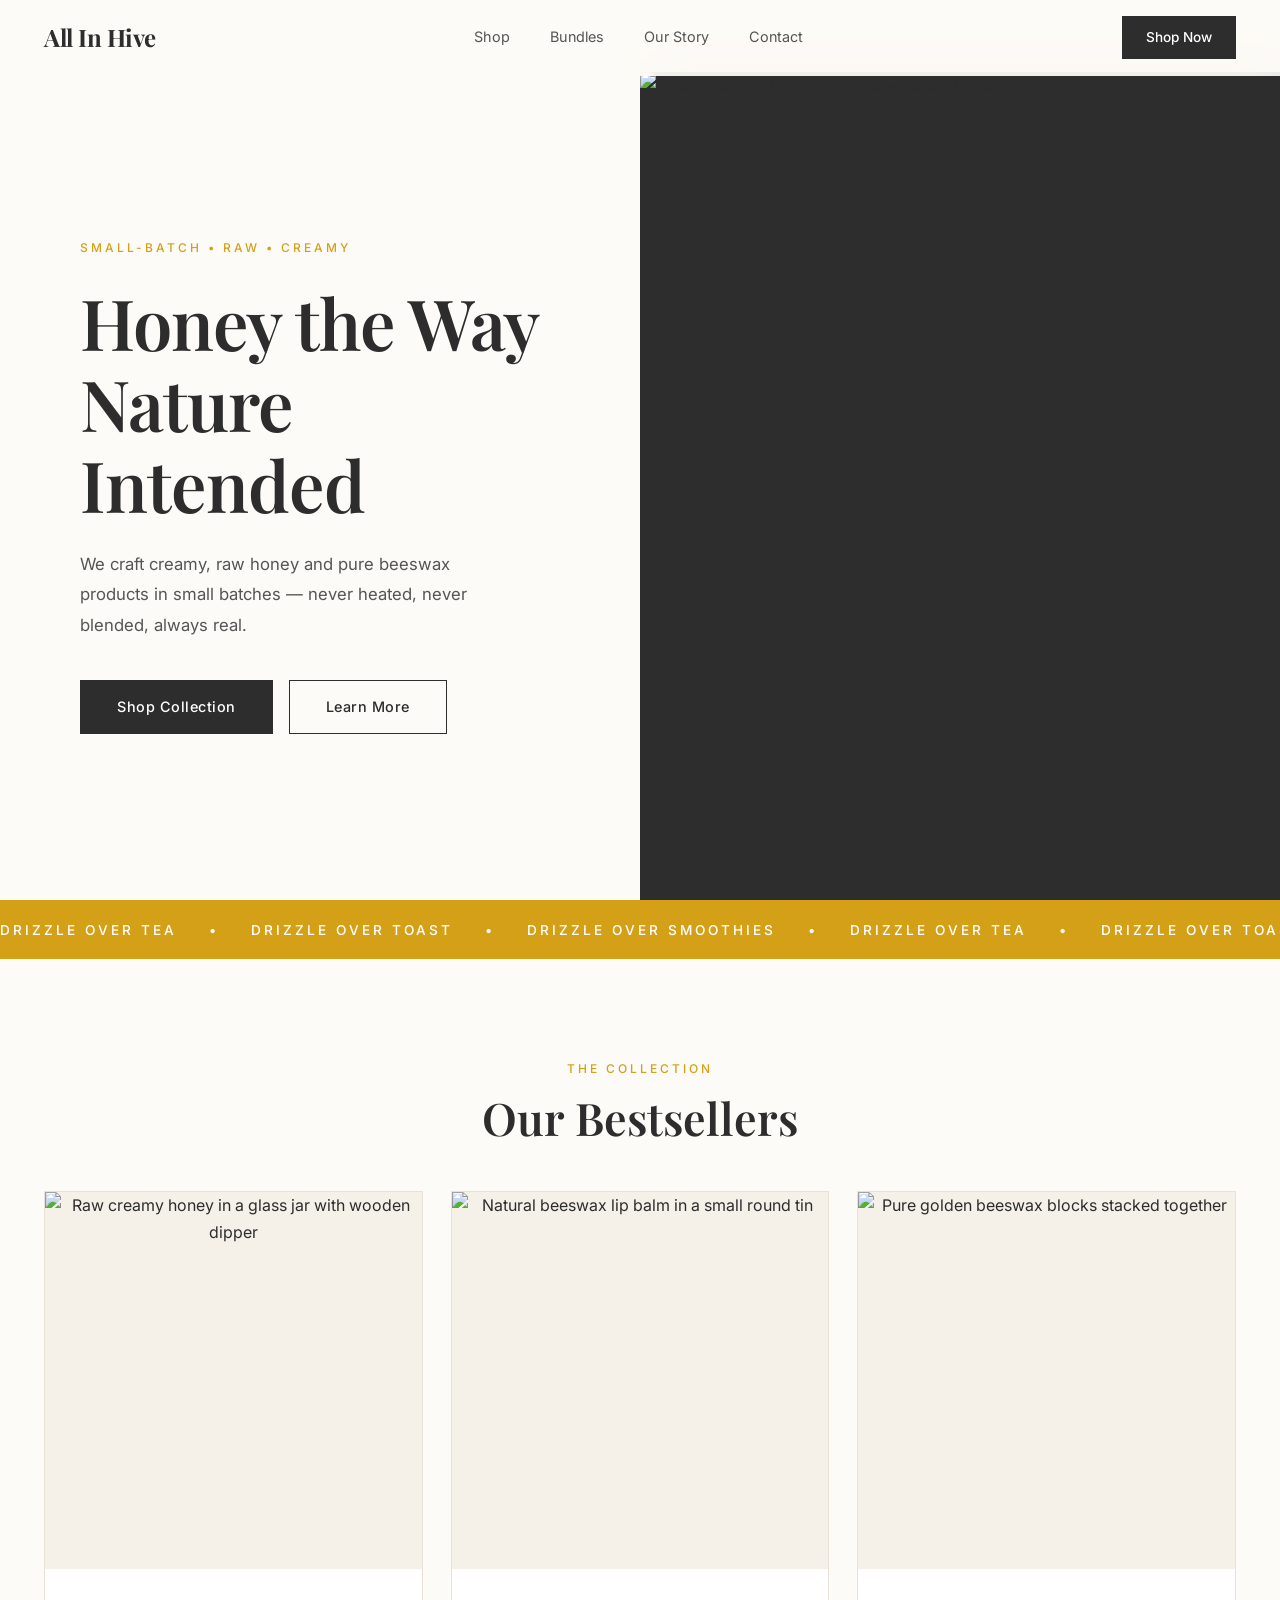
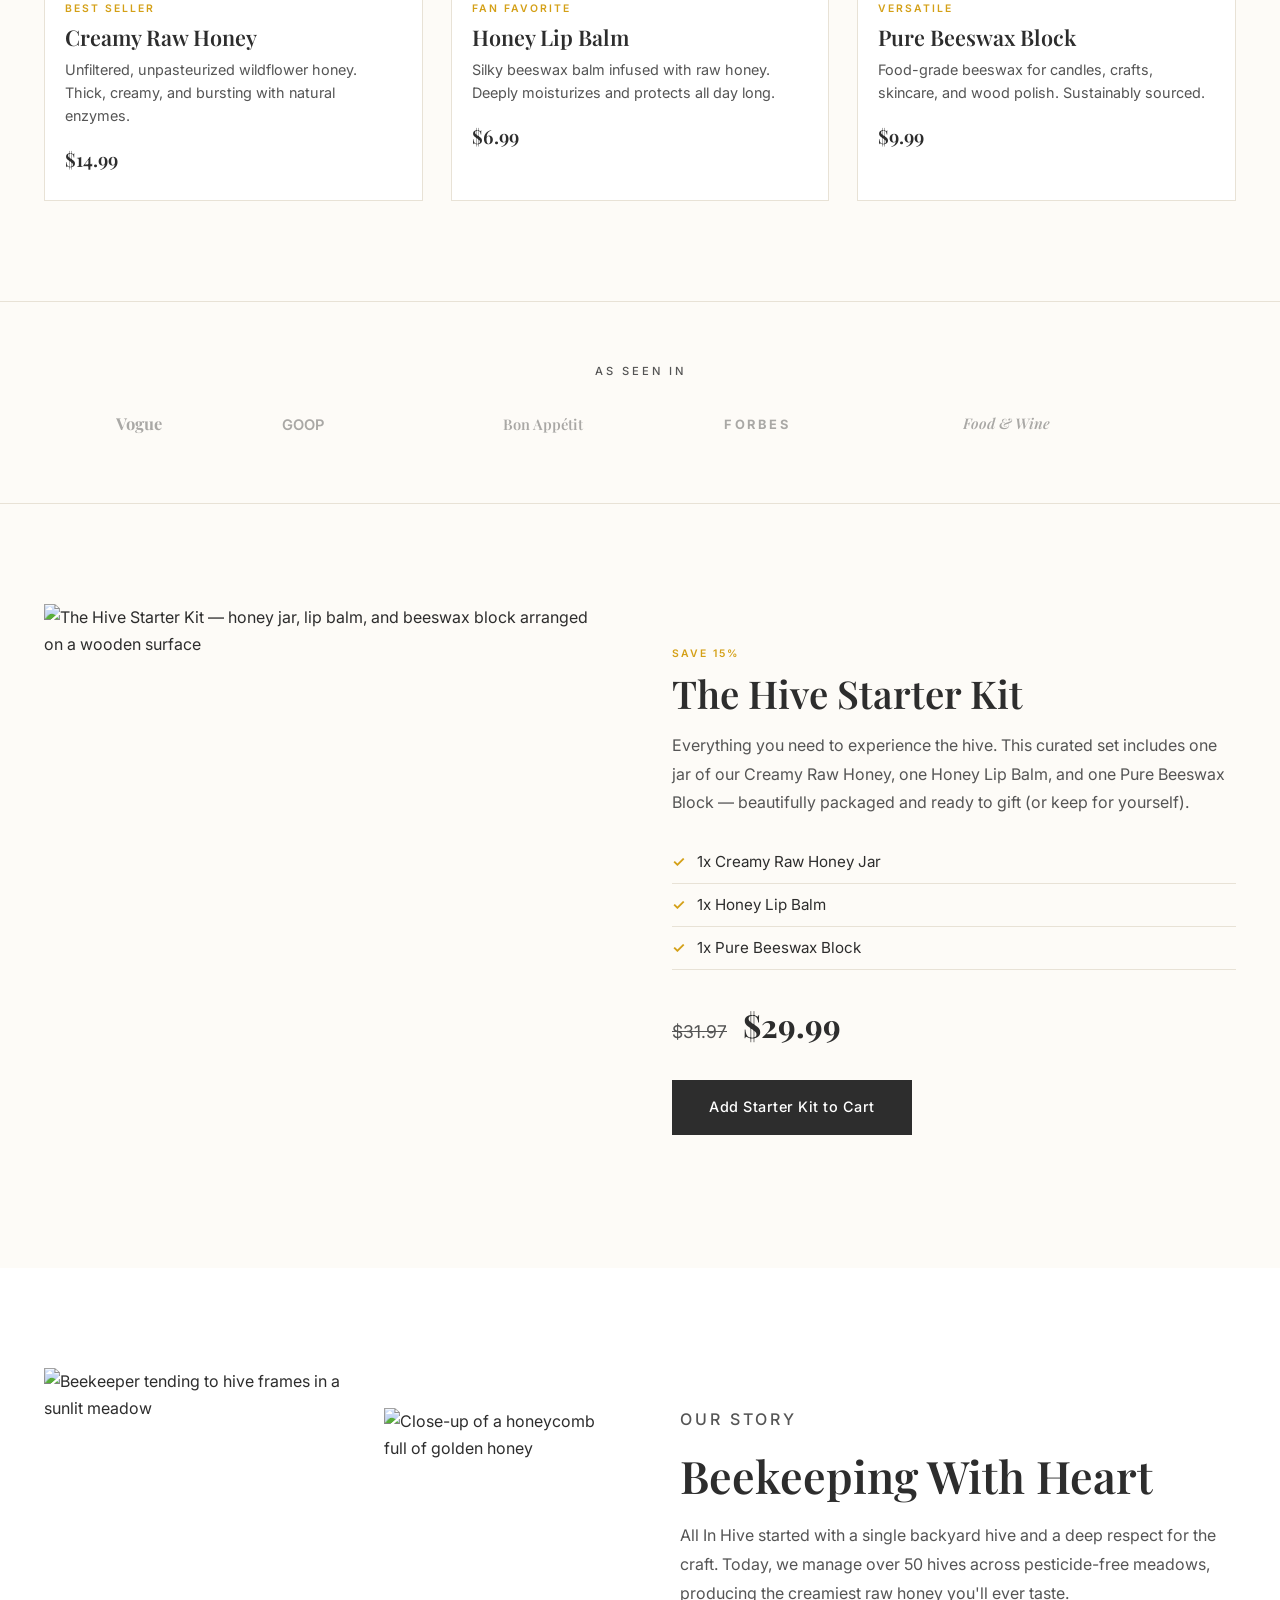
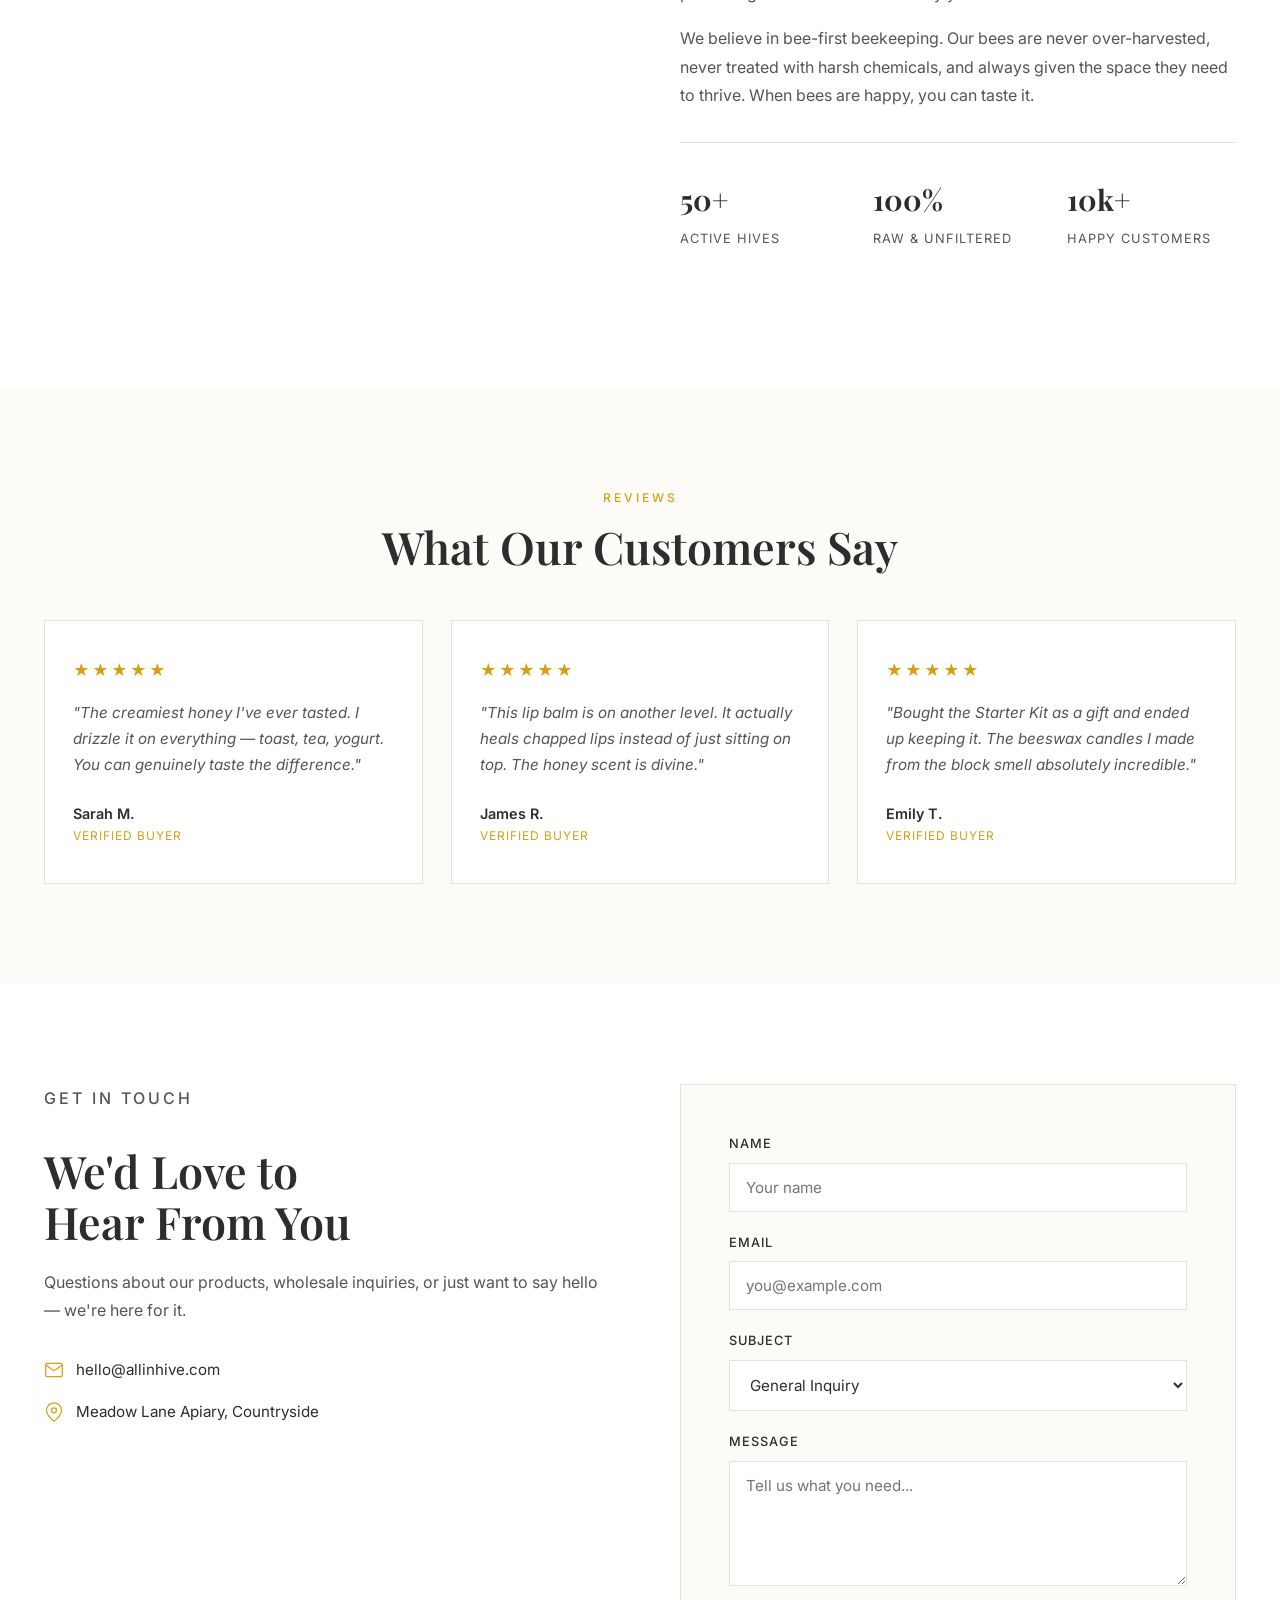
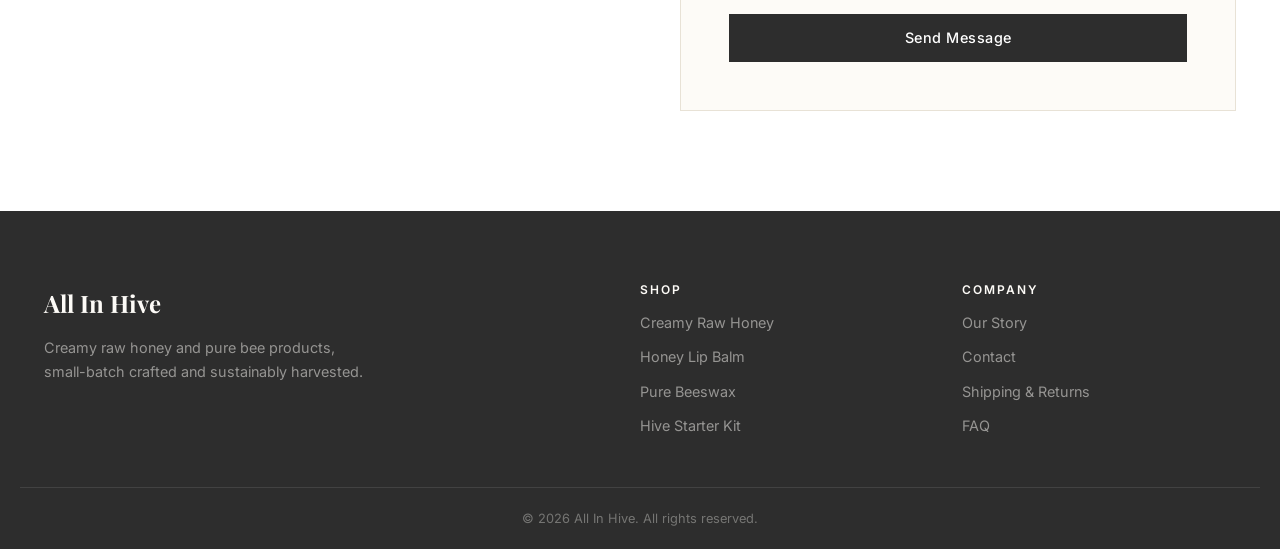
==== index.html @ 58218314 "Redesign site with Drizzle-inspired milk & honey aesthetic Major overhaul of All In Hive website: - " ====
<!DOCTYPE html>
<html lang="en">
<head>
  <meta charset="UTF-8">
  <meta name="viewport" content="width=device-width, initial-scale=1.0">
  <title>All In Hive — Creamy Raw Honey &amp; Bee Products</title>
  <meta name="description" content="All In Hive crafts creamy raw honey, nourishing lip balms, and pure beeswax — small-batch, sustainably harvested, and delivered to your door.">
  <link rel="preconnect" href="https://fonts.googleapis.com">
  <link rel="preconnect" href="https://fonts.gstatic.com" crossorigin>
  <link href="https://fonts.googleapis.com/css2?family=Playfair+Display:wght@400;500;600;700&family=Inter:wght@300;400;500;600&display=swap" rel="stylesheet">
  <link rel="stylesheet" href="styles.css">
</head>
<body>

  <!-- NAVBAR -->
  <nav class="navbar" id="navbar">
    <div class="container nav-container">
      <a href="#" class="nav-logo">All In Hive</a>
      <button class="nav-toggle" id="navToggle" aria-label="Toggle navigation menu">
        <span></span>
        <span></span>
        <span></span>
      </button>
      <ul class="nav-links" id="navLinks">
        <li><a href="#products">Shop</a></li>
        <li><a href="#bundle">Bundles</a></li>
        <li><a href="#about">Our Story</a></li>
        <li><a href="#contact">Contact</a></li>
      </ul>
      <a href="#products" class="nav-cta">Shop Now</a>
    </div>
  </nav>

  <!-- HERO — Split Screen -->
  <section class="hero" id="hero">
    <div class="hero-text">
      <p class="hero-tag">Small-Batch &bull; Raw &bull; Creamy</p>
      <h1>Honey the Way<br>Nature Intended</h1>
      <p class="hero-desc">We craft creamy, raw honey and pure beeswax products in small batches — never heated, never blended, always real.</p>
      <div class="hero-actions">
        <a href="#products" class="btn btn-primary">Shop Collection</a>
        <a href="#about" class="btn btn-ghost">Learn More</a>
      </div>
    </div>
    <div class="hero-media">
      <div class="hero-video-wrap">
        <iframe
          src="https://www.youtube.com/embed/85kTHwJ1Ju8?autoplay=1&mute=1&loop=1&playlist=85kTHwJ1Ju8&controls=0&showinfo=0&rel=0&modestbranding=1&playsinline=1&enablejsapi=1"
          title="Background video"
          frameborder="0"
          allow="autoplay; encrypted-media"
          allowfullscreen
        ></iframe>
      </div>
      <img
        src="https://images.unsplash.com/photo-1587049352846-4a222e784d38?w=1200&h=800&fit=crop&q=80"
        alt="Golden honey dripping from a wooden dipper"
        class="hero-fallback"
        loading="eager"
      >
    </div>
  </section>

  <!-- TICKER -->
  <div class="ticker" aria-hidden="true">
    <div class="ticker-track">
      <span>DRIZZLE OVER TEA</span>
      <span>&bull;</span>
      <span>DRIZZLE OVER TOAST</span>
      <span>&bull;</span>
      <span>DRIZZLE OVER SMOOTHIES</span>
      <span>&bull;</span>
      <span>DRIZZLE OVER TEA</span>
      <span>&bull;</span>
      <span>DRIZZLE OVER TOAST</span>
      <span>&bull;</span>
      <span>DRIZZLE OVER SMOOTHIES</span>
      <span>&bull;</span>
      <span>DRIZZLE OVER TEA</span>
      <span>&bull;</span>
      <span>DRIZZLE OVER TOAST</span>
      <span>&bull;</span>
      <span>DRIZZLE OVER SMOOTHIES</span>
      <span>&bull;</span>
      <span>DRIZZLE OVER TEA</span>
      <span>&bull;</span>
      <span>DRIZZLE OVER TOAST</span>
      <span>&bull;</span>
      <span>DRIZZLE OVER SMOOTHIES</span>
      <span>&bull;</span>
    </div>
  </div>

  <!-- PRODUCTS -->
  <section class="products" id="products">
    <div class="container">
      <p class="section-tag">The Collection</p>
      <h2 class="section-title">Our Bestsellers</h2>
      <div class="product-grid">

        <!-- Honey Jar -->
        <div class="product-card">
          <div class="product-image-wrap">
            <img
              src="https://images.unsplash.com/photo-1587049352846-4a222e784d38?w=600&h=600&fit=crop&q=80"
              alt="Raw creamy honey in a glass jar with wooden dipper"
              class="product-img product-img-main"
              loading="lazy"
            >
            <img
              src="https://images.unsplash.com/photo-1558642452-9d2a7deb7f62?w=600&h=600&fit=crop&q=80"
              alt="Honey drizzled on toast with fresh fruit"
              class="product-img product-img-hover"
              loading="lazy"
            >
            <button class="quick-add btn btn-primary">Quick Add</button>
          </div>
          <div class="product-info">
            <span class="product-label">Best Seller</span>
            <h3>Creamy Raw Honey</h3>
            <p class="product-desc">Unfiltered, unpasteurized wildflower honey. Thick, creamy, and bursting with natural enzymes.</p>
            <span class="product-price">$14.99</span>
          </div>
        </div>

        <!-- Lip Balm -->
        <div class="product-card">
          <div class="product-image-wrap">
            <img
              src="https://images.unsplash.com/photo-1599305090598-fe179d501227?w=600&h=600&fit=crop&q=80"
              alt="Natural beeswax lip balm in a small round tin"
              class="product-img product-img-main"
              loading="lazy"
            >
            <img
              src="https://images.unsplash.com/photo-1596462502278-27bfdc403348?w=600&h=600&fit=crop&q=80"
              alt="Woman applying natural lip balm"
              class="product-img product-img-hover"
              loading="lazy"
            >
            <button class="quick-add btn btn-primary">Quick Add</button>
          </div>
          <div class="product-info">
            <span class="product-label">Fan Favorite</span>
            <h3>Honey Lip Balm</h3>
            <p class="product-desc">Silky beeswax balm infused with raw honey. Deeply moisturizes and protects all day long.</p>
            <span class="product-price">$6.99</span>
          </div>
        </div>

        <!-- Beeswax -->
        <div class="product-card">
          <div class="product-image-wrap">
            <img
              src="https://images.unsplash.com/photo-1615485290382-441e4d049cb5?w=600&h=600&fit=crop&q=80"
              alt="Pure golden beeswax blocks stacked together"
              class="product-img product-img-main"
              loading="lazy"
            >
            <img
              src="https://images.unsplash.com/photo-1602928321679-560bb453f190?w=600&h=600&fit=crop&q=80"
              alt="Handmade beeswax candles on a wooden table"
              class="product-img product-img-hover"
              loading="lazy"
            >
            <button class="quick-add btn btn-primary">Quick Add</button>
          </div>
          <div class="product-info">
            <span class="product-label">Versatile</span>
            <h3>Pure Beeswax Block</h3>
            <p class="product-desc">Food-grade beeswax for candles, crafts, skincare, and wood polish. Sustainably sourced.</p>
            <span class="product-price">$9.99</span>
          </div>
        </div>

      </div>
    </div>
  </section>

  <!-- AS SEEN IN -->
  <section class="seen-in">
    <div class="container">
      <p class="seen-in-label">As Seen In</p>
      <div class="seen-in-logos">
        <div class="logo-item">
          <svg viewBox="0 0 120 24" fill="currentColor"><text x="0" y="18" font-family="'Playfair Display', serif" font-size="18" font-weight="700">Vogue</text></svg>
        </div>
        <div class="logo-item">
          <svg viewBox="0 0 180 24" fill="currentColor"><text x="0" y="18" font-family="'Inter', sans-serif" font-size="16" font-weight="600">GOOP</text></svg>
        </div>
        <div class="logo-item">
          <svg viewBox="0 0 180 24" fill="currentColor"><text x="0" y="18" font-family="'Playfair Display', serif" font-size="16" font-weight="600">Bon Appétit</text></svg>
        </div>
        <div class="logo-item">
          <svg viewBox="0 0 200 24" fill="currentColor"><text x="0" y="18" font-family="'Inter', sans-serif" font-size="14" font-weight="700" letter-spacing="3">FORBES</text></svg>
        </div>
        <div class="logo-item">
          <svg viewBox="0 0 220 24" fill="currentColor"><text x="0" y="18" font-family="'Playfair Display', serif" font-size="16" font-style="italic" font-weight="600">Food &amp; Wine</text></svg>
        </div>
      </div>
    </div>
  </section>

  <!-- BUNDLE -->
  <section class="bundle" id="bundle">
    <div class="container bundle-grid">
      <div class="bundle-image">
        <img
          src="https://images.unsplash.com/photo-1558642452-9d2a7deb7f62?w=800&h=800&fit=crop&q=80"
          alt="The Hive Starter Kit — honey jar, lip balm, and beeswax block arranged on a wooden surface"
          loading="lazy"
        >
      </div>
      <div class="bundle-text">
        <span class="product-label">Save 15%</span>
        <h2>The Hive Starter Kit</h2>
        <p>Everything you need to experience the hive. This curated set includes one jar of our Creamy Raw Honey, one Honey Lip Balm, and one Pure Beeswax Block — beautifully packaged and ready to gift (or keep for yourself).</p>
        <ul class="bundle-includes">
          <li>1x Creamy Raw Honey Jar</li>
          <li>1x Honey Lip Balm</li>
          <li>1x Pure Beeswax Block</li>
        </ul>
        <div class="bundle-pricing">
          <span class="bundle-old-price">$31.97</span>
          <span class="bundle-new-price">$29.99</span>
        </div>
        <a href="#contact" class="btn btn-primary">Add Starter Kit to Cart</a>
      </div>
    </div>
  </section>

  <!-- ABOUT -->
  <section class="about" id="about">
    <div class="container about-grid">
      <div class="about-images">
        <img
          src="https://images.unsplash.com/photo-1558642452-9d2a7deb7f62?w=600&h=750&fit=crop&q=80"
          alt="Beekeeper tending to hive frames in a sunlit meadow"
          class="about-img about-img-1"
          loading="lazy"
        >
        <img
          src="https://images.unsplash.com/photo-1587049352846-4a222e784d38?w=400&h=500&fit=crop&q=80"
          alt="Close-up of a honeycomb full of golden honey"
          class="about-img about-img-2"
          loading="lazy"
        >
      </div>
      <div class="about-text">
        <p class="section-tag">Our Story</p>
        <h2 class="section-title">Beekeeping With Heart</h2>
        <p>All In Hive started with a single backyard hive and a deep respect for the craft. Today, we manage over 50 hives across pesticide-free meadows, producing the creamiest raw honey you'll ever taste.</p>
        <p>We believe in bee-first beekeeping. Our bees are never over-harvested, never treated with harsh chemicals, and always given the space they need to thrive. When bees are happy, you can taste it.</p>
        <div class="about-stats">
          <div class="about-stat">
            <span class="about-stat-num">50+</span>
            <span class="about-stat-label">Active Hives</span>
          </div>
          <div class="about-stat">
            <span class="about-stat-num">100%</span>
            <span class="about-stat-label">Raw &amp; Unfiltered</span>
          </div>
          <div class="about-stat">
            <span class="about-stat-num">10k+</span>
            <span class="about-stat-label">Happy Customers</span>
          </div>
        </div>
      </div>
    </div>
  </section>

  <!-- TESTIMONIALS -->
  <section class="testimonials">
    <div class="container">
      <p class="section-tag">Reviews</p>
      <h2 class="section-title">What Our Customers Say</h2>
      <div class="testimonial-grid">
        <blockquote class="testimonial-card">
          <div class="testimonial-stars" aria-label="5 out of 5 stars">&#9733;&#9733;&#9733;&#9733;&#9733;</div>
          <p>"The creamiest honey I've ever tasted. I drizzle it on everything — toast, tea, yogurt. You can genuinely taste the difference."</p>
          <footer>
            <strong>Sarah M.</strong>
            <span>Verified Buyer</span>
          </footer>
        </blockquote>
        <blockquote class="testimonial-card">
          <div class="testimonial-stars" aria-label="5 out of 5 stars">&#9733;&#9733;&#9733;&#9733;&#9733;</div>
          <p>"This lip balm is on another level. It actually heals chapped lips instead of just sitting on top. The honey scent is divine."</p>
          <footer>
            <strong>James R.</strong>
            <span>Verified Buyer</span>
          </footer>
        </blockquote>
        <blockquote class="testimonial-card">
          <div class="testimonial-stars" aria-label="5 out of 5 stars">&#9733;&#9733;&#9733;&#9733;&#9733;</div>
          <p>"Bought the Starter Kit as a gift and ended up keeping it. The beeswax candles I made from the block smell absolutely incredible."</p>
          <footer>
            <strong>Emily T.</strong>
            <span>Verified Buyer</span>
          </footer>
        </blockquote>
      </div>
    </div>
  </section>

  <!-- CONTACT -->
  <section class="contact" id="contact">
    <div class="container contact-grid">
      <div class="contact-info">
        <p class="section-tag">Get In Touch</p>
        <h2 class="section-title">We'd Love to<br>Hear From You</h2>
        <p>Questions about our products, wholesale inquiries, or just want to say hello — we're here for it.</p>
        <div class="contact-details">
          <div class="contact-item">
            <svg viewBox="0 0 24 24" fill="none" stroke="currentColor" stroke-width="1.5" stroke-linecap="round" stroke-linejoin="round" class="contact-icon"><path d="M4 4h16c1.1 0 2 .9 2 2v12c0 1.1-.9 2-2 2H4c-1.1 0-2-.9-2-2V6c0-1.1.9-2 2-2z"/><polyline points="22,6 12,13 2,6"/></svg>
            <span>hello@allinhive.com</span>
          </div>
          <div class="contact-item">
            <svg viewBox="0 0 24 24" fill="none" stroke="currentColor" stroke-width="1.5" stroke-linecap="round" stroke-linejoin="round" class="contact-icon"><path d="M21 10c0 7-9 13-9 13s-9-6-9-13a9 9 0 0118 0z"/><circle cx="12" cy="10" r="3"/></svg>
            <span>Meadow Lane Apiary, Countryside</span>
          </div>
        </div>
      </div>
      <form class="contact-form" onsubmit="event.preventDefault(); document.querySelector('.form-success').style.display='flex'; this.reset();">
        <div class="form-group">
          <label for="name">Name</label>
          <input type="text" id="name" name="name" placeholder="Your name" required>
        </div>
        <div class="form-group">
          <label for="email">Email</label>
          <input type="email" id="email" name="email" placeholder="you@example.com" required>
        </div>
        <div class="form-group">
          <label for="subject">Subject</label>
          <select id="subject" name="subject">
            <option value="general">General Inquiry</option>
            <option value="order">Place an Order</option>
            <option value="wholesale">Wholesale / Bulk</option>
            <option value="other">Other</option>
          </select>
        </div>
        <div class="form-group">
          <label for="message">Message</label>
          <textarea id="message" name="message" rows="5" placeholder="Tell us what you need..." required></textarea>
        </div>
        <button type="submit" class="btn btn-primary btn-full">Send Message</button>
        <div class="form-success" style="display:none;">
          <svg viewBox="0 0 24 24" fill="none" stroke="currentColor" stroke-width="2" class="success-icon"><path d="M22 11.08V12a10 10 0 11-5.93-9.14"/><polyline points="22 4 12 14.01 9 11.01"/></svg>
          <span>Thank you! We'll be in touch soon.</span>
        </div>
      </form>
    </div>
  </section>

  <!-- FOOTER -->
  <footer class="site-footer">
    <div class="container footer-content">
      <div class="footer-brand">
        <a href="#" class="footer-logo">All In Hive</a>
        <p>Creamy raw honey and pure bee products, small-batch crafted and sustainably harvested.</p>
      </div>
      <div class="footer-links">
        <h4>Shop</h4>
        <a href="#products">Creamy Raw Honey</a>
        <a href="#products">Honey Lip Balm</a>
        <a href="#products">Pure Beeswax</a>
        <a href="#bundle">Hive Starter Kit</a>
      </div>
      <div class="footer-links">
        <h4>Company</h4>
        <a href="#about">Our Story</a>
        <a href="#contact">Contact</a>
        <a href="#">Shipping &amp; Returns</a>
        <a href="#">FAQ</a>
      </div>
    </div>
    <div class="container footer-bottom">
      <p>&copy; 2026 All In Hive. All rights reserved.</p>
    </div>
  </footer>

  <script>
    // Mobile nav toggle
    const navToggle = document.getElementById('navToggle');
    const navLinks = document.getElementById('navLinks');
    navToggle.addEventListener('click', () => {
      navLinks.classList.toggle('active');
      navToggle.classList.toggle('active');
    });

    navLinks.querySelectorAll('a').forEach(link => {
      link.addEventListener('click', () => {
        navLinks.classList.remove('active');
        navToggle.classList.remove('active');
      });
    });

    // Navbar scroll
    const navbar = document.getElementById('navbar');
    window.addEventListener('scroll', () => {
      navbar.classList.toggle('scrolled', window.scrollY > 50);
    });

    // Smooth scroll
    document.querySelectorAll('a[href^="#"]').forEach(anchor => {
      anchor.addEventListener('click', function (e) {
        e.preventDefault();
        const target = document.querySelector(this.getAttribute('href'));
        if (target) target.scrollIntoView({ behavior: 'smooth', block: 'start' });
      });
    });

    // Scroll reveal
    const observer = new IntersectionObserver((entries) => {
      entries.forEach(entry => {
        if (entry.isIntersecting) entry.target.classList.add('visible');
      });
    }, { threshold: 0.1 });

    document.querySelectorAll('.product-card, .testimonial-card, .about-text, .about-images, .contact-info, .contact-form, .bundle-image, .bundle-text').forEach(el => {
      el.classList.add('fade-in');
      observer.observe(el);
    });
  </script>

</body>
</html>
---- styles.css ----
/* ========================================
   ALL IN HIVE — Drizzle-Inspired Design
   Palette: Milk & Honey
   Typography: Playfair Display + Inter
   ======================================== */

:root {
  --cream: #FDFBF7;
  --cream-dark: #F5F0E8;
  --gold: #D4A017;
  --gold-dark: #B8860B;
  --gold-light: #E8C547;
  --charcoal: #2D2D2D;
  --charcoal-light: #555555;
  --white: #FFFFFF;
  --border: #E8E2D6;

  --font-heading: 'Playfair Display', Georgia, serif;
  --font-body: 'Inter', -apple-system, sans-serif;

  --shadow-sm: 0 1px 4px rgba(0, 0, 0, 0.04);
  --shadow-md: 0 4px 20px rgba(0, 0, 0, 0.06);
  --shadow-lg: 0 12px 40px rgba(0, 0, 0, 0.08);
  --shadow-card: 0 2px 12px rgba(0, 0, 0, 0.04);
  --shadow-card-hover: 0 8px 32px rgba(0, 0, 0, 0.1);
}

/* ========================================
   RESET & BASE
   ======================================== */

*, *::before, *::after {
  box-sizing: border-box;
  margin: 0;
  padding: 0;
}

html {
  scroll-behavior: smooth;
  scroll-padding-top: 80px;
}

body {
  font-family: var(--font-body);
  font-size: 16px;
  line-height: 1.7;
  color: var(--charcoal);
  background-color: var(--cream);
  -webkit-font-smoothing: antialiased;
  -moz-osx-font-smoothing: grayscale;
}

img {
  max-width: 100%;
  height: auto;
  display: block;
}

a {
  color: var(--charcoal);
  text-decoration: none;
  transition: color 0.2s ease;
}

h1, h2, h3, h4 {
  font-family: var(--font-heading);
  font-weight: 600;
  line-height: 1.15;
  color: var(--charcoal);
}

h1 { font-size: clamp(2.8rem, 5.5vw, 4.5rem); }
h2 { font-size: clamp(2rem, 3.5vw, 3rem); }
h3 { font-size: clamp(1.1rem, 1.8vw, 1.35rem); }

.container {
  width: 100%;
  max-width: 1240px;
  margin: 0 auto;
  padding: 0 24px;
}

/* ========================================
   SECTION UTILITIES
   ======================================== */

.section-tag {
  font-family: var(--font-body);
  font-weight: 500;
  font-size: 0.75rem;
  text-transform: uppercase;
  letter-spacing: 3px;
  color: var(--gold);
  margin-bottom: 12px;
}

.section-title {
  margin-bottom: 20px;
}

/* ========================================
   BUTTONS
   ======================================== */

.btn {
  display: inline-flex;
  align-items: center;
  justify-content: center;
  font-family: var(--font-body);
  font-weight: 500;
  font-size: 0.9rem;
  letter-spacing: 0.5px;
  padding: 14px 36px;
  border-radius: 0;
  border: 1.5px solid transparent;
  cursor: pointer;
  transition: all 0.25s ease;
  min-height: 48px;
}

.btn:focus-visible {
  outline: 2px solid var(--gold);
  outline-offset: 2px;
}

.btn-primary {
  background: var(--charcoal);
  color: var(--white);
  border-color: var(--charcoal);
}

.btn-primary:hover {
  background: var(--gold);
  border-color: var(--gold);
  color: var(--white);
}

.btn-ghost {
  background: transparent;
  color: var(--charcoal);
  border-color: var(--charcoal);
}

.btn-ghost:hover {
  background: var(--charcoal);
  color: var(--white);
}

.btn-full {
  width: 100%;
}

/* ========================================
   NAVBAR
   ======================================== */

.navbar {
  position: fixed;
  top: 0;
  left: 0;
  right: 0;
  z-index: 50;
  background: rgba(253, 251, 247, 0.9);
  backdrop-filter: blur(20px);
  -webkit-backdrop-filter: blur(20px);
  border-bottom: 1px solid transparent;
  transition: all 0.3s ease;
}

.navbar.scrolled {
  border-bottom-color: var(--border);
  box-shadow: var(--shadow-sm);
}

.nav-container {
  display: flex;
  align-items: center;
  justify-content: space-between;
  padding: 16px 24px;
}

.nav-logo {
  font-family: var(--font-heading);
  font-size: 1.5rem;
  font-weight: 700;
  color: var(--charcoal);
  letter-spacing: -0.5px;
}

.nav-logo:hover {
  color: var(--charcoal);
}

.nav-links {
  display: flex;
  list-style: none;
  gap: 4px;
}

.nav-links a {
  display: block;
  padding: 8px 18px;
  font-weight: 400;
  font-size: 0.9rem;
  color: var(--charcoal-light);
  transition: color 0.2s ease;
}

.nav-links a:hover {
  color: var(--charcoal);
}

.nav-cta {
  font-family: var(--font-body);
  font-size: 0.85rem;
  font-weight: 500;
  padding: 10px 24px;
  background: var(--charcoal);
  color: var(--white);
  transition: background 0.2s ease;
}

.nav-cta:hover {
  background: var(--gold);
  color: var(--white);
}

.nav-toggle {
  display: none;
  flex-direction: column;
  gap: 5px;
  background: none;
  border: none;
  cursor: pointer;
  padding: 8px;
  min-width: 44px;
  min-height: 44px;
  align-items: center;
  justify-content: center;
}

.nav-toggle span {
  display: block;
  width: 22px;
  height: 1.5px;
  background: var(--charcoal);
  transition: all 0.3s ease;
}

.nav-toggle.active span:nth-child(1) {
  transform: rotate(45deg) translate(5px, 5px);
}
.nav-toggle.active span:nth-child(2) {
  opacity: 0;
}
.nav-toggle.active span:nth-child(3) {
  transform: rotate(-45deg) translate(5px, -5px);
}

/* ========================================
   HERO — Split Screen
   ======================================== */

.hero {
  display: grid;
  grid-template-columns: 1fr 1fr;
  min-height: 100vh;
  padding-top: 72px;
}

.hero-text {
  display: flex;
  flex-direction: column;
  justify-content: center;
  padding: 80px 60px 80px 80px;
  background: var(--cream);
}

.hero-tag {
  font-size: 0.75rem;
  font-weight: 500;
  text-transform: uppercase;
  letter-spacing: 3px;
  color: var(--gold);
  margin-bottom: 24px;
}

.hero h1 {
  margin-bottom: 24px;
  letter-spacing: -1px;
}

.hero-desc {
  font-size: 1.05rem;
  line-height: 1.8;
  color: var(--charcoal-light);
  max-width: 440px;
  margin-bottom: 40px;
}

.hero-actions {
  display: flex;
  gap: 16px;
  flex-wrap: wrap;
}

.hero-media {
  position: relative;
  overflow: hidden;
  background: var(--charcoal);
}

.hero-video-wrap {
  position: absolute;
  inset: 0;
  z-index: 1;
}

.hero-video-wrap iframe {
  position: absolute;
  top: 50%;
  left: 50%;
  width: 200%;
  height: 200%;
  transform: translate(-50%, -50%);
  border: 0;
  pointer-events: none;
}

.hero-fallback {
  position: absolute;
  inset: 0;
  width: 100%;
  height: 100%;
  object-fit: cover;
  z-index: 0;
}

/* ========================================
   TICKER
   ======================================== */

.ticker {
  background: var(--gold);
  color: var(--white);
  padding: 16px 0;
  overflow: hidden;
  white-space: nowrap;
}

.ticker-track {
  display: inline-flex;
  gap: 32px;
  animation: ticker-scroll 20s linear infinite;
  font-family: var(--font-body);
  font-weight: 500;
  font-size: 0.85rem;
  letter-spacing: 3px;
  text-transform: uppercase;
}

.ticker-track span {
  flex-shrink: 0;
}

@keyframes ticker-scroll {
  0% { transform: translateX(0); }
  100% { transform: translateX(-50%); }
}

/* ========================================
   PRODUCTS
   ======================================== */

.products {
  padding: 100px 0;
  text-align: center;
}

.product-grid {
  display: grid;
  grid-template-columns: repeat(3, 1fr);
  gap: 28px;
  margin-top: 48px;
}

.product-card {
  background: var(--white);
  border: 1px solid var(--border);
  overflow: hidden;
  transition: box-shadow 0.35s ease;
  cursor: pointer;
}

.product-card:hover {
  box-shadow: var(--shadow-card-hover);
}

.product-image-wrap {
  position: relative;
  aspect-ratio: 1 / 1;
  overflow: hidden;
  background: var(--cream-dark);
}

.product-img {
  position: absolute;
  inset: 0;
  width: 100%;
  height: 100%;
  object-fit: cover;
  transition: opacity 0.5s ease;
}

.product-img-hover {
  opacity: 0;
}

.product-card:hover .product-img-main {
  opacity: 0;
}

.product-card:hover .product-img-hover {
  opacity: 1;
}

.quick-add {
  position: absolute;
  bottom: 16px;
  left: 16px;
  right: 16px;
  z-index: 2;
  opacity: 0;
  transform: translateY(8px);
  transition: opacity 0.3s ease, transform 0.3s ease;
  font-size: 0.8rem;
  padding: 12px 24px;
}

.product-card:hover .quick-add {
  opacity: 1;
  transform: translateY(0);
}

.product-info {
  padding: 24px 20px;
  text-align: left;
}

.product-label {
  display: inline-block;
  font-size: 0.65rem;
  font-weight: 600;
  text-transform: uppercase;
  letter-spacing: 2px;
  color: var(--gold);
  margin-bottom: 8px;
}

.product-info h3 {
  margin-bottom: 8px;
}

.product-desc {
  font-size: 0.9rem;
  color: var(--charcoal-light);
  line-height: 1.6;
  margin-bottom: 16px;
}

.product-price {
  font-family: var(--font-heading);
  font-size: 1.2rem;
  font-weight: 600;
  color: var(--charcoal);
}

/* ========================================
   AS SEEN IN
   ======================================== */

.seen-in {
  padding: 60px 0;
  border-top: 1px solid var(--border);
  border-bottom: 1px solid var(--border);
  text-align: center;
}

.seen-in-label {
  font-size: 0.7rem;
  font-weight: 500;
  text-transform: uppercase;
  letter-spacing: 3px;
  color: var(--charcoal-light);
  margin-bottom: 32px;
}

.seen-in-logos {
  display: flex;
  align-items: center;
  justify-content: center;
  gap: 56px;
  flex-wrap: wrap;
  opacity: 0.4;
}

.logo-item svg {
  height: 22px;
  width: auto;
  color: var(--charcoal);
}

/* ========================================
   BUNDLE
   ======================================== */

.bundle {
  padding: 100px 0;
}

.bundle-grid {
  display: grid;
  grid-template-columns: 1fr 1fr;
  gap: 64px;
  align-items: center;
}

.bundle-image {
  overflow: hidden;
}

.bundle-image img {
  width: 100%;
  height: 100%;
  object-fit: cover;
  aspect-ratio: 1 / 1;
}

.bundle-text h2 {
  font-size: clamp(2rem, 3vw, 2.8rem);
  margin-bottom: 16px;
}

.bundle-text p {
  color: var(--charcoal-light);
  line-height: 1.8;
  margin-bottom: 24px;
}

.bundle-includes {
  list-style: none;
  margin-bottom: 28px;
}

.bundle-includes li {
  padding: 8px 0;
  border-bottom: 1px solid var(--border);
  font-size: 0.95rem;
  color: var(--charcoal);
}

.bundle-includes li::before {
  content: '\2713';
  margin-right: 12px;
  color: var(--gold);
  font-weight: 600;
}

.bundle-pricing {
  display: flex;
  align-items: baseline;
  gap: 16px;
  margin-bottom: 28px;
}

.bundle-old-price {
  font-size: 1.1rem;
  color: var(--charcoal-light);
  text-decoration: line-through;
}

.bundle-new-price {
  font-family: var(--font-heading);
  font-size: 2rem;
  font-weight: 700;
  color: var(--charcoal);
}

/* ========================================
   ABOUT
   ======================================== */

.about {
  padding: 100px 0;
  background: var(--white);
}

.about-grid {
  display: grid;
  grid-template-columns: 1fr 1fr;
  gap: 80px;
  align-items: center;
}

.about-images {
  display: grid;
  grid-template-columns: 3fr 2fr;
  gap: 16px;
}

.about-img {
  width: 100%;
  object-fit: cover;
}

.about-img-1 {
  height: 480px;
}

.about-img-2 {
  height: 480px;
  margin-top: 40px;
}

.about-text p {
  color: var(--charcoal-light);
  margin-bottom: 16px;
  font-size: 1rem;
  line-height: 1.8;
}

.about-stats {
  display: grid;
  grid-template-columns: repeat(3, 1fr);
  gap: 24px;
  margin-top: 32px;
  padding-top: 32px;
  border-top: 1px solid var(--border);
}

.about-stat-num {
  display: block;
  font-family: var(--font-heading);
  font-size: 1.8rem;
  font-weight: 700;
  color: var(--charcoal);
}

.about-stat-label {
  font-size: 0.8rem;
  color: var(--charcoal-light);
  text-transform: uppercase;
  letter-spacing: 1px;
}

/* ========================================
   TESTIMONIALS
   ======================================== */

.testimonials {
  padding: 100px 0;
  text-align: center;
}

.testimonial-grid {
  display: grid;
  grid-template-columns: repeat(3, 1fr);
  gap: 28px;
  margin-top: 48px;
}

.testimonial-card {
  background: var(--white);
  border: 1px solid var(--border);
  padding: 36px 28px;
  text-align: left;
  transition: box-shadow 0.3s ease;
}

.testimonial-card:hover {
  box-shadow: var(--shadow-md);
}

.testimonial-stars {
  color: var(--gold);
  font-size: 1rem;
  letter-spacing: 2px;
  margin-bottom: 16px;
}

.testimonial-card p {
  font-size: 0.95rem;
  color: var(--charcoal-light);
  line-height: 1.7;
  margin-bottom: 24px;
  font-style: italic;
}

.testimonial-card footer {
  display: flex;
  flex-direction: column;
}

.testimonial-card footer strong {
  font-weight: 600;
  color: var(--charcoal);
  font-size: 0.9rem;
}

.testimonial-card footer span {
  font-size: 0.75rem;
  color: var(--gold);
  text-transform: uppercase;
  letter-spacing: 1px;
}

/* ========================================
   CONTACT
   ======================================== */

.contact {
  padding: 100px 0;
  background: var(--white);
}

.contact-grid {
  display: grid;
  grid-template-columns: 1fr 1fr;
  gap: 80px;
  align-items: start;
}

.contact-info p {
  color: var(--charcoal-light);
  margin-bottom: 32px;
  font-size: 1rem;
  line-height: 1.8;
}

.contact-details {
  display: flex;
  flex-direction: column;
  gap: 16px;
}

.contact-item {
  display: flex;
  align-items: center;
  gap: 12px;
  font-size: 0.95rem;
}

.contact-icon {
  width: 20px;
  height: 20px;
  flex-shrink: 0;
  color: var(--gold);
}

.contact-form {
  background: var(--cream);
  border: 1px solid var(--border);
  padding: 48px;
}

.form-group {
  margin-bottom: 20px;
}

.form-group label {
  display: block;
  font-weight: 500;
  font-size: 0.8rem;
  text-transform: uppercase;
  letter-spacing: 1px;
  color: var(--charcoal);
  margin-bottom: 8px;
}

.form-group input,
.form-group select,
.form-group textarea {
  width: 100%;
  padding: 14px 16px;
  font-family: var(--font-body);
  font-size: 0.95rem;
  color: var(--charcoal);
  background: var(--white);
  border: 1px solid var(--border);
  border-radius: 0;
  transition: border-color 0.2s ease;
}

.form-group input:focus,
.form-group select:focus,
.form-group textarea:focus {
  outline: none;
  border-color: var(--gold);
}

.form-group textarea {
  resize: vertical;
  min-height: 120px;
}

.form-success {
  display: flex;
  align-items: center;
  gap: 10px;
  margin-top: 16px;
  padding: 14px 16px;
  background: var(--white);
  border: 1px solid var(--border);
  color: var(--charcoal);
  font-weight: 500;
  font-size: 0.9rem;
}

.success-icon {
  width: 20px;
  height: 20px;
  flex-shrink: 0;
  color: var(--gold);
}

/* ========================================
   FOOTER
   ======================================== */

.site-footer {
  background: var(--charcoal);
  color: var(--cream);
  padding: 72px 0 0;
}

.footer-content {
  display: grid;
  grid-template-columns: 2fr 1fr 1fr;
  gap: 48px;
  padding-bottom: 48px;
}

.footer-logo {
  font-family: var(--font-heading);
  font-size: 1.5rem;
  font-weight: 700;
  color: var(--cream);
  display: block;
  margin-bottom: 12px;
}

.footer-logo:hover {
  color: var(--gold-light);
}

.footer-brand p {
  color: rgba(253, 251, 247, 0.5);
  font-size: 0.9rem;
  max-width: 320px;
  line-height: 1.7;
}

.footer-links {
  display: flex;
  flex-direction: column;
  gap: 10px;
}

.footer-links h4 {
  color: var(--cream);
  font-family: var(--font-body);
  font-size: 0.75rem;
  font-weight: 600;
  text-transform: uppercase;
  letter-spacing: 2px;
  margin-bottom: 4px;
}

.footer-links a {
  color: rgba(253, 251, 247, 0.5);
  font-size: 0.9rem;
  transition: color 0.2s ease;
}

.footer-links a:hover {
  color: var(--cream);
}

.footer-bottom {
  border-top: 1px solid rgba(253, 251, 247, 0.1);
  padding: 20px 0;
}

.footer-bottom p {
  font-size: 0.8rem;
  color: rgba(253, 251, 247, 0.35);
  text-align: center;
}

/* ========================================
   SCROLL ANIMATIONS
   ======================================== */

.fade-in {
  opacity: 0;
  transform: translateY(20px);
  transition: opacity 0.7s ease, transform 0.7s ease;
}

.fade-in.visible {
  opacity: 1;
  transform: translateY(0);
}

@media (prefers-reduced-motion: reduce) {
  .fade-in {
    opacity: 1;
    transform: none;
    transition: none;
  }
  html { scroll-behavior: auto; }
  .ticker-track { animation: none; }
  .product-card:hover .quick-add { opacity: 1; transform: none; }
}

/* ========================================
   RESPONSIVE — TABLET
   ======================================== */

@media (max-width: 1024px) {
  .hero {
    grid-template-columns: 1fr;
    min-height: auto;
  }

  .hero-text {
    padding: 60px 40px;
    order: 1;
  }

  .hero-media {
    height: 50vh;
    order: 0;
  }

  .product-grid,
  .testimonial-grid {
    grid-template-columns: repeat(2, 1fr);
  }

  .about-grid,
  .bundle-grid,
  .contact-grid {
    grid-template-columns: 1fr;
    gap: 48px;
  }

  .footer-content {
    grid-template-columns: 1fr 1fr;
  }
}

/* ========================================
   RESPONSIVE — MOBILE
   ======================================== */

@media (max-width: 768px) {
  .nav-toggle {
    display: flex;
  }

  .nav-links {
    display: none;
    position: absolute;
    top: 100%;
    left: 0;
    right: 0;
    background: var(--cream);
    border-bottom: 1px solid var(--border);
    padding: 16px 24px;
    flex-direction: column;
    gap: 4px;
    box-shadow: var(--shadow-md);
  }

  .nav-links.active {
    display: flex;
  }

  .nav-cta {
    display: none;
  }

  .hero-text {
    padding: 48px 24px;
  }

  .hero-media {
    height: 40vh;
  }

  .product-grid,
  .testimonial-grid {
    grid-template-columns: 1fr;
    max-width: 480px;
    margin-left: auto;
    margin-right: auto;
  }

  .about-images {
    grid-template-columns: 1fr;
  }

  .about-img-1, .about-img-2 {
    height: 280px;
  }

  .about-img-2 {
    margin-top: 0;
  }

  .about-stats {
    grid-template-columns: repeat(3, 1fr);
    gap: 16px;
  }

  .contact-form {
    padding: 28px;
  }

  .footer-content {
    grid-template-columns: 1fr;
    gap: 32px;
  }

  .seen-in-logos {
    gap: 32px;
  }

  .products, .about, .bundle, .testimonials, .contact {
    padding: 64px 0;
  }
}

@media (max-width: 480px) {
  .hero-actions {
    flex-direction: column;
  }

  .hero-actions .btn {
    width: 100%;
    text-align: center;
  }

  .bundle-pricing {
    flex-direction: column;
    gap: 4px;
  }
}
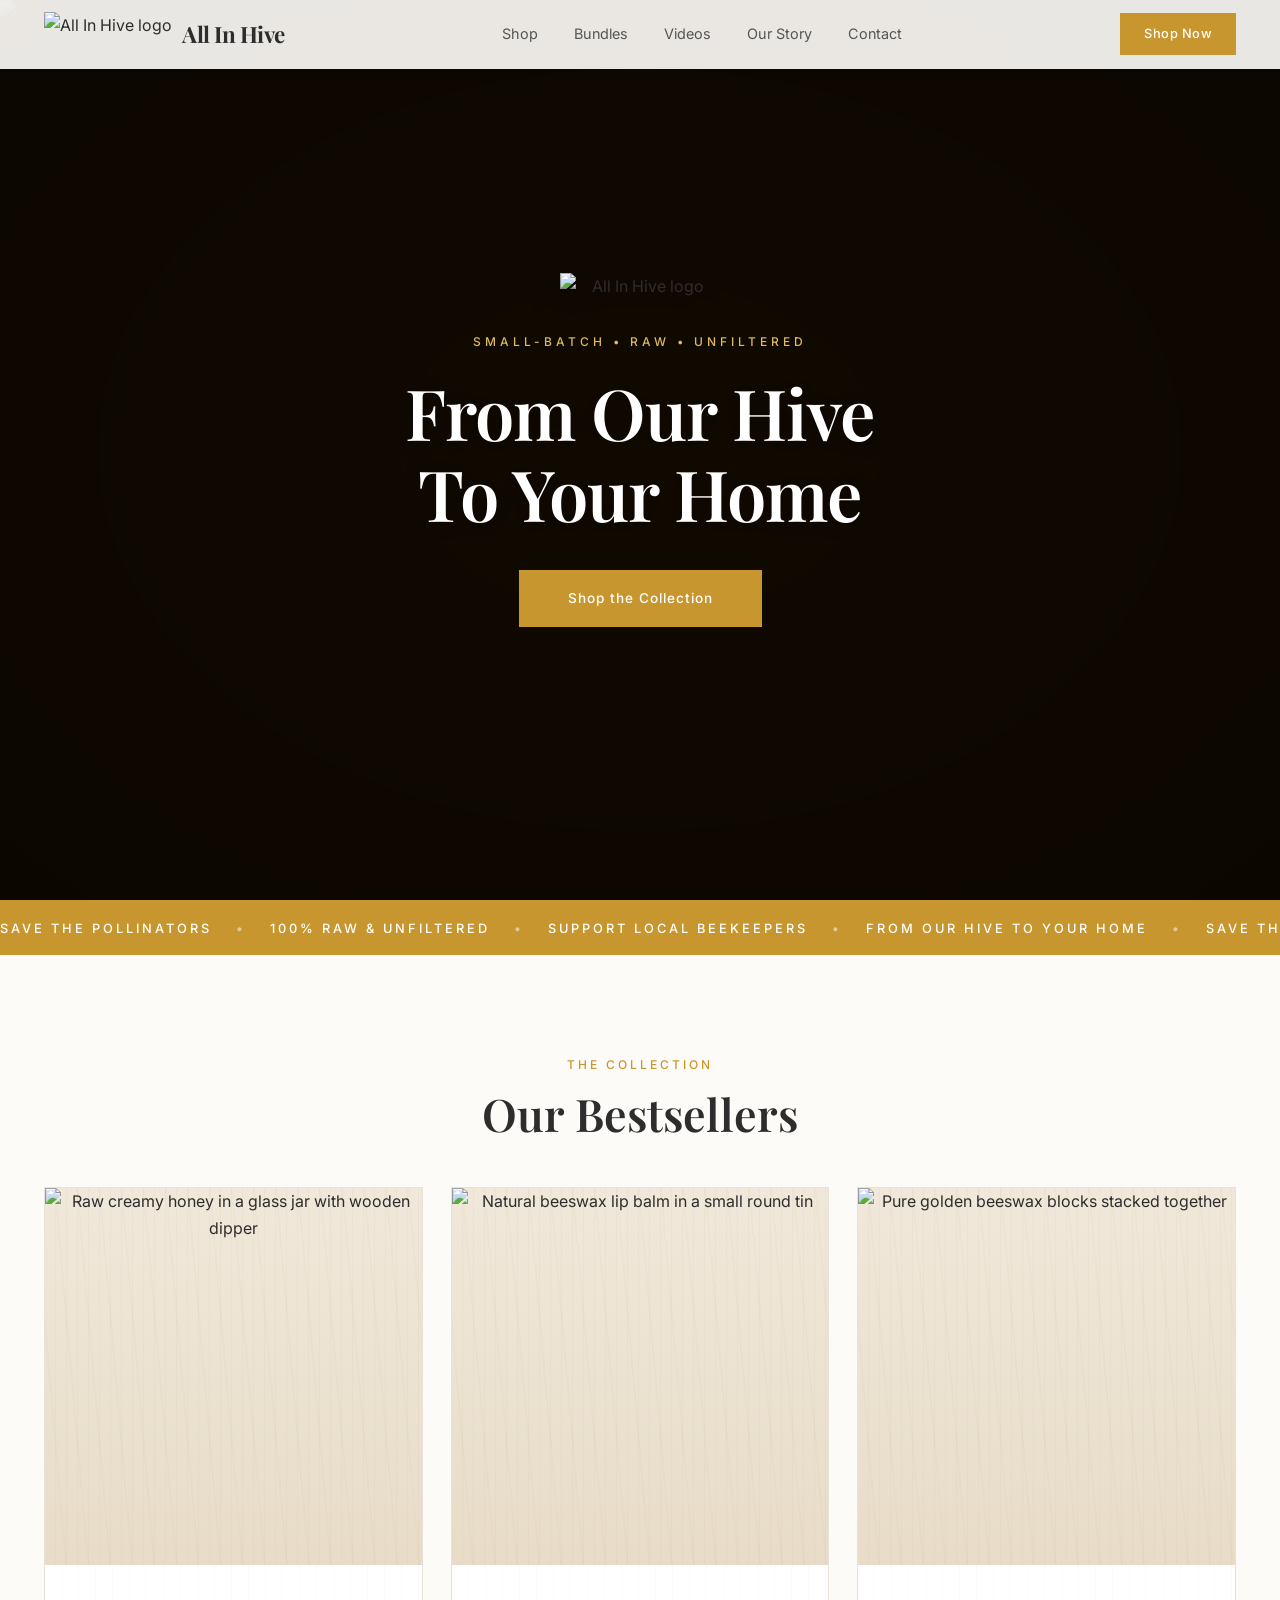
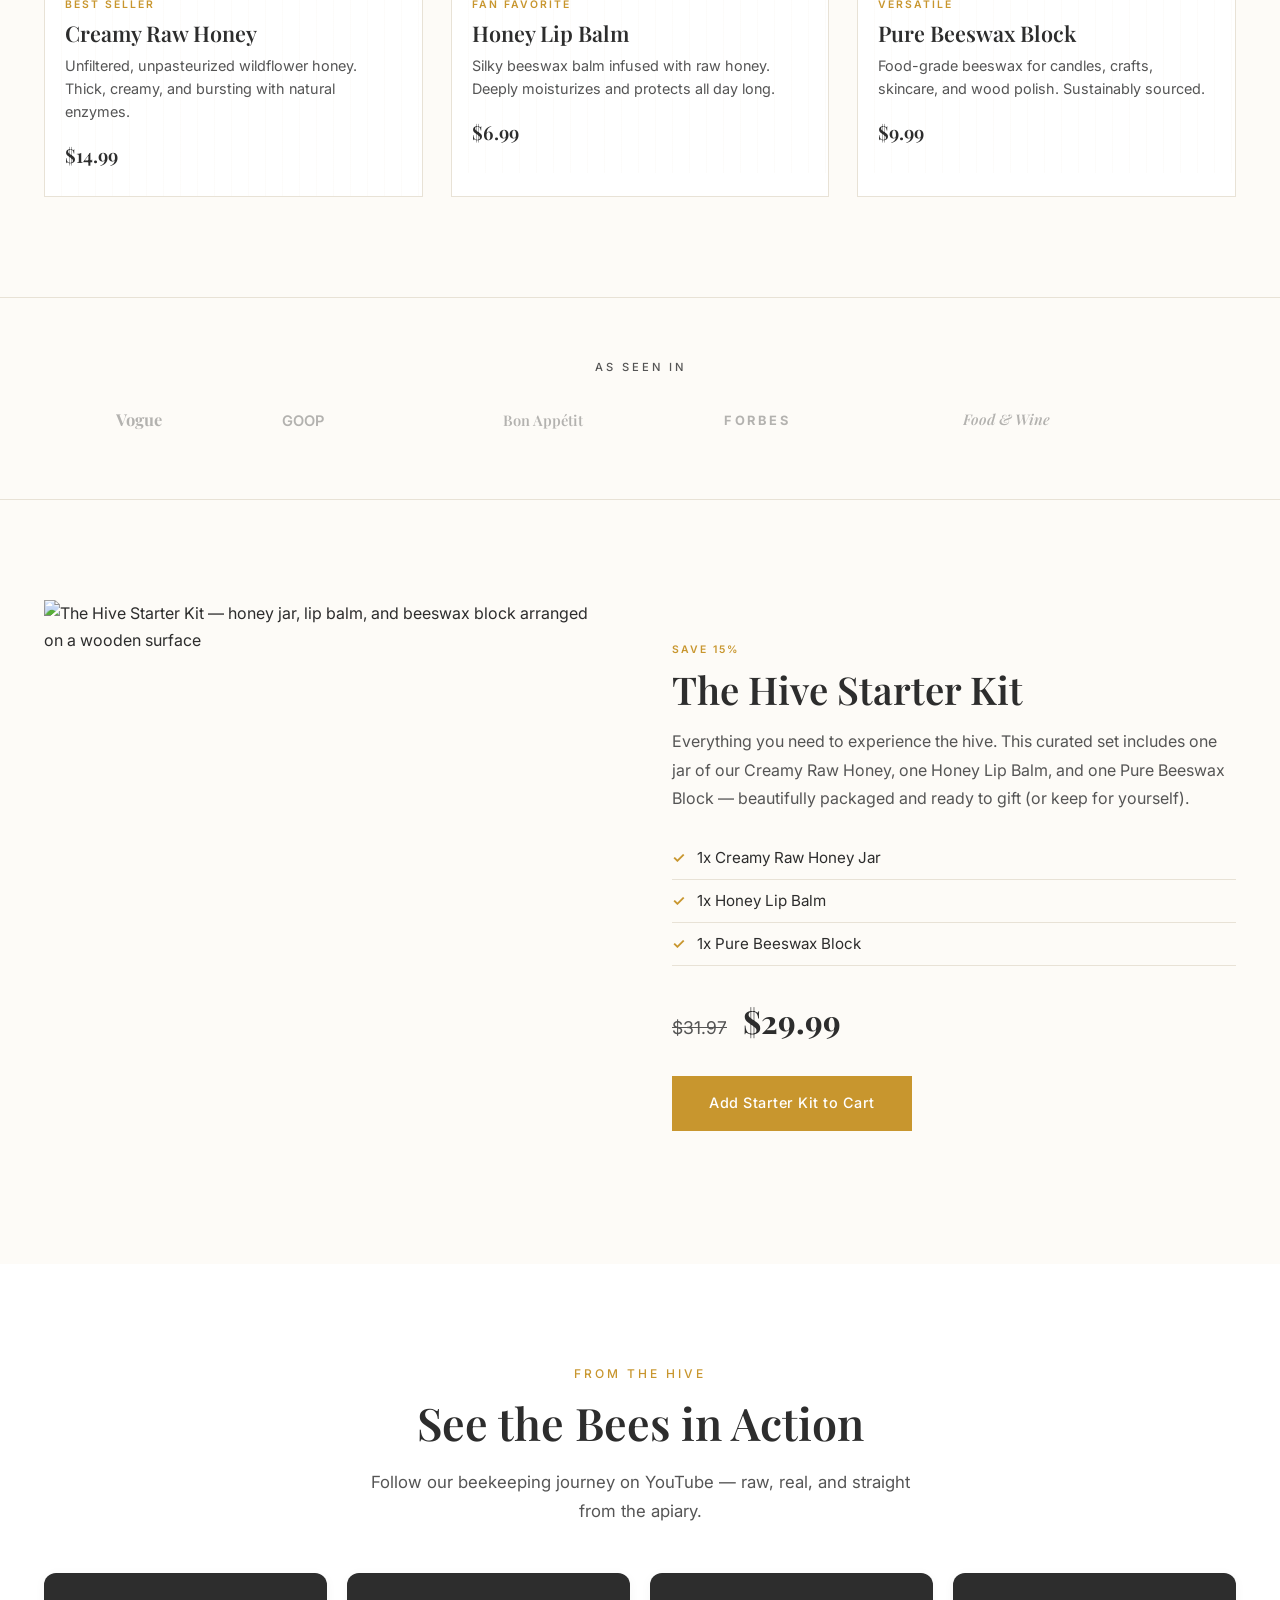
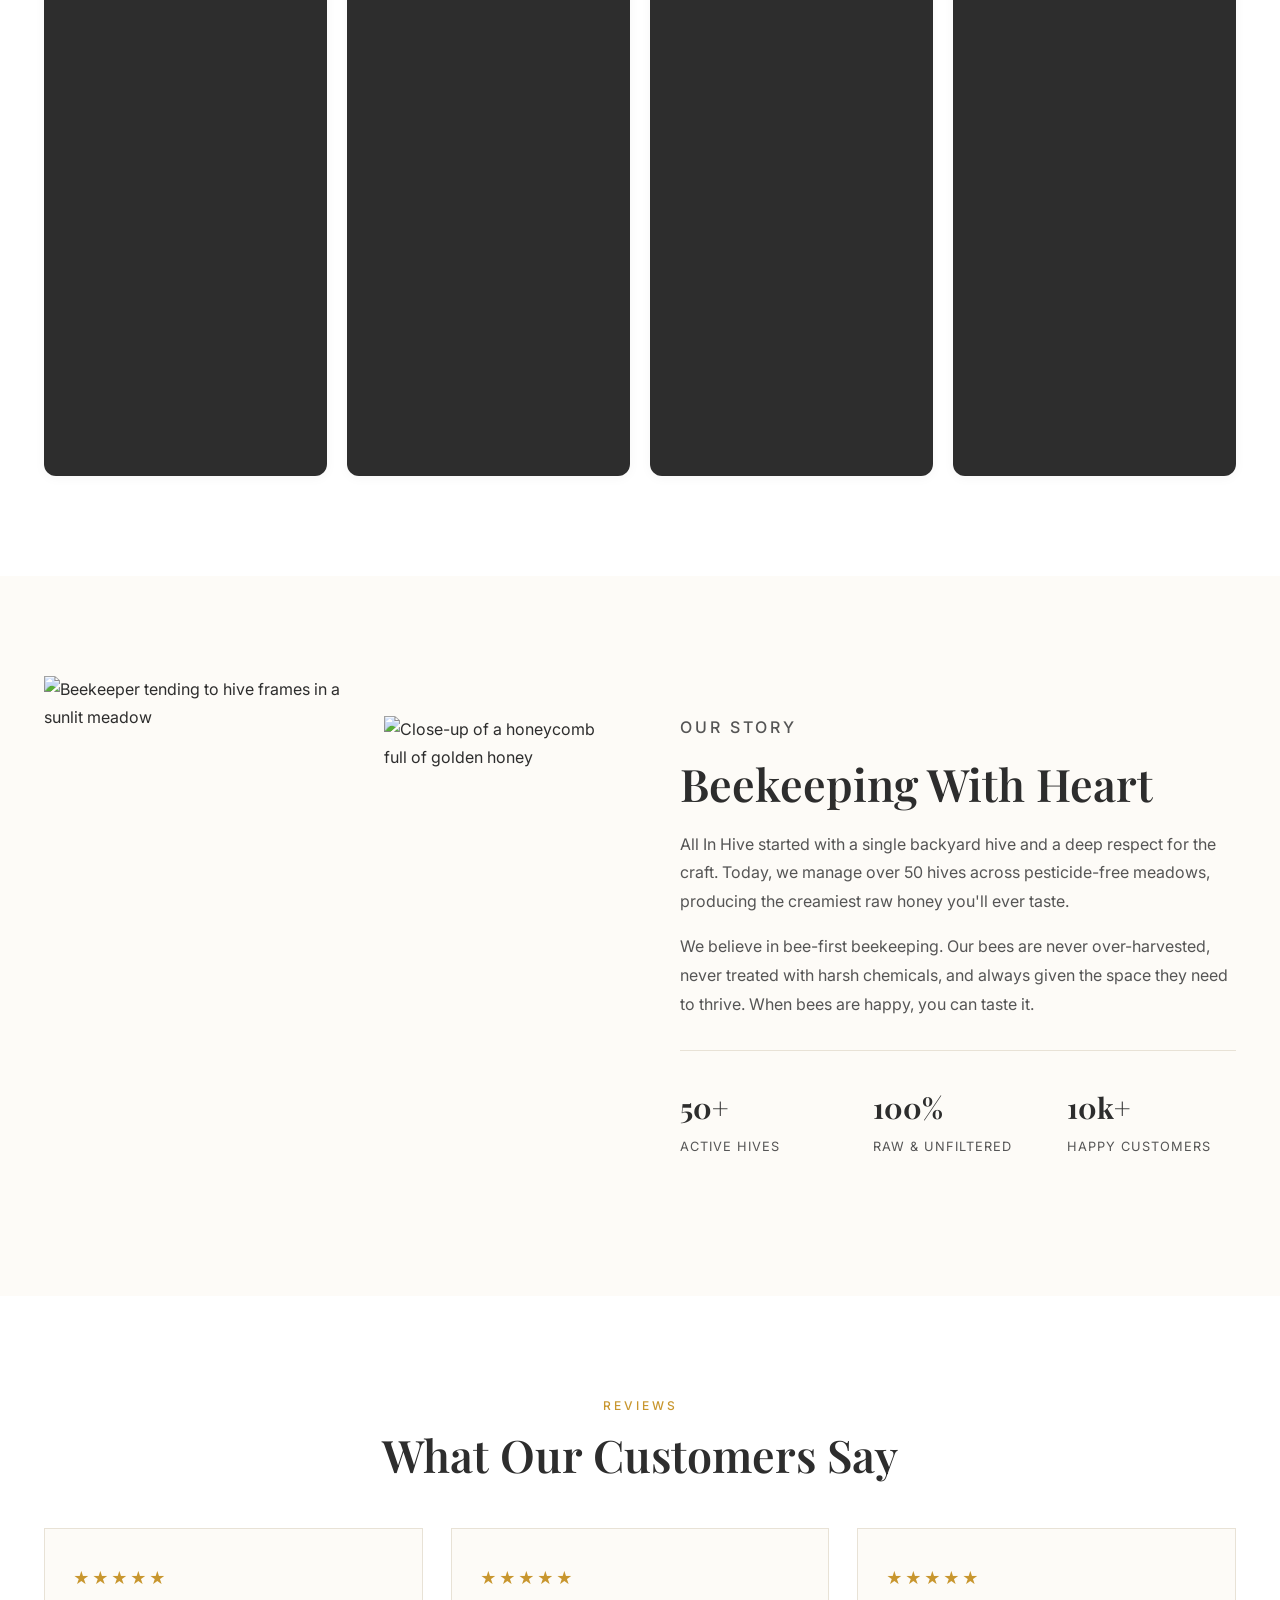
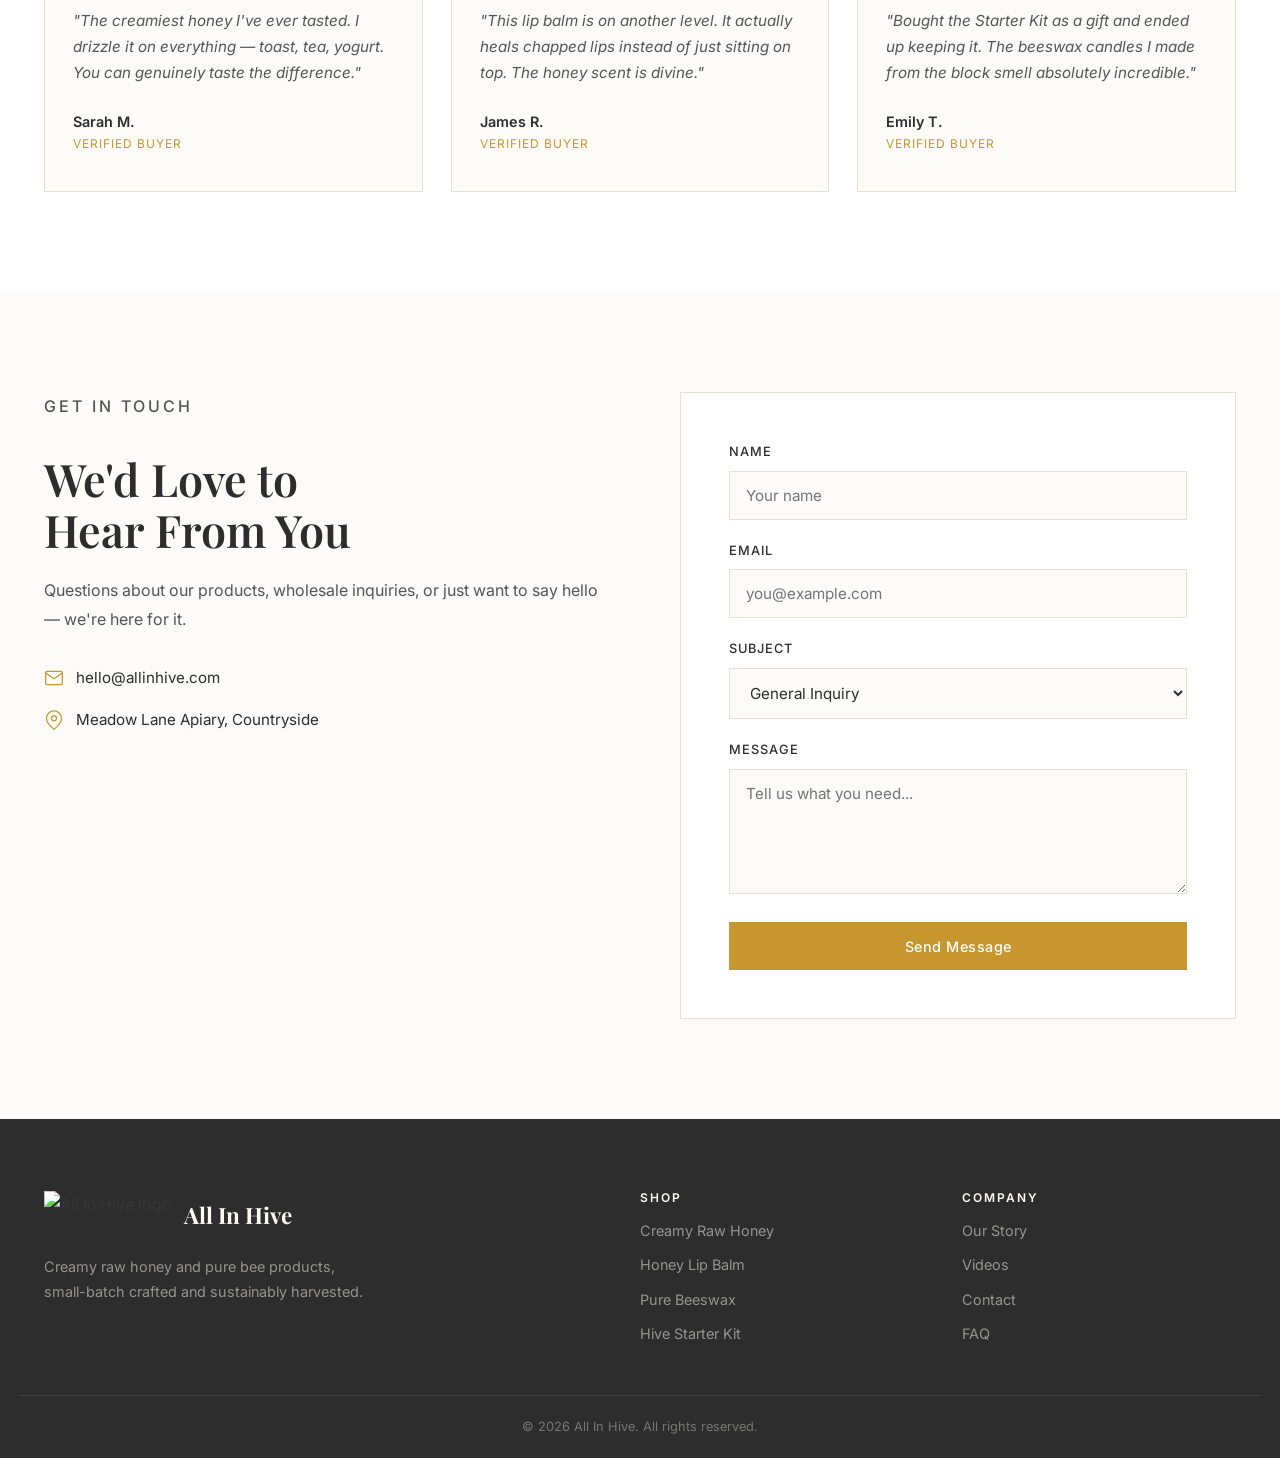
==== commit d99cebcd: "Make site uniquely All In Hive with custom branding and content - Add logo (72676583...removebg-prev" ====
--- a/index.html
+++ b/index.html
@@ -3,8 +3,8 @@
 <head>
   <meta charset="UTF-8">
   <meta name="viewport" content="width=device-width, initial-scale=1.0">
-  <title>All In Hive — Creamy Raw Honey &amp; Bee Products</title>
-  <meta name="description" content="All In Hive crafts creamy raw honey, nourishing lip balms, and pure beeswax — small-batch, sustainably harvested, and delivered to your door.">
+  <title>All In Hive — Raw Honey, Lip Balm &amp; Beeswax</title>
+  <meta name="description" content="All In Hive crafts creamy raw honey, nourishing lip balms, and pure beeswax — small-batch, sustainably harvested from our hives to your home.">
   <link rel="preconnect" href="https://fonts.googleapis.com">
   <link rel="preconnect" href="https://fonts.gstatic.com" crossorigin>
   <link href="https://fonts.googleapis.com/css2?family=Playfair+Display:wght@400;500;600;700&family=Inter:wght@300;400;500;600&display=swap" rel="stylesheet">
@@ -15,7 +15,10 @@
   <!-- NAVBAR -->
   <nav class="navbar" id="navbar">
     <div class="container nav-container">
-      <a href="#" class="nav-logo">All In Hive</a>
+      <a href="#" class="nav-logo">
+        <img src="72676583-2619-493C-BE28-DD1B9C2AB1E8-removebg-preview.png" alt="All In Hive logo" class="nav-logo-img">
+        <span class="nav-logo-text">All In Hive</span>
+      </a>
       <button class="nav-toggle" id="navToggle" aria-label="Toggle navigation menu">
         <span></span>
         <span></span>
@@ -24,6 +27,7 @@
       <ul class="nav-links" id="navLinks">
         <li><a href="#products">Shop</a></li>
         <li><a href="#bundle">Bundles</a></li>
+        <li><a href="#videos">Videos</a></li>
         <li><a href="#about">Our Story</a></li>
         <li><a href="#contact">Contact</a></li>
       </ul>
@@ -31,63 +35,47 @@
     </div>
   </nav>
 
-  <!-- HERO — Split Screen -->
+  <!-- HERO — Full-Screen Immersive Video -->
   <section class="hero" id="hero">
-    <div class="hero-text">
-      <p class="hero-tag">Small-Batch &bull; Raw &bull; Creamy</p>
-      <h1>Honey the Way<br>Nature Intended</h1>
-      <p class="hero-desc">We craft creamy, raw honey and pure beeswax products in small batches — never heated, never blended, always real.</p>
-      <div class="hero-actions">
-        <a href="#products" class="btn btn-primary">Shop Collection</a>
-        <a href="#about" class="btn btn-ghost">Learn More</a>
-      </div>
-    </div>
-    <div class="hero-media">
-      <div class="hero-video-wrap">
-        <iframe
-          src="https://www.youtube.com/embed/85kTHwJ1Ju8?autoplay=1&mute=1&loop=1&playlist=85kTHwJ1Ju8&controls=0&showinfo=0&rel=0&modestbranding=1&playsinline=1&enablejsapi=1"
-          title="Background video"
-          frameborder="0"
-          allow="autoplay; encrypted-media"
-          allowfullscreen
-        ></iframe>
-      </div>
-      <img
-        src="https://images.unsplash.com/photo-1587049352846-4a222e784d38?w=1200&h=800&fit=crop&q=80"
-        alt="Golden honey dripping from a wooden dipper"
-        class="hero-fallback"
-        loading="eager"
-      >
-    </div>
-  </section>
-
-  <!-- TICKER -->
+    <div class="hero-video-wrap" aria-hidden="true">
+      <iframe
+        src="https://www.youtube.com/embed/85kTHwJ1Ju8?autoplay=1&mute=1&loop=1&playlist=85kTHwJ1Ju8&controls=0&showinfo=0&rel=0&modestbranding=1&playsinline=1&enablejsapi=1"
+        title="Background video of bees at work"
+        frameborder="0"
+        allow="autoplay; encrypted-media"
+        allowfullscreen
+      ></iframe>
+    </div>
+    <img
+      src="https://images.unsplash.com/photo-1587049352846-4a222e784d38?w=1600&h=900&fit=crop&q=80"
+      alt="Golden honey — fallback hero image"
+      class="hero-fallback"
+      loading="eager"
+    >
+    <div class="hero-overlay"></div>
+    <div class="hero-content">
+      <img src="72676583-2619-493C-BE28-DD1B9C2AB1E8-removebg-preview.png" alt="All In Hive logo" class="hero-logo">
+      <p class="hero-tag">Small-Batch &bull; Raw &bull; Unfiltered</p>
+      <h1>From Our Hive<br>To Your Home</h1>
+      <a href="#products" class="btn btn-gold">Shop the Collection</a>
+    </div>
+  </section>
+
+  <!-- TICKER — Hive Facts -->
   <div class="ticker" aria-hidden="true">
     <div class="ticker-track">
-      <span>DRIZZLE OVER TEA</span>
-      <span>&bull;</span>
-      <span>DRIZZLE OVER TOAST</span>
-      <span>&bull;</span>
-      <span>DRIZZLE OVER SMOOTHIES</span>
-      <span>&bull;</span>
-      <span>DRIZZLE OVER TEA</span>
-      <span>&bull;</span>
-      <span>DRIZZLE OVER TOAST</span>
-      <span>&bull;</span>
-      <span>DRIZZLE OVER SMOOTHIES</span>
-      <span>&bull;</span>
-      <span>DRIZZLE OVER TEA</span>
-      <span>&bull;</span>
-      <span>DRIZZLE OVER TOAST</span>
-      <span>&bull;</span>
-      <span>DRIZZLE OVER SMOOTHIES</span>
-      <span>&bull;</span>
-      <span>DRIZZLE OVER TEA</span>
-      <span>&bull;</span>
-      <span>DRIZZLE OVER TOAST</span>
-      <span>&bull;</span>
-      <span>DRIZZLE OVER SMOOTHIES</span>
-      <span>&bull;</span>
+      <span>SAVE THE POLLINATORS</span><span class="ticker-dot">&bull;</span>
+      <span>100% RAW &amp; UNFILTERED</span><span class="ticker-dot">&bull;</span>
+      <span>SUPPORT LOCAL BEEKEEPERS</span><span class="ticker-dot">&bull;</span>
+      <span>FROM OUR HIVE TO YOUR HOME</span><span class="ticker-dot">&bull;</span>
+      <span>SAVE THE POLLINATORS</span><span class="ticker-dot">&bull;</span>
+      <span>100% RAW &amp; UNFILTERED</span><span class="ticker-dot">&bull;</span>
+      <span>SUPPORT LOCAL BEEKEEPERS</span><span class="ticker-dot">&bull;</span>
+      <span>FROM OUR HIVE TO YOUR HOME</span><span class="ticker-dot">&bull;</span>
+      <span>SAVE THE POLLINATORS</span><span class="ticker-dot">&bull;</span>
+      <span>100% RAW &amp; UNFILTERED</span><span class="ticker-dot">&bull;</span>
+      <span>SUPPORT LOCAL BEEKEEPERS</span><span class="ticker-dot">&bull;</span>
+      <span>FROM OUR HIVE TO YOUR HOME</span><span class="ticker-dot">&bull;</span>
     </div>
   </div>
 
@@ -113,7 +101,7 @@
               class="product-img product-img-hover"
               loading="lazy"
             >
-            <button class="quick-add btn btn-primary">Quick Add</button>
+            <button class="quick-add btn btn-gold">Quick Add</button>
           </div>
           <div class="product-info">
             <span class="product-label">Best Seller</span>
@@ -138,7 +126,7 @@
               class="product-img product-img-hover"
               loading="lazy"
             >
-            <button class="quick-add btn btn-primary">Quick Add</button>
+            <button class="quick-add btn btn-gold">Quick Add</button>
           </div>
           <div class="product-info">
             <span class="product-label">Fan Favorite</span>
@@ -163,7 +151,7 @@
               class="product-img product-img-hover"
               loading="lazy"
             >
-            <button class="quick-add btn btn-primary">Quick Add</button>
+            <button class="quick-add btn btn-gold">Quick Add</button>
           </div>
           <div class="product-info">
             <span class="product-label">Versatile</span>
@@ -224,7 +212,58 @@
           <span class="bundle-old-price">$31.97</span>
           <span class="bundle-new-price">$29.99</span>
         </div>
-        <a href="#contact" class="btn btn-primary">Add Starter Kit to Cart</a>
+        <a href="#contact" class="btn btn-gold">Add Starter Kit to Cart</a>
+      </div>
+    </div>
+  </section>
+
+  <!-- SEE THE BEES IN ACTION — YouTube Shorts -->
+  <section class="videos" id="videos">
+    <div class="container">
+      <p class="section-tag">From the Hive</p>
+      <h2 class="section-title">See the Bees in Action</h2>
+      <p class="section-subtitle">Follow our beekeeping journey on YouTube — raw, real, and straight from the apiary.</p>
+      <div class="video-grid">
+        <div class="video-card">
+          <iframe
+            src="https://www.youtube.com/embed/egnFAGsxReA"
+            title="YouTube Short — Bees at work"
+            frameborder="0"
+            allow="accelerometer; autoplay; clipboard-write; encrypted-media; gyroscope; picture-in-picture"
+            allowfullscreen
+            loading="lazy"
+          ></iframe>
+        </div>
+        <div class="video-card">
+          <iframe
+            src="https://www.youtube.com/embed/ndidxqw1gtU"
+            title="YouTube Short — Hive inspection"
+            frameborder="0"
+            allow="accelerometer; autoplay; clipboard-write; encrypted-media; gyroscope; picture-in-picture"
+            allowfullscreen
+            loading="lazy"
+          ></iframe>
+        </div>
+        <div class="video-card">
+          <iframe
+            src="https://www.youtube.com/embed/h8b34Kdv8y0"
+            title="YouTube Short — Honey harvest"
+            frameborder="0"
+            allow="accelerometer; autoplay; clipboard-write; encrypted-media; gyroscope; picture-in-picture"
+            allowfullscreen
+            loading="lazy"
+          ></iframe>
+        </div>
+        <div class="video-card">
+          <iframe
+            src="https://www.youtube.com/embed/ZHiElopJmBU"
+            title="YouTube Short — Beekeeping life"
+            frameborder="0"
+            allow="accelerometer; autoplay; clipboard-write; encrypted-media; gyroscope; picture-in-picture"
+            allowfullscreen
+            loading="lazy"
+          ></iframe>
+        </div>
       </div>
     </div>
   </section>
@@ -343,7 +382,7 @@
           <label for="message">Message</label>
           <textarea id="message" name="message" rows="5" placeholder="Tell us what you need..." required></textarea>
         </div>
-        <button type="submit" class="btn btn-primary btn-full">Send Message</button>
+        <button type="submit" class="btn btn-gold btn-full">Send Message</button>
         <div class="form-success" style="display:none;">
           <svg viewBox="0 0 24 24" fill="none" stroke="currentColor" stroke-width="2" class="success-icon"><path d="M22 11.08V12a10 10 0 11-5.93-9.14"/><polyline points="22 4 12 14.01 9 11.01"/></svg>
           <span>Thank you! We'll be in touch soon.</span>
@@ -356,7 +395,10 @@
   <footer class="site-footer">
     <div class="container footer-content">
       <div class="footer-brand">
-        <a href="#" class="footer-logo">All In Hive</a>
+        <a href="#" class="footer-logo-link">
+          <img src="72676583-2619-493C-BE28-DD1B9C2AB1E8-removebg-preview.png" alt="All In Hive logo" class="footer-logo-img">
+          <span class="footer-logo-text">All In Hive</span>
+        </a>
         <p>Creamy raw honey and pure bee products, small-batch crafted and sustainably harvested.</p>
       </div>
       <div class="footer-links">
@@ -369,8 +411,8 @@
       <div class="footer-links">
         <h4>Company</h4>
         <a href="#about">Our Story</a>
+        <a href="#videos">Videos</a>
         <a href="#contact">Contact</a>
-        <a href="#">Shipping &amp; Returns</a>
         <a href="#">FAQ</a>
       </div>
     </div>
@@ -417,7 +459,7 @@
       });
     }, { threshold: 0.1 });
 
-    document.querySelectorAll('.product-card, .testimonial-card, .about-text, .about-images, .contact-info, .contact-form, .bundle-image, .bundle-text').forEach(el => {
+    document.querySelectorAll('.product-card, .testimonial-card, .about-text, .about-images, .contact-info, .contact-form, .bundle-image, .bundle-text, .video-card').forEach(el => {
       el.classList.add('fade-in');
       observer.observe(el);
     });
--- a/styles.css
+++ b/styles.css
@@ -1,19 +1,21 @@
 /* ========================================
-   ALL IN HIVE — Drizzle-Inspired Design
-   Palette: Milk & Honey
+   ALL IN HIVE — Unique Brand Design
+   Palette: Matched to logo gold/honeycomb
    Typography: Playfair Display + Inter
    ======================================== */
 
 :root {
   --cream: #FDFBF7;
   --cream-dark: #F5F0E8;
-  --gold: #D4A017;
-  --gold-dark: #B8860B;
-  --gold-light: #E8C547;
+  --gold: #C8962E;
+  --gold-dark: #A67A1E;
+  --gold-light: #DEBA5C;
   --charcoal: #2D2D2D;
   --charcoal-light: #555555;
   --white: #FFFFFF;
   --border: #E8E2D6;
+  --wood: #D2BFA0;
+  --wood-dark: #B5A084;
 
   --font-heading: 'Playfair Display', Georgia, serif;
   --font-body: 'Inter', -apple-system, sans-serif;
@@ -96,6 +98,13 @@
 
 .section-title {
   margin-bottom: 20px;
+}
+
+.section-subtitle {
+  font-size: 1.05rem;
+  color: var(--charcoal-light);
+  max-width: 540px;
+  margin: 0 auto 48px;
 }
 
 /* ========================================
@@ -123,15 +132,15 @@
   outline-offset: 2px;
 }
 
-.btn-primary {
-  background: var(--charcoal);
+.btn-gold {
+  background: var(--gold);
   color: var(--white);
-  border-color: var(--charcoal);
-}
-
-.btn-primary:hover {
-  background: var(--gold);
   border-color: var(--gold);
+}
+
+.btn-gold:hover {
+  background: var(--gold-dark);
+  border-color: var(--gold-dark);
   color: var(--white);
 }
 
@@ -160,7 +169,7 @@
   left: 0;
   right: 0;
   z-index: 50;
-  background: rgba(253, 251, 247, 0.9);
+  background: rgba(253, 251, 247, 0.92);
   backdrop-filter: blur(20px);
   -webkit-backdrop-filter: blur(20px);
   border-bottom: 1px solid transparent;
@@ -176,19 +185,31 @@
   display: flex;
   align-items: center;
   justify-content: space-between;
-  padding: 16px 24px;
+  padding: 12px 24px;
 }
 
 .nav-logo {
+  display: flex;
+  align-items: center;
+  gap: 10px;
+}
+
+.nav-logo:hover {
+  color: var(--charcoal);
+}
+
+.nav-logo-img {
+  height: 44px;
+  width: auto;
+  object-fit: contain;
+}
+
+.nav-logo-text {
   font-family: var(--font-heading);
-  font-size: 1.5rem;
+  font-size: 1.4rem;
   font-weight: 700;
   color: var(--charcoal);
   letter-spacing: -0.5px;
-}
-
-.nav-logo:hover {
-  color: var(--charcoal);
 }
 
 .nav-links {
@@ -199,7 +220,7 @@
 
 .nav-links a {
   display: block;
-  padding: 8px 18px;
+  padding: 8px 16px;
   font-weight: 400;
   font-size: 0.9rem;
   color: var(--charcoal-light);
@@ -207,21 +228,22 @@
 }
 
 .nav-links a:hover {
-  color: var(--charcoal);
+  color: var(--gold);
 }
 
 .nav-cta {
   font-family: var(--font-body);
-  font-size: 0.85rem;
+  font-size: 0.8rem;
   font-weight: 500;
   padding: 10px 24px;
-  background: var(--charcoal);
+  background: var(--gold);
   color: var(--white);
+  letter-spacing: 0.5px;
   transition: background 0.2s ease;
 }
 
 .nav-cta:hover {
-  background: var(--gold);
+  background: var(--gold-dark);
   color: var(--white);
 }
 
@@ -258,62 +280,24 @@
 }
 
 /* ========================================
-   HERO — Split Screen
+   HERO — Full-Screen Immersive
    ======================================== */
 
 .hero {
-  display: grid;
-  grid-template-columns: 1fr 1fr;
+  position: relative;
   min-height: 100vh;
-  padding-top: 72px;
-}
-
-.hero-text {
   display: flex;
-  flex-direction: column;
+  align-items: center;
   justify-content: center;
-  padding: 80px 60px 80px 80px;
-  background: var(--cream);
-}
-
-.hero-tag {
-  font-size: 0.75rem;
-  font-weight: 500;
-  text-transform: uppercase;
-  letter-spacing: 3px;
-  color: var(--gold);
-  margin-bottom: 24px;
-}
-
-.hero h1 {
-  margin-bottom: 24px;
-  letter-spacing: -1px;
-}
-
-.hero-desc {
-  font-size: 1.05rem;
-  line-height: 1.8;
-  color: var(--charcoal-light);
-  max-width: 440px;
-  margin-bottom: 40px;
-}
-
-.hero-actions {
-  display: flex;
-  gap: 16px;
-  flex-wrap: wrap;
-}
-
-.hero-media {
-  position: relative;
   overflow: hidden;
-  background: var(--charcoal);
+  background: #1a0f00;
 }
 
 .hero-video-wrap {
   position: absolute;
   inset: 0;
   z-index: 1;
+  pointer-events: none;
 }
 
 .hero-video-wrap iframe {
@@ -324,7 +308,6 @@
   height: 200%;
   transform: translate(-50%, -50%);
   border: 0;
-  pointer-events: none;
 }
 
 .hero-fallback {
@@ -336,31 +319,82 @@
   z-index: 0;
 }
 
-/* ========================================
-   TICKER
+.hero-overlay {
+  position: absolute;
+  inset: 0;
+  z-index: 2;
+  background: radial-gradient(
+    ellipse at center,
+    rgba(0, 0, 0, 0.35) 0%,
+    rgba(0, 0, 0, 0.55) 100%
+  );
+}
+
+.hero-content {
+  position: relative;
+  z-index: 3;
+  text-align: center;
+  padding: 40px 24px;
+}
+
+.hero-logo {
+  width: 160px;
+  height: auto;
+  margin: 0 auto 32px;
+  filter: drop-shadow(0 4px 24px rgba(0, 0, 0, 0.4));
+}
+
+.hero-tag {
+  font-size: 0.75rem;
+  font-weight: 500;
+  text-transform: uppercase;
+  letter-spacing: 4px;
+  color: var(--gold-light);
+  margin-bottom: 20px;
+}
+
+.hero h1 {
+  color: var(--white);
+  text-shadow: 0 2px 20px rgba(0, 0, 0, 0.4);
+  margin-bottom: 36px;
+  letter-spacing: -1px;
+}
+
+.hero .btn-gold {
+  font-size: 0.85rem;
+  padding: 16px 48px;
+  letter-spacing: 1px;
+}
+
+/* ========================================
+   TICKER — Hive Facts
    ======================================== */
 
 .ticker {
   background: var(--gold);
   color: var(--white);
-  padding: 16px 0;
+  padding: 14px 0;
   overflow: hidden;
   white-space: nowrap;
 }
 
 .ticker-track {
   display: inline-flex;
-  gap: 32px;
-  animation: ticker-scroll 20s linear infinite;
+  gap: 24px;
+  animation: ticker-scroll 25s linear infinite;
   font-family: var(--font-body);
   font-weight: 500;
-  font-size: 0.85rem;
+  font-size: 0.8rem;
   letter-spacing: 3px;
   text-transform: uppercase;
 }
 
 .ticker-track span {
   flex-shrink: 0;
+}
+
+.ticker-dot {
+  opacity: 0.5;
 }
 
 @keyframes ticker-scroll {
@@ -369,7 +403,7 @@
 }
 
 /* ========================================
-   PRODUCTS
+   PRODUCTS — Wood-grain farm-to-table feel
    ======================================== */
 
 .products {
@@ -400,7 +434,23 @@
   position: relative;
   aspect-ratio: 1 / 1;
   overflow: hidden;
-  background: var(--cream-dark);
+  /* Wood-grain texture background via CSS gradient */
+  background:
+    repeating-linear-gradient(
+      90deg,
+      transparent,
+      transparent 10px,
+      rgba(178, 144, 95, 0.06) 10px,
+      rgba(178, 144, 95, 0.06) 11px
+    ),
+    repeating-linear-gradient(
+      85deg,
+      transparent,
+      transparent 20px,
+      rgba(178, 144, 95, 0.04) 20px,
+      rgba(178, 144, 95, 0.04) 22px
+    ),
+    linear-gradient(180deg, #F0E8DA 0%, #E8DCC8 100%);
 }
 
 .product-img {
@@ -445,6 +495,16 @@
 .product-info {
   padding: 24px 20px;
   text-align: left;
+  /* Subtle wood texture on info area too */
+  background:
+    repeating-linear-gradient(
+      90deg,
+      transparent,
+      transparent 16px,
+      rgba(178, 144, 95, 0.03) 16px,
+      rgba(178, 144, 95, 0.03) 17px
+    ),
+    var(--white);
 }
 
 .product-label {
@@ -501,7 +561,7 @@
   justify-content: center;
   gap: 56px;
   flex-wrap: wrap;
-  opacity: 0.4;
+  opacity: 0.35;
 }
 
 .logo-item svg {
@@ -587,12 +647,51 @@
 }
 
 /* ========================================
+   VIDEOS — YouTube Shorts Grid
+   ======================================== */
+
+.videos {
+  padding: 100px 0;
+  background: var(--white);
+  text-align: center;
+}
+
+.video-grid {
+  display: grid;
+  grid-template-columns: repeat(4, 1fr);
+  gap: 20px;
+}
+
+.video-card {
+  position: relative;
+  aspect-ratio: 9 / 16;
+  overflow: hidden;
+  border-radius: 12px;
+  background: var(--charcoal);
+  box-shadow: var(--shadow-card);
+  transition: box-shadow 0.3s ease, transform 0.3s ease;
+}
+
+.video-card:hover {
+  box-shadow: var(--shadow-lg);
+  transform: translateY(-4px);
+}
+
+.video-card iframe {
+  position: absolute;
+  inset: 0;
+  width: 100%;
+  height: 100%;
+  border: 0;
+}
+
+/* ========================================
    ABOUT
    ======================================== */
 
 .about {
   padding: 100px 0;
-  background: var(--white);
+  background: var(--cream);
 }
 
 .about-grid {
@@ -659,6 +758,7 @@
 
 .testimonials {
   padding: 100px 0;
+  background: var(--white);
   text-align: center;
 }
 
@@ -670,7 +770,7 @@
 }
 
 .testimonial-card {
-  background: var(--white);
+  background: var(--cream);
   border: 1px solid var(--border);
   padding: 36px 28px;
   text-align: left;
@@ -720,7 +820,7 @@
 
 .contact {
   padding: 100px 0;
-  background: var(--white);
+  background: var(--cream);
 }
 
 .contact-grid {
@@ -758,7 +858,7 @@
 }
 
 .contact-form {
-  background: var(--cream);
+  background: var(--white);
   border: 1px solid var(--border);
   padding: 48px;
 }
@@ -785,7 +885,7 @@
   font-family: var(--font-body);
   font-size: 0.95rem;
   color: var(--charcoal);
-  background: var(--white);
+  background: var(--cream);
   border: 1px solid var(--border);
   border-radius: 0;
   transition: border-color 0.2s ease;
@@ -809,7 +909,7 @@
   gap: 10px;
   margin-top: 16px;
   padding: 14px 16px;
-  background: var(--white);
+  background: var(--cream);
   border: 1px solid var(--border);
   color: var(--charcoal);
   font-weight: 500;
@@ -840,16 +940,28 @@
   padding-bottom: 48px;
 }
 
-.footer-logo {
+.footer-logo-link {
+  display: flex;
+  align-items: center;
+  gap: 12px;
+  margin-bottom: 16px;
+}
+
+.footer-logo-img {
+  height: 48px;
+  width: auto;
+  object-fit: contain;
+  filter: brightness(1.2);
+}
+
+.footer-logo-text {
   font-family: var(--font-heading);
-  font-size: 1.5rem;
+  font-size: 1.4rem;
   font-weight: 700;
   color: var(--cream);
-  display: block;
-  margin-bottom: 12px;
-}
-
-.footer-logo:hover {
+}
+
+.footer-logo-link:hover .footer-logo-text {
   color: var(--gold-light);
 }
 
@@ -883,7 +995,7 @@
 }
 
 .footer-links a:hover {
-  color: var(--cream);
+  color: var(--gold-light);
 }
 
 .footer-bottom {
@@ -921,6 +1033,7 @@
   html { scroll-behavior: auto; }
   .ticker-track { animation: none; }
   .product-card:hover .quick-add { opacity: 1; transform: none; }
+  .video-card:hover { transform: none; }
 }
 
 /* ========================================
@@ -928,23 +1041,15 @@
    ======================================== */
 
 @media (max-width: 1024px) {
-  .hero {
-    grid-template-columns: 1fr;
-    min-height: auto;
-  }
-
-  .hero-text {
-    padding: 60px 40px;
-    order: 1;
-  }
-
-  .hero-media {
-    height: 50vh;
-    order: 0;
-  }
-
-  .product-grid,
+  .product-grid {
+    grid-template-columns: repeat(2, 1fr);
+  }
+
   .testimonial-grid {
+    grid-template-columns: repeat(2, 1fr);
+  }
+
+  .video-grid {
     grid-template-columns: repeat(2, 1fr);
   }
 
@@ -991,12 +1096,8 @@
     display: none;
   }
 
-  .hero-text {
-    padding: 48px 24px;
-  }
-
-  .hero-media {
-    height: 40vh;
+  .hero-logo {
+    width: 120px;
   }
 
   .product-grid,
@@ -1007,6 +1108,11 @@
     margin-right: auto;
   }
 
+  .video-grid {
+    grid-template-columns: repeat(2, 1fr);
+    gap: 12px;
+  }
+
   .about-images {
     grid-template-columns: 1fr;
   }
@@ -1037,23 +1143,31 @@
     gap: 32px;
   }
 
-  .products, .about, .bundle, .testimonials, .contact {
+  .products, .about, .bundle, .testimonials, .contact, .videos {
     padding: 64px 0;
   }
 }
 
 @media (max-width: 480px) {
-  .hero-actions {
-    flex-direction: column;
-  }
-
-  .hero-actions .btn {
-    width: 100%;
-    text-align: center;
+  .hero h1 {
+    font-size: 2.2rem;
+  }
+
+  .video-grid {
+    grid-template-columns: repeat(2, 1fr);
+    gap: 8px;
   }
 
   .bundle-pricing {
     flex-direction: column;
     gap: 4px;
   }
-}
+
+  .nav-logo-text {
+    font-size: 1.1rem;
+  }
+
+  .nav-logo-img {
+    height: 36px;
+  }
+}
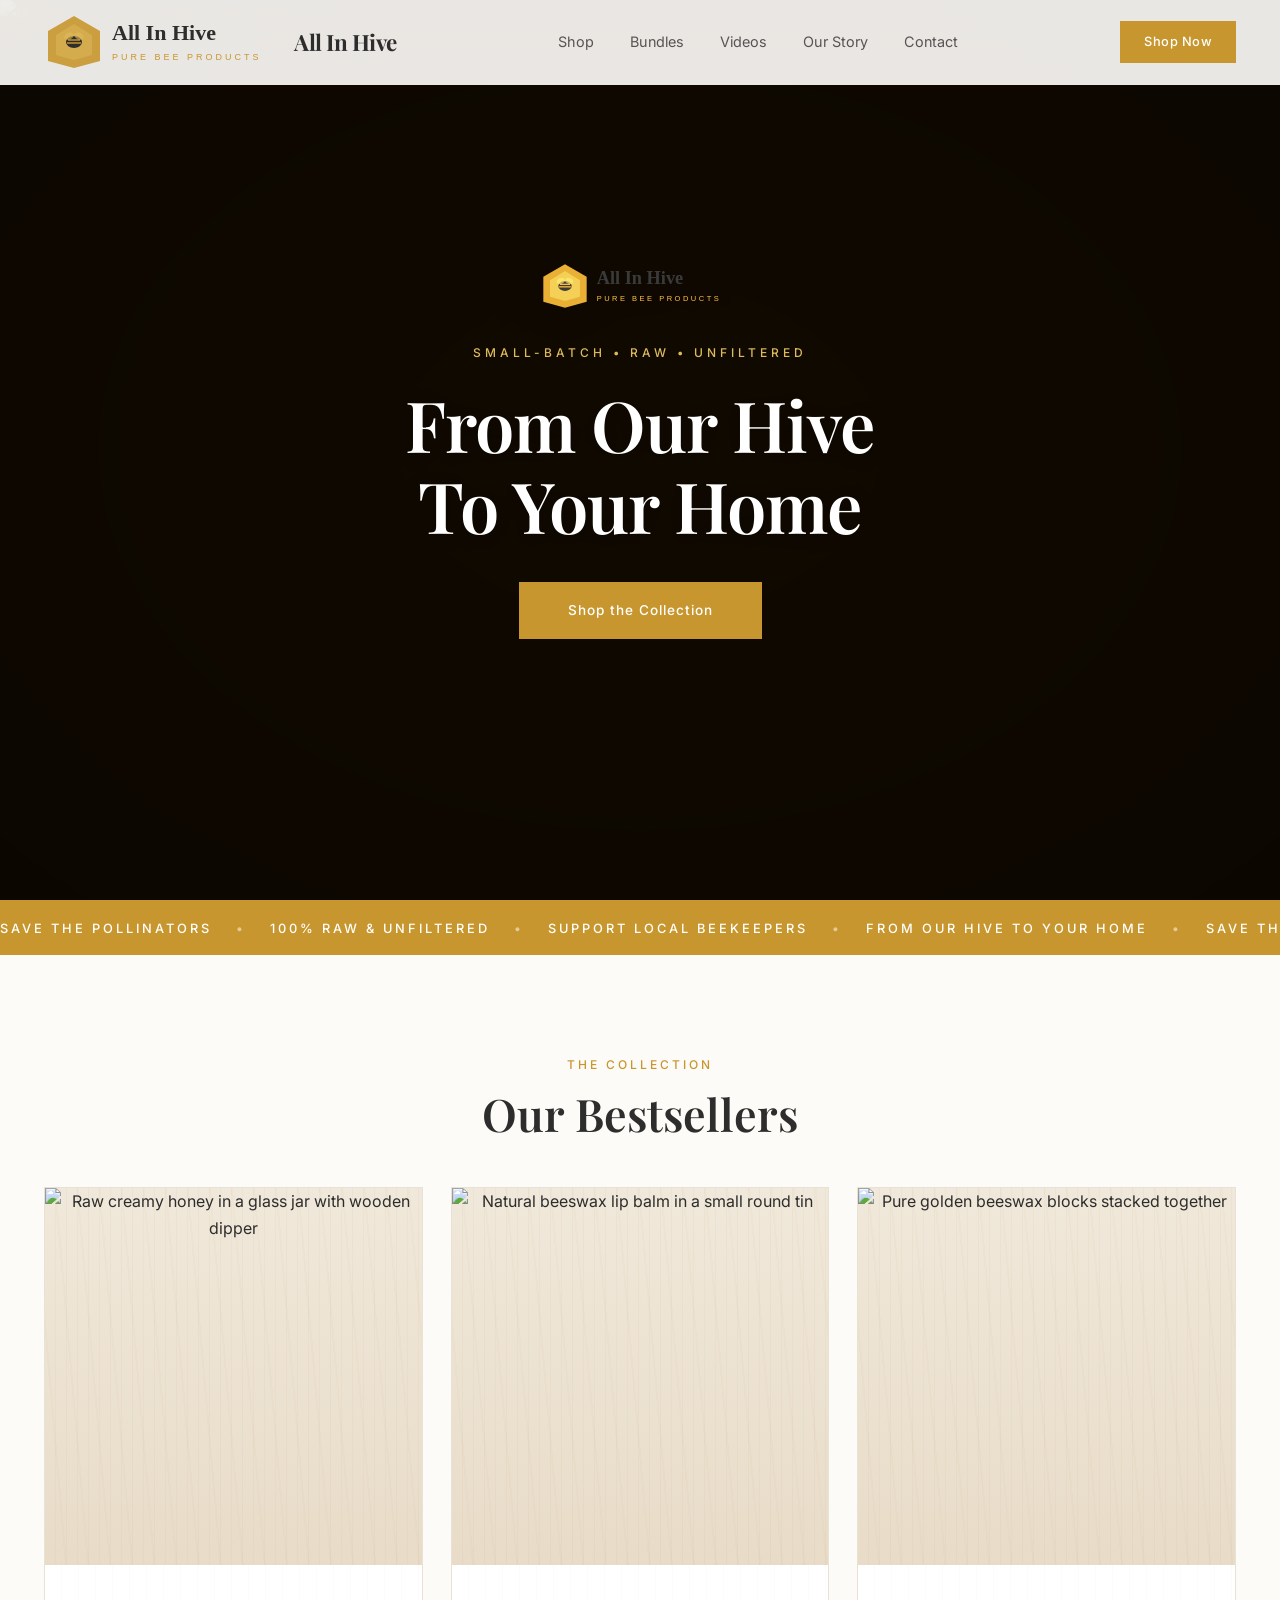
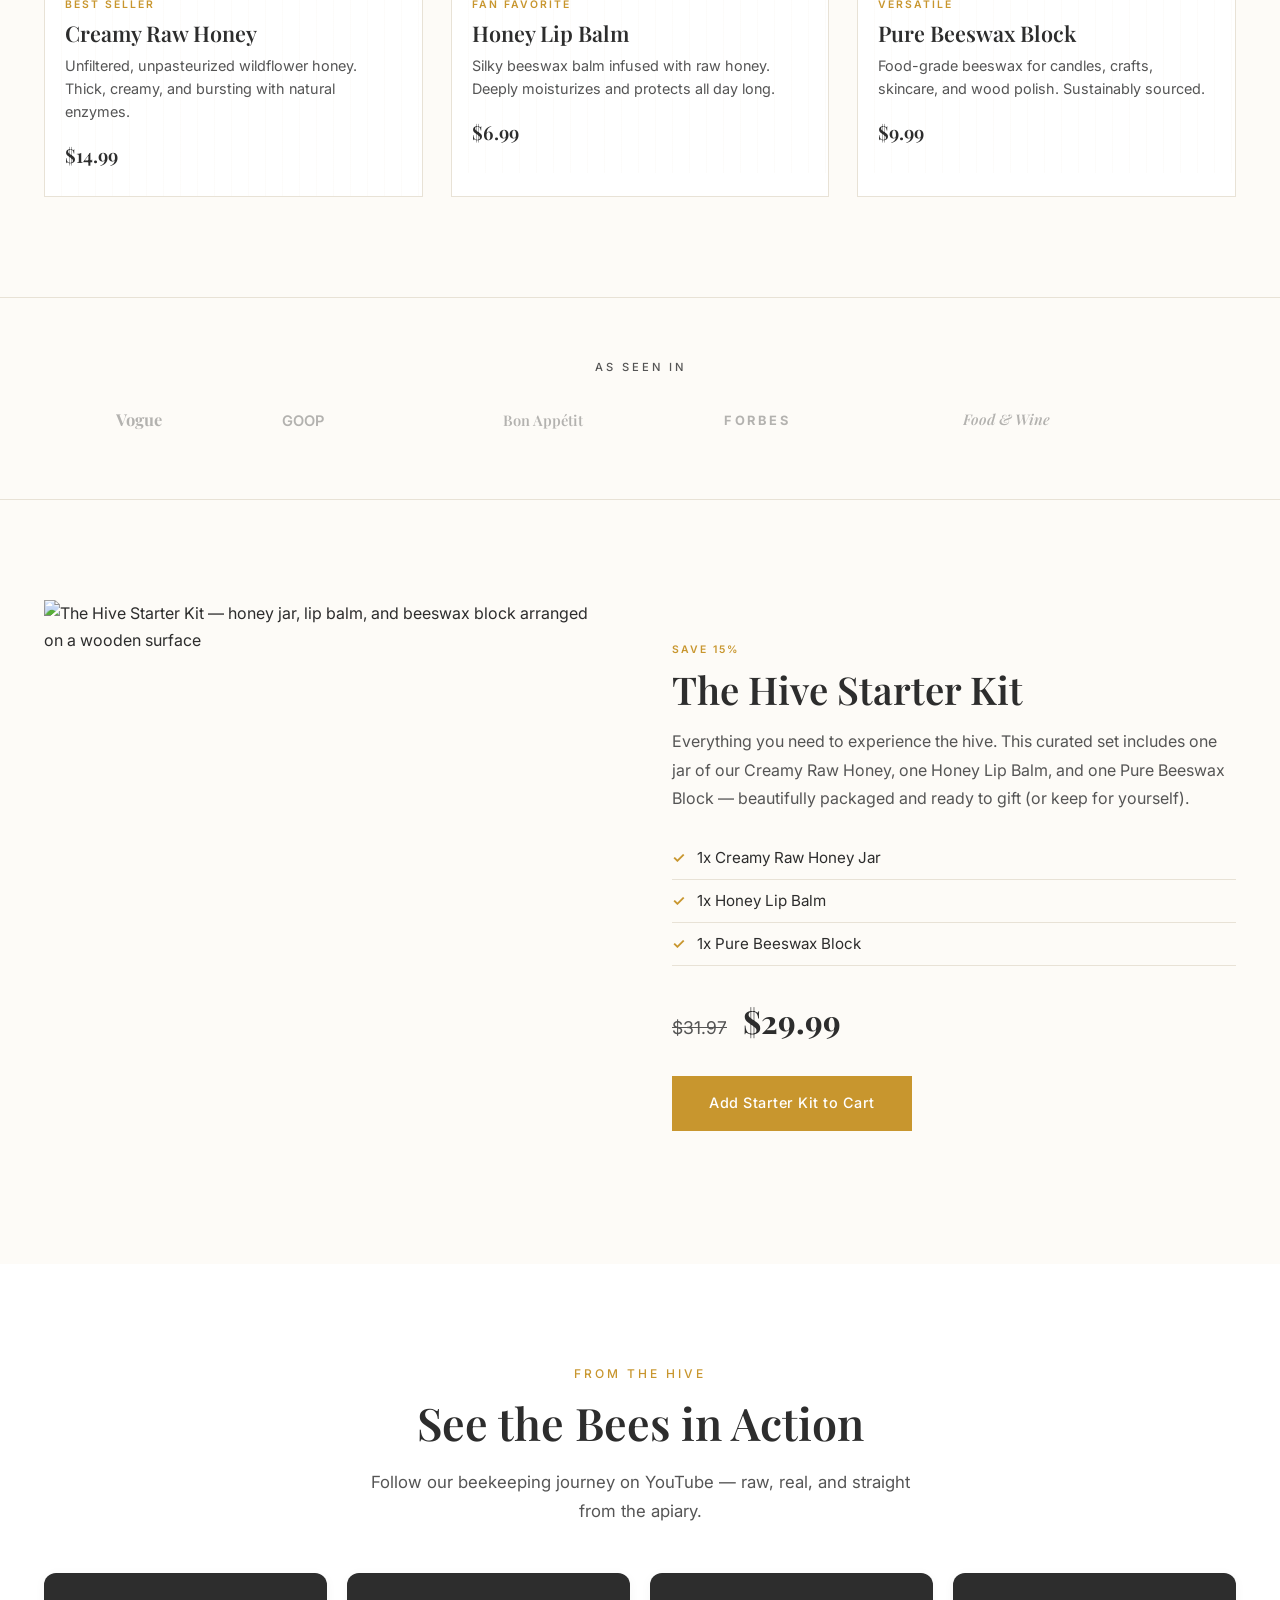
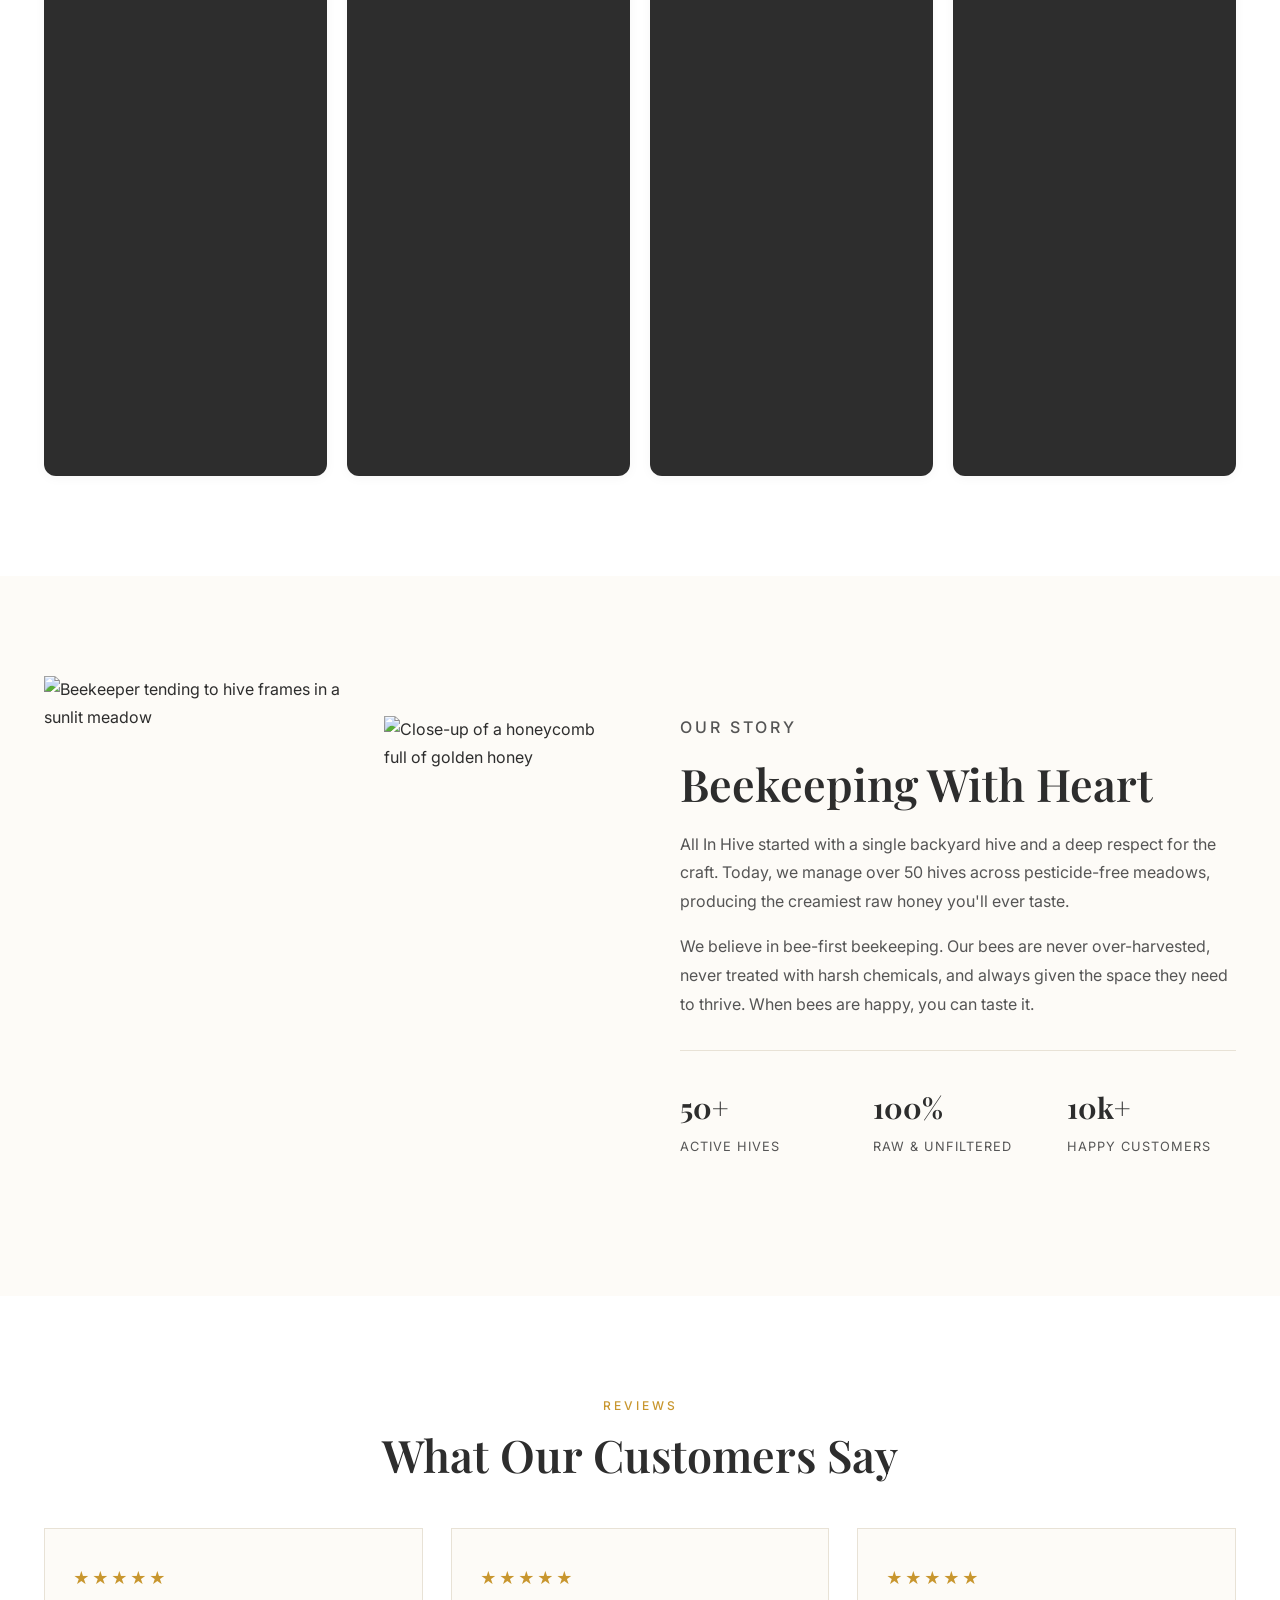
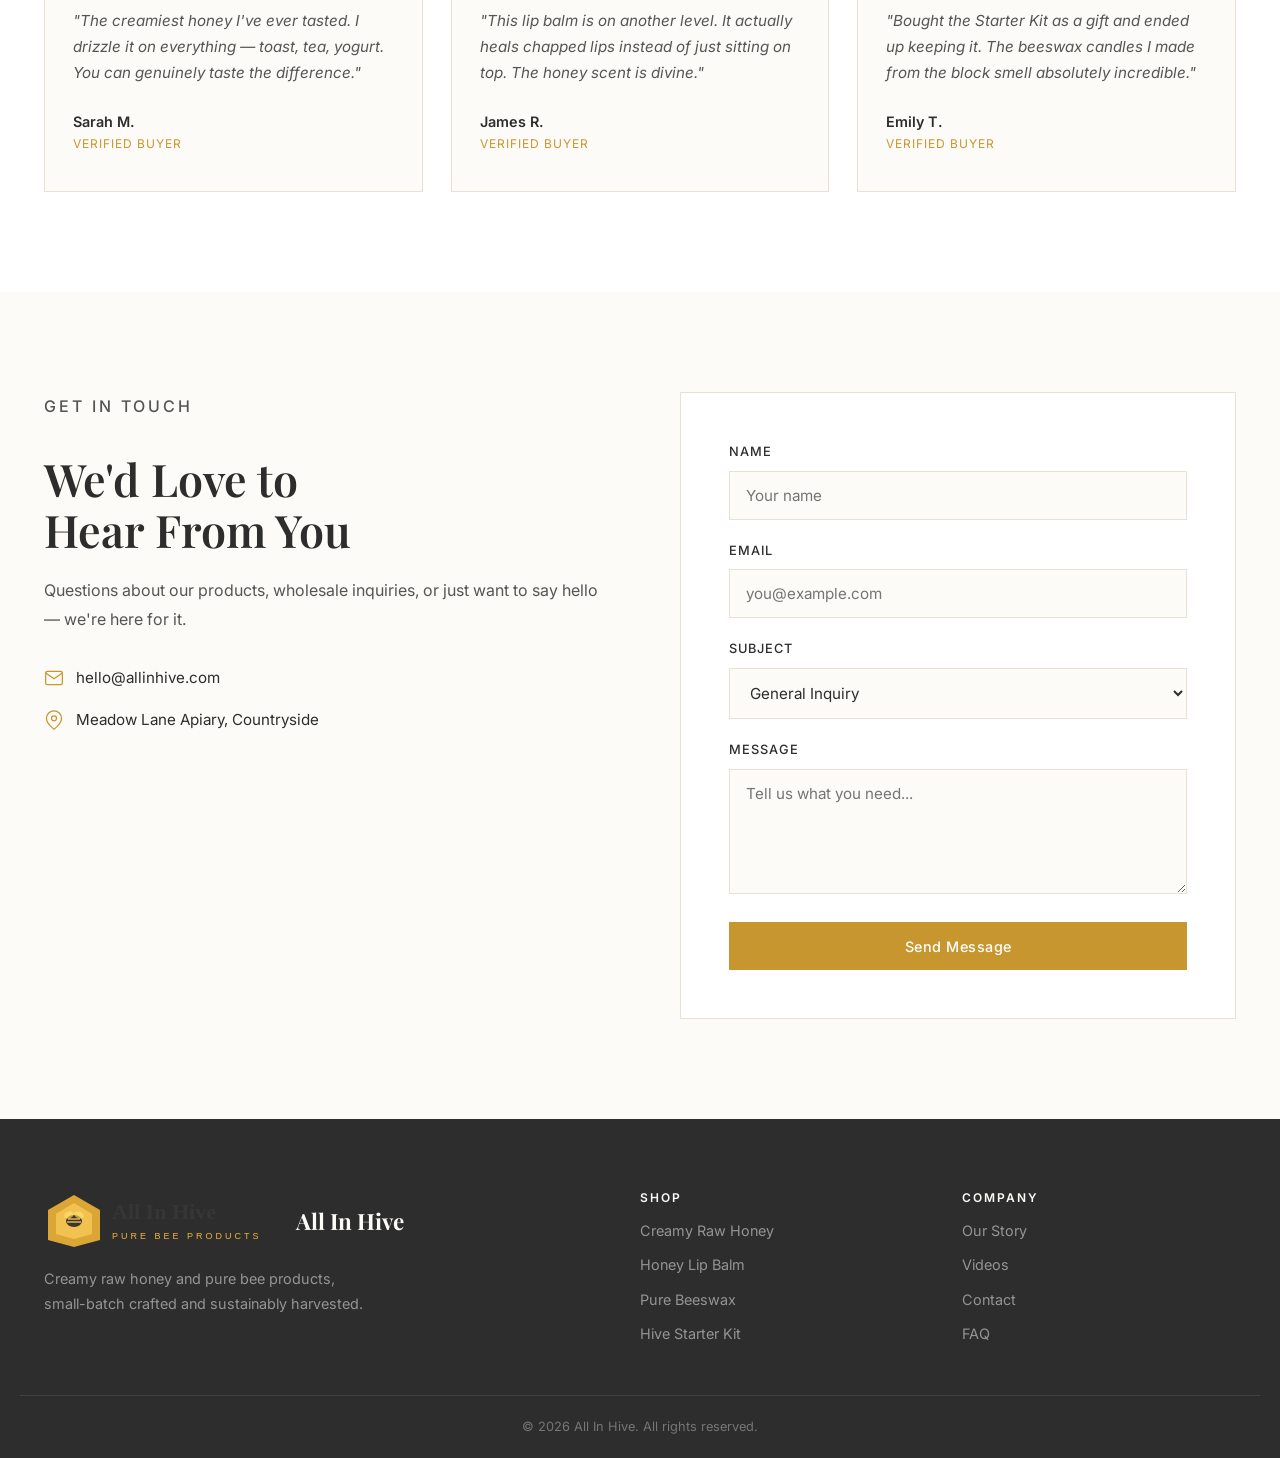
==== commit bae88cdc: "Fix broken logo with SVG and set height to 60px - Create logo.svg with honeycomb icon and "All In Hi" ====
--- a/index.html
+++ b/index.html
@@ -16,7 +16,7 @@
   <nav class="navbar" id="navbar">
     <div class="container nav-container">
       <a href="#" class="nav-logo">
-        <img src="72676583-2619-493C-BE28-DD1B9C2AB1E8-removebg-preview.png" alt="All In Hive logo" class="nav-logo-img">
+        <img src="logo.svg" alt="All In Hive logo" class="nav-logo-img">
         <span class="nav-logo-text">All In Hive</span>
       </a>
       <button class="nav-toggle" id="navToggle" aria-label="Toggle navigation menu">
@@ -54,7 +54,7 @@
     >
     <div class="hero-overlay"></div>
     <div class="hero-content">
-      <img src="72676583-2619-493C-BE28-DD1B9C2AB1E8-removebg-preview.png" alt="All In Hive logo" class="hero-logo">
+      <img src="logo.svg" alt="All In Hive logo" class="hero-logo">
       <p class="hero-tag">Small-Batch &bull; Raw &bull; Unfiltered</p>
       <h1>From Our Hive<br>To Your Home</h1>
       <a href="#products" class="btn btn-gold">Shop the Collection</a>
@@ -87,7 +87,7 @@
       <div class="product-grid">
 
         <!-- Honey Jar -->
-        <div class="product-card">
+        <a href="products/honey-jar.html" class="product-card">
           <div class="product-image-wrap">
             <img
               src="https://images.unsplash.com/photo-1587049352846-4a222e784d38?w=600&h=600&fit=crop&q=80"
@@ -101,7 +101,7 @@
               class="product-img product-img-hover"
               loading="lazy"
             >
-            <button class="quick-add btn btn-gold">Quick Add</button>
+            <span class="quick-add btn btn-gold">Quick Add</span>
           </div>
           <div class="product-info">
             <span class="product-label">Best Seller</span>
@@ -109,10 +109,10 @@
             <p class="product-desc">Unfiltered, unpasteurized wildflower honey. Thick, creamy, and bursting with natural enzymes.</p>
             <span class="product-price">$14.99</span>
           </div>
-        </div>
+        </a>
 
         <!-- Lip Balm -->
-        <div class="product-card">
+        <a href="products/lip-balm.html" class="product-card">
           <div class="product-image-wrap">
             <img
               src="https://images.unsplash.com/photo-1599305090598-fe179d501227?w=600&h=600&fit=crop&q=80"
@@ -126,7 +126,7 @@
               class="product-img product-img-hover"
               loading="lazy"
             >
-            <button class="quick-add btn btn-gold">Quick Add</button>
+            <span class="quick-add btn btn-gold">Quick Add</span>
           </div>
           <div class="product-info">
             <span class="product-label">Fan Favorite</span>
@@ -134,10 +134,10 @@
             <p class="product-desc">Silky beeswax balm infused with raw honey. Deeply moisturizes and protects all day long.</p>
             <span class="product-price">$6.99</span>
           </div>
-        </div>
+        </a>
 
         <!-- Beeswax -->
-        <div class="product-card">
+        <a href="products/beeswax.html" class="product-card">
           <div class="product-image-wrap">
             <img
               src="https://images.unsplash.com/photo-1615485290382-441e4d049cb5?w=600&h=600&fit=crop&q=80"
@@ -151,7 +151,7 @@
               class="product-img product-img-hover"
               loading="lazy"
             >
-            <button class="quick-add btn btn-gold">Quick Add</button>
+            <span class="quick-add btn btn-gold">Quick Add</span>
           </div>
           <div class="product-info">
             <span class="product-label">Versatile</span>
@@ -159,7 +159,7 @@
             <p class="product-desc">Food-grade beeswax for candles, crafts, skincare, and wood polish. Sustainably sourced.</p>
             <span class="product-price">$9.99</span>
           </div>
-        </div>
+        </a>
 
       </div>
     </div>
@@ -396,7 +396,7 @@
     <div class="container footer-content">
       <div class="footer-brand">
         <a href="#" class="footer-logo-link">
-          <img src="72676583-2619-493C-BE28-DD1B9C2AB1E8-removebg-preview.png" alt="All In Hive logo" class="footer-logo-img">
+          <img src="logo.svg" alt="All In Hive logo" class="footer-logo-img">
           <span class="footer-logo-text">All In Hive</span>
         </a>
         <p>Creamy raw honey and pure bee products, small-batch crafted and sustainably harvested.</p>
--- a/styles.css
+++ b/styles.css
@@ -199,7 +199,7 @@
 }
 
 .nav-logo-img {
-  height: 44px;
+  height: 60px;
   width: auto;
   object-fit: contain;
 }
@@ -338,10 +338,10 @@
 }
 
 .hero-logo {
-  width: 160px;
+  width: 200px;
   height: auto;
   margin: 0 auto 32px;
-  filter: drop-shadow(0 4px 24px rgba(0, 0, 0, 0.4));
+  filter: drop-shadow(0 4px 24px rgba(0, 0, 0, 0.4)) brightness(1.3);
 }
 
 .hero-tag {
@@ -416,6 +416,12 @@
   grid-template-columns: repeat(3, 1fr);
   gap: 28px;
   margin-top: 48px;
+}
+
+a.product-card {
+  display: block;
+  text-decoration: none;
+  color: inherit;
 }
 
 .product-card {
@@ -948,7 +954,7 @@
 }
 
 .footer-logo-img {
-  height: 48px;
+  height: 60px;
   width: auto;
   object-fit: contain;
   filter: brightness(1.2);
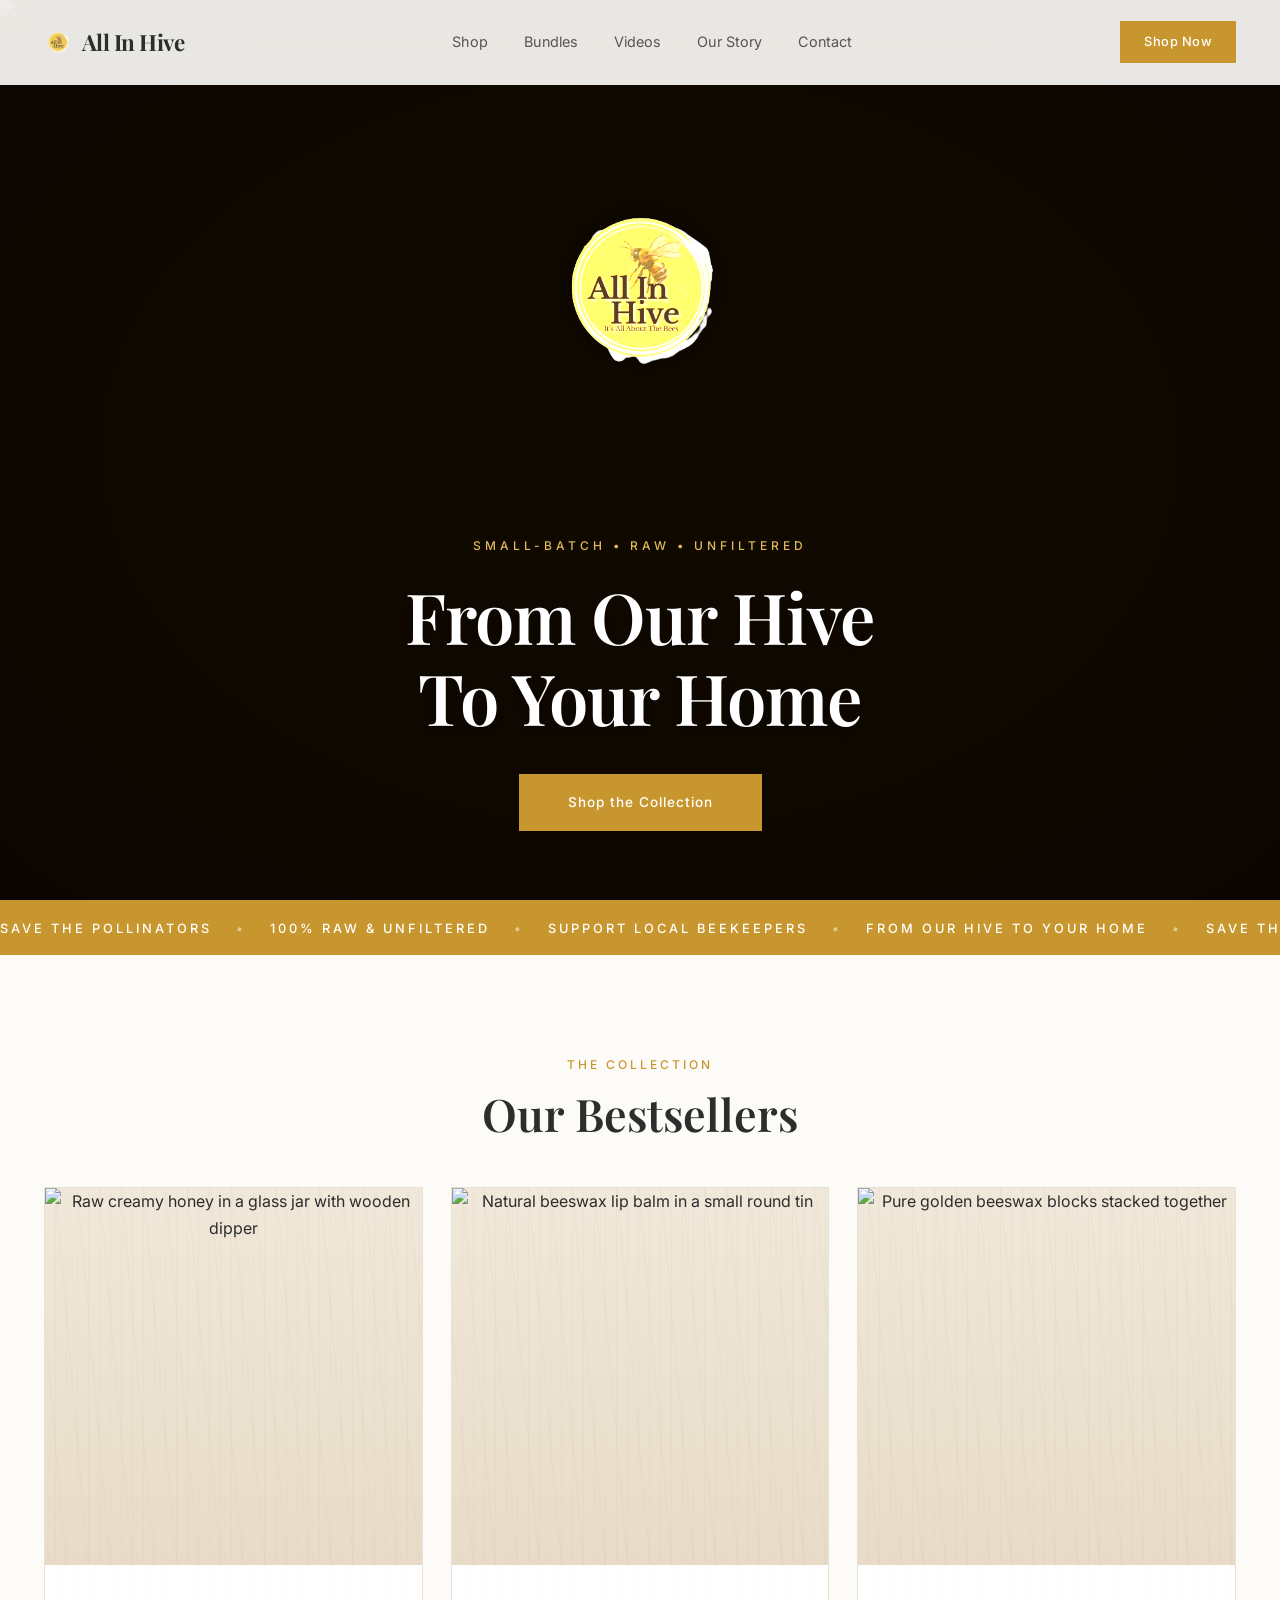
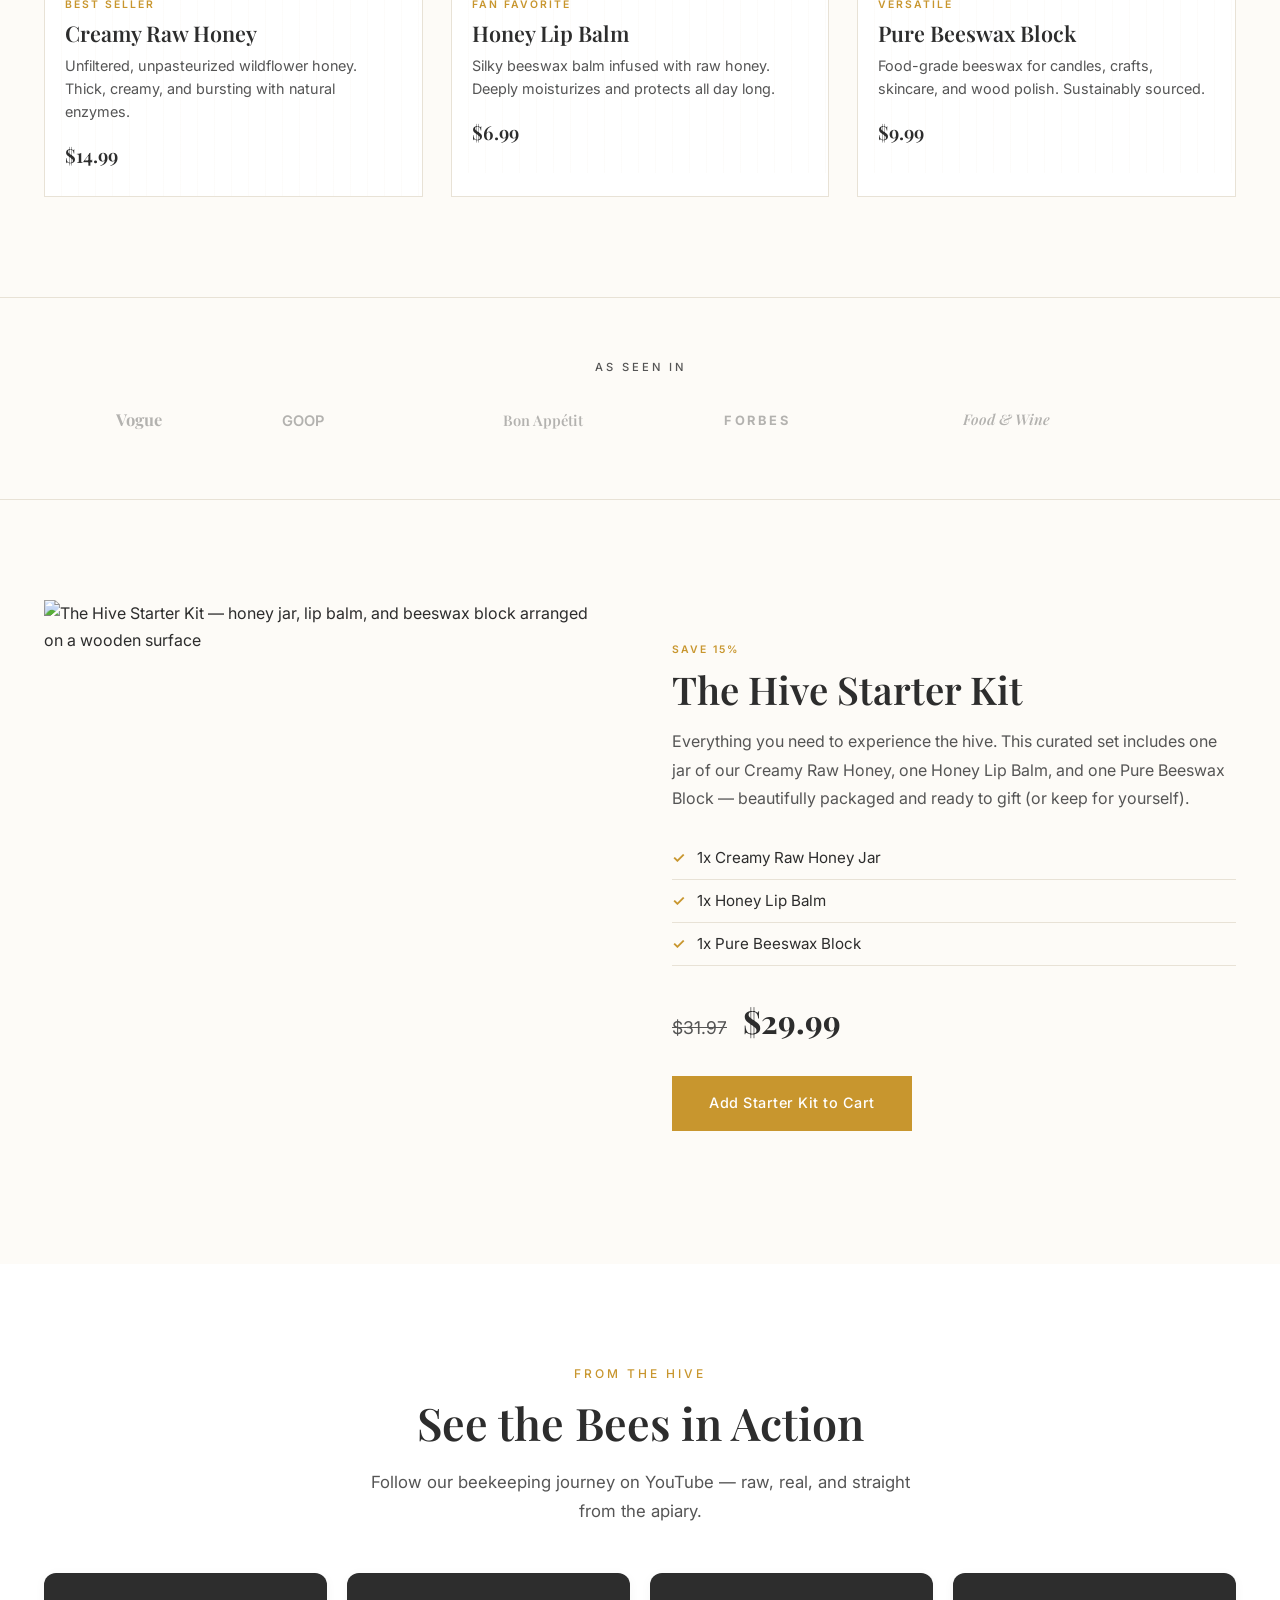
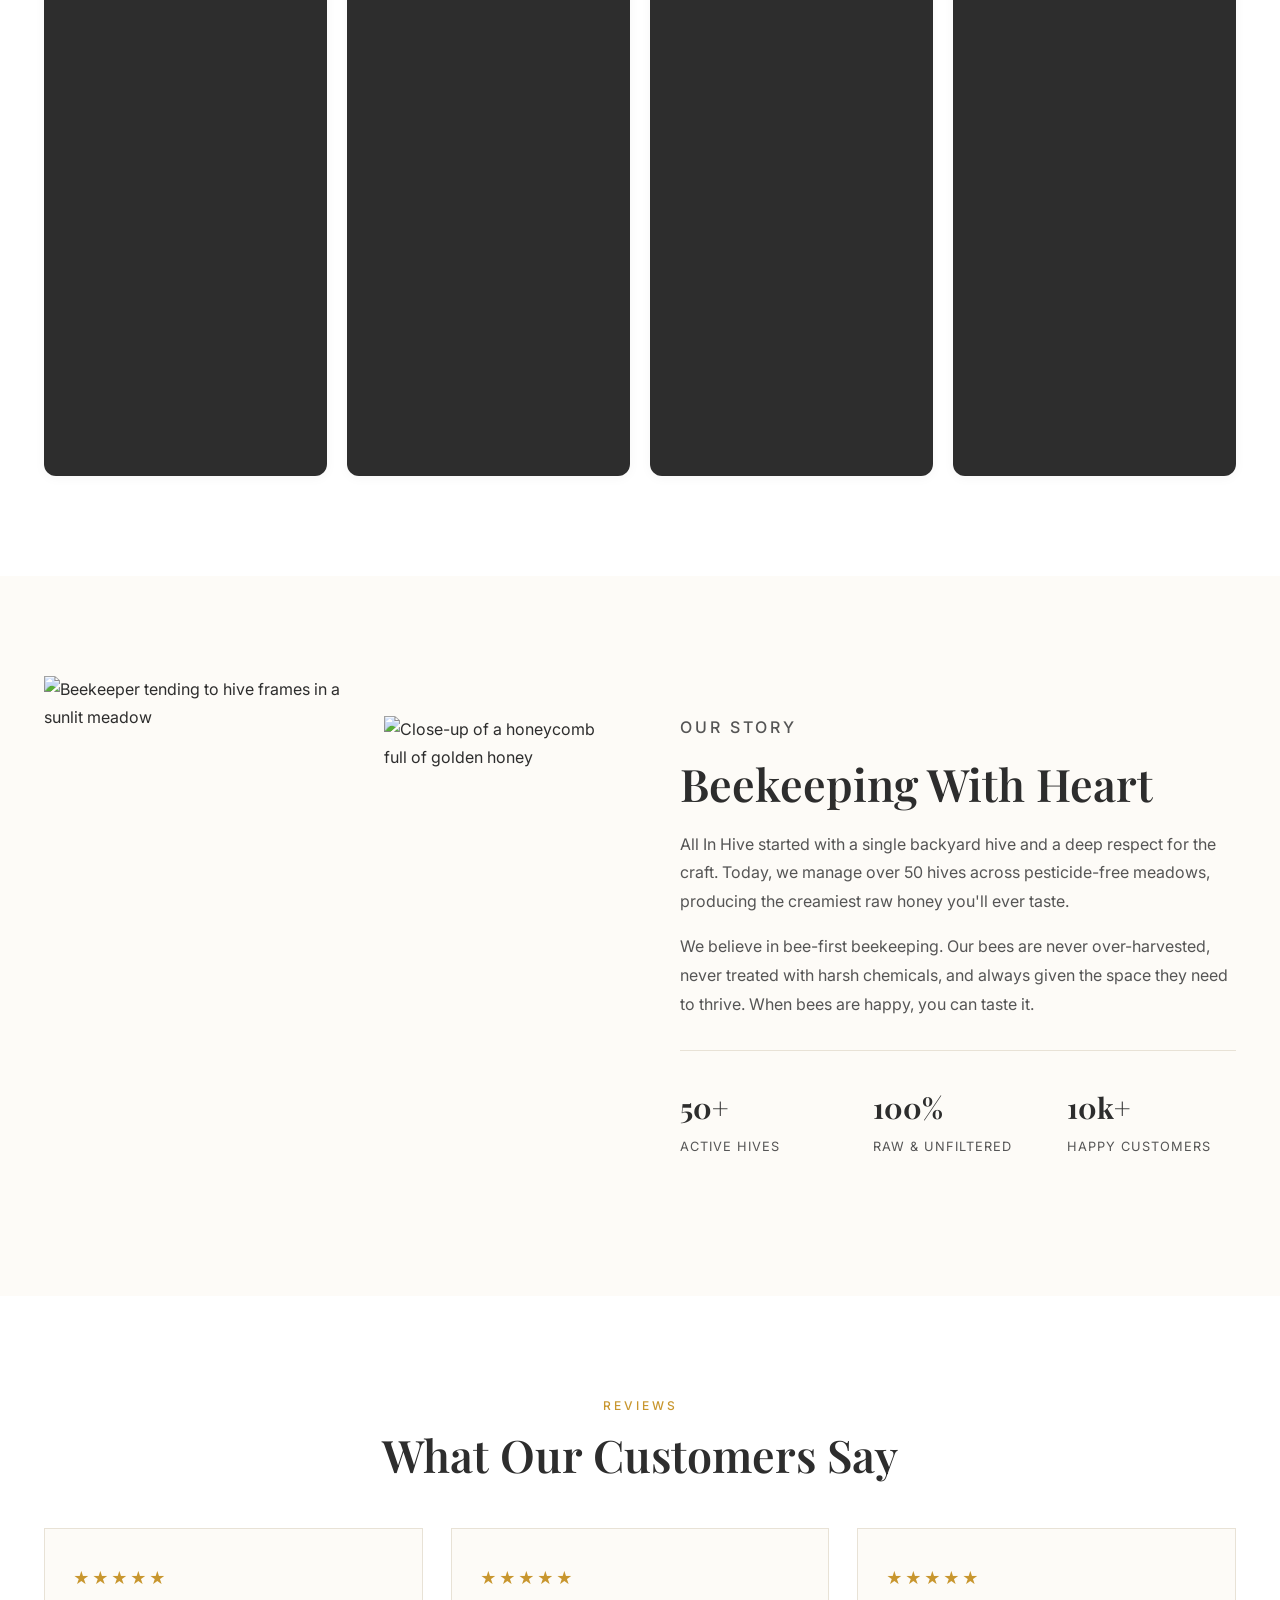
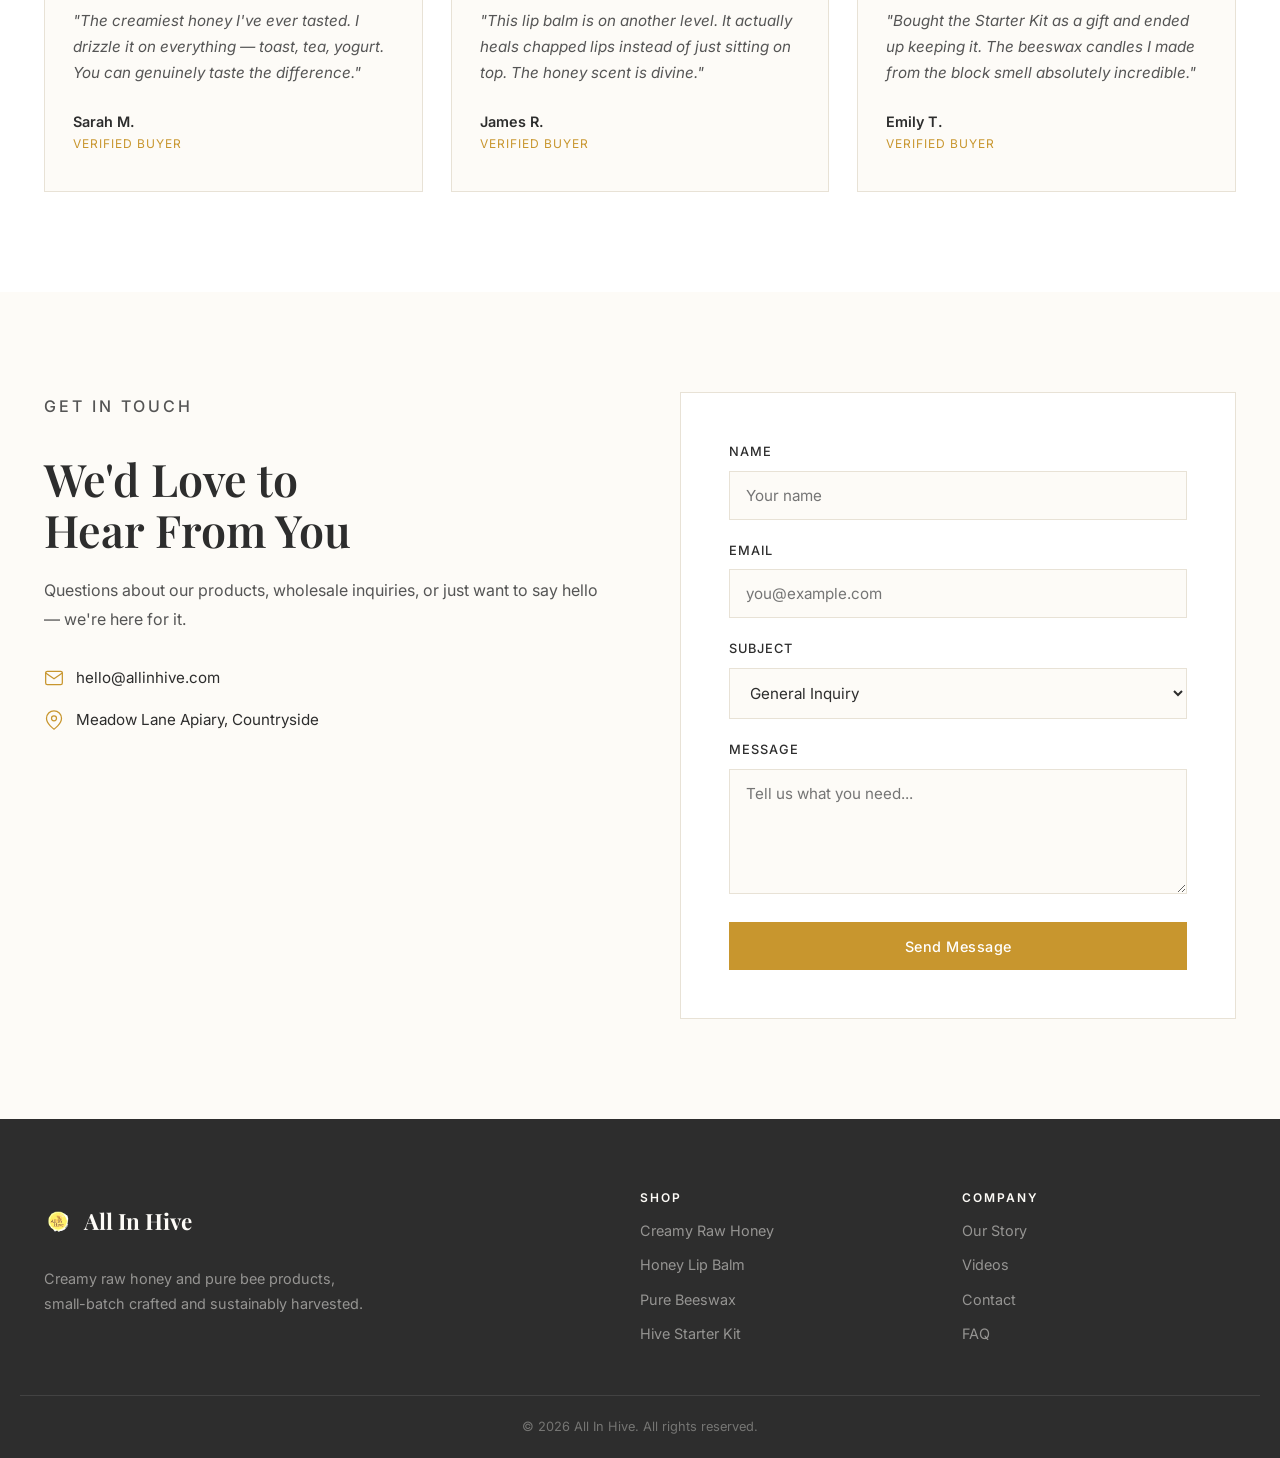
==== commit 52d91b96: "Use actual All In Hive logo.png across entire site - Pull logo.png from install-ui-ux-skill branch i" ====
--- a/index.html
+++ b/index.html
@@ -16,7 +16,7 @@
   <nav class="navbar" id="navbar">
     <div class="container nav-container">
       <a href="#" class="nav-logo">
-        <img src="logo.svg" alt="All In Hive logo" class="nav-logo-img">
+        <img src="logo.png" alt="All In Hive logo" class="nav-logo-img">
         <span class="nav-logo-text">All In Hive</span>
       </a>
       <button class="nav-toggle" id="navToggle" aria-label="Toggle navigation menu">
@@ -54,7 +54,7 @@
     >
     <div class="hero-overlay"></div>
     <div class="hero-content">
-      <img src="logo.svg" alt="All In Hive logo" class="hero-logo">
+      <img src="logo.png" alt="All In Hive logo" class="hero-logo">
       <p class="hero-tag">Small-Batch &bull; Raw &bull; Unfiltered</p>
       <h1>From Our Hive<br>To Your Home</h1>
       <a href="#products" class="btn btn-gold">Shop the Collection</a>
@@ -396,7 +396,7 @@
     <div class="container footer-content">
       <div class="footer-brand">
         <a href="#" class="footer-logo-link">
-          <img src="logo.svg" alt="All In Hive logo" class="footer-logo-img">
+          <img src="logo.png" alt="All In Hive logo" class="footer-logo-img">
           <span class="footer-logo-text">All In Hive</span>
         </a>
         <p>Creamy raw honey and pure bee products, small-batch crafted and sustainably harvested.</p>
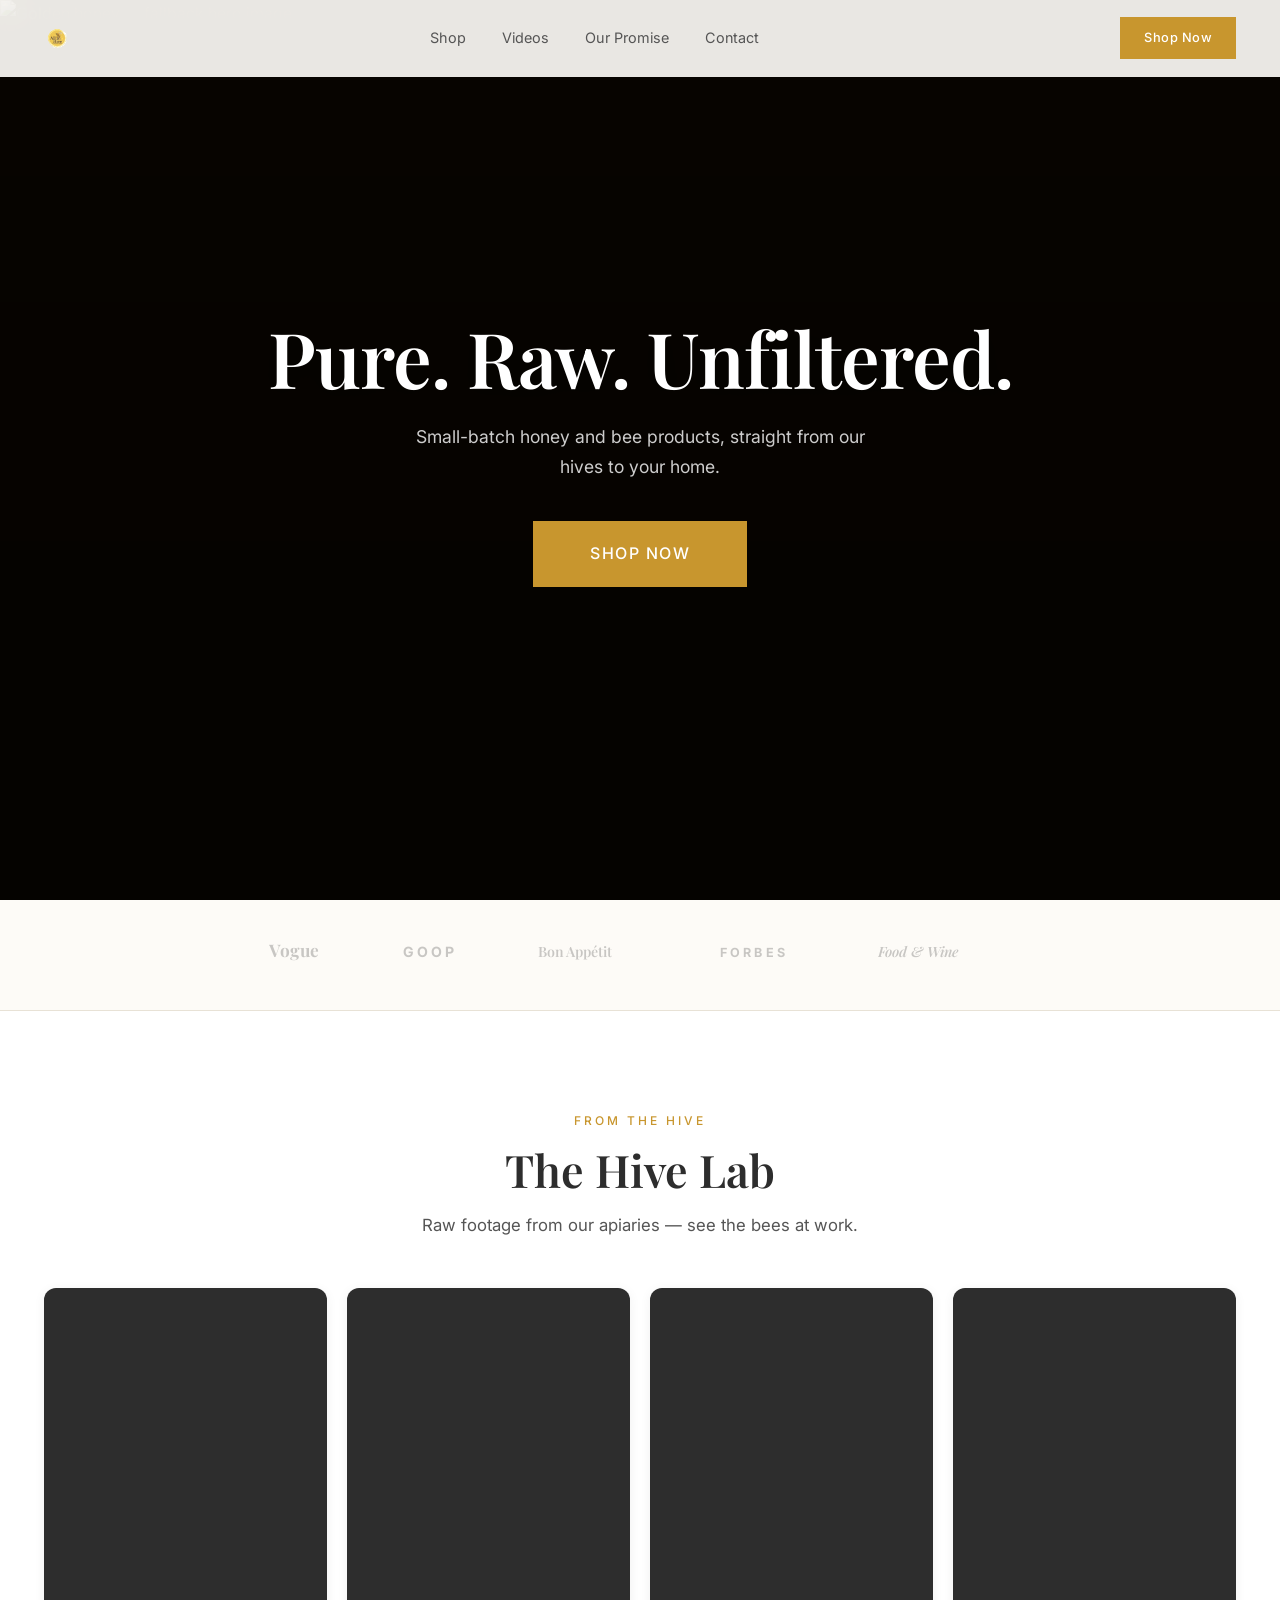
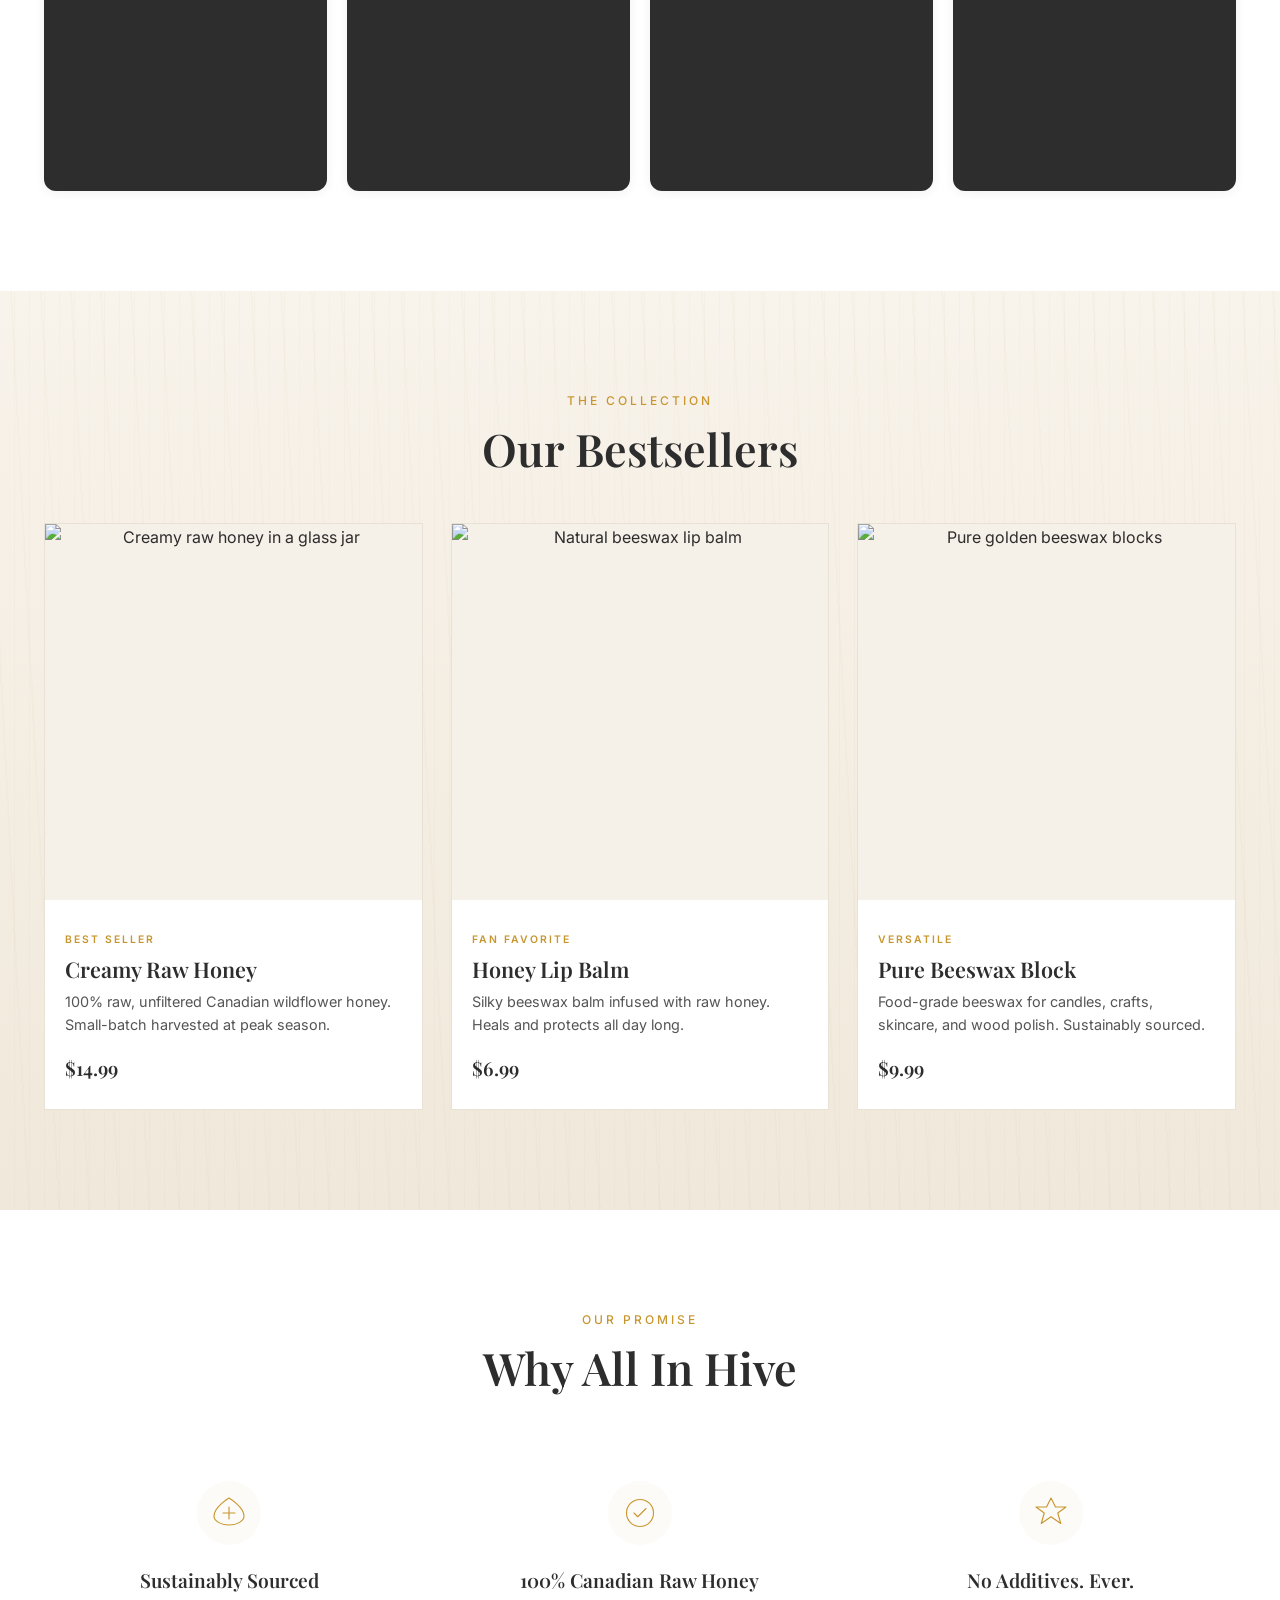
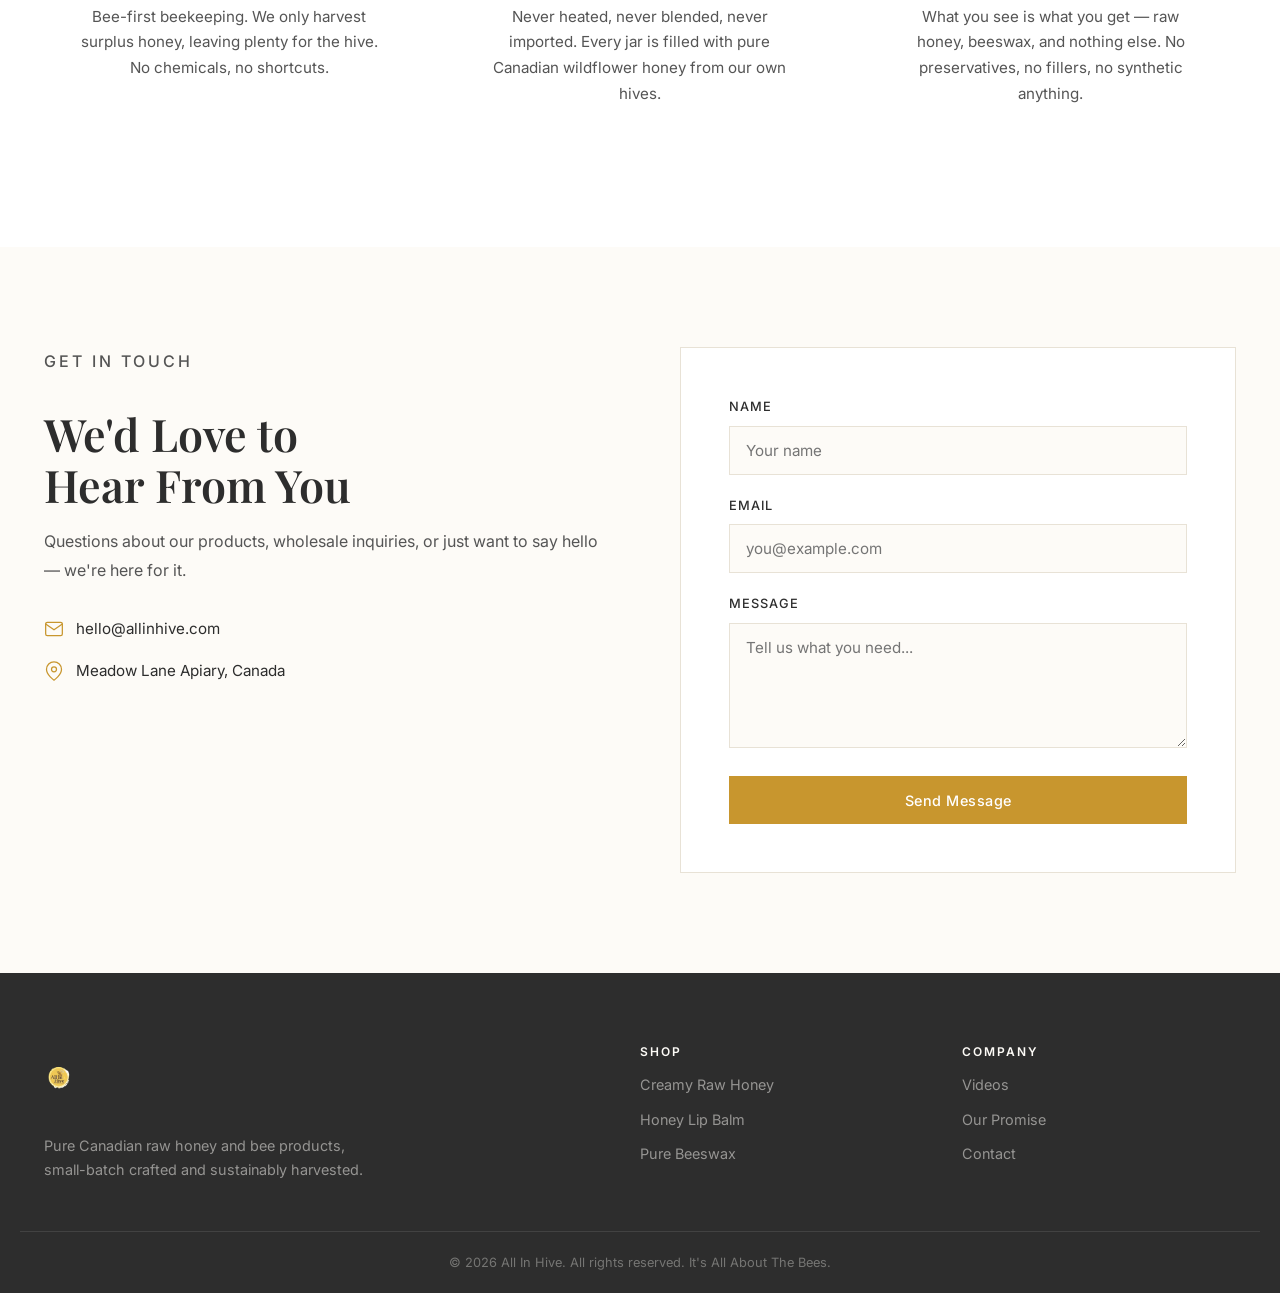
==== commit cc97ca74: "Rebuild index.html with conversion funnel layout Streamlined 5-section flow optimized for conversion" ====
--- a/index.html
+++ b/index.html
@@ -3,8 +3,8 @@
 <head>
   <meta charset="UTF-8">
   <meta name="viewport" content="width=device-width, initial-scale=1.0">
-  <title>All In Hive — Raw Honey, Lip Balm &amp; Beeswax</title>
-  <meta name="description" content="All In Hive crafts creamy raw honey, nourishing lip balms, and pure beeswax — small-batch, sustainably harvested from our hives to your home.">
+  <title>All In Hive — Pure. Raw. Unfiltered.</title>
+  <meta name="description" content="All In Hive crafts 100% Canadian raw honey, nourishing lip balms, and pure beeswax — small-batch, sustainably harvested from our hives to your home.">
   <link rel="preconnect" href="https://fonts.googleapis.com">
   <link rel="preconnect" href="https://fonts.gstatic.com" crossorigin>
   <link href="https://fonts.googleapis.com/css2?family=Playfair+Display:wght@400;500;600;700&family=Inter:wght@300;400;500;600&display=swap" rel="stylesheet">
@@ -12,12 +12,13 @@
 </head>
 <body>
 
-  <!-- NAVBAR -->
+  <!-- ==========================================
+       NAVBAR — Sticky, logo left
+       ========================================== -->
   <nav class="navbar" id="navbar">
     <div class="container nav-container">
       <a href="#" class="nav-logo">
         <img src="logo.png" alt="All In Hive logo" class="nav-logo-img">
-        <span class="nav-logo-text">All In Hive</span>
       </a>
       <button class="nav-toggle" id="navToggle" aria-label="Toggle navigation menu">
         <span></span>
@@ -25,17 +26,18 @@
         <span></span>
       </button>
       <ul class="nav-links" id="navLinks">
-        <li><a href="#products">Shop</a></li>
-        <li><a href="#bundle">Bundles</a></li>
-        <li><a href="#videos">Videos</a></li>
-        <li><a href="#about">Our Story</a></li>
+        <li><a href="#collection">Shop</a></li>
+        <li><a href="#hive-lab">Videos</a></li>
+        <li><a href="#promise">Our Promise</a></li>
         <li><a href="#contact">Contact</a></li>
       </ul>
-      <a href="#products" class="nav-cta">Shop Now</a>
+      <a href="#collection" class="nav-cta">Shop Now</a>
     </div>
   </nav>
 
-  <!-- HERO — Full-Screen Immersive Video -->
+  <!-- ==========================================
+       SECTION 1: HERO — Full-screen bee video
+       ========================================== -->
   <section class="hero" id="hero">
     <div class="hero-video-wrap" aria-hidden="true">
       <iframe
@@ -54,104 +56,104 @@
     >
     <div class="hero-overlay"></div>
     <div class="hero-content">
-      <img src="logo.png" alt="All In Hive logo" class="hero-logo">
-      <p class="hero-tag">Small-Batch &bull; Raw &bull; Unfiltered</p>
-      <h1>From Our Hive<br>To Your Home</h1>
-      <a href="#products" class="btn btn-gold">Shop the Collection</a>
-    </div>
-  </section>
-
-  <!-- TICKER — Hive Facts -->
-  <div class="ticker" aria-hidden="true">
-    <div class="ticker-track">
-      <span>SAVE THE POLLINATORS</span><span class="ticker-dot">&bull;</span>
-      <span>100% RAW &amp; UNFILTERED</span><span class="ticker-dot">&bull;</span>
-      <span>SUPPORT LOCAL BEEKEEPERS</span><span class="ticker-dot">&bull;</span>
-      <span>FROM OUR HIVE TO YOUR HOME</span><span class="ticker-dot">&bull;</span>
-      <span>SAVE THE POLLINATORS</span><span class="ticker-dot">&bull;</span>
-      <span>100% RAW &amp; UNFILTERED</span><span class="ticker-dot">&bull;</span>
-      <span>SUPPORT LOCAL BEEKEEPERS</span><span class="ticker-dot">&bull;</span>
-      <span>FROM OUR HIVE TO YOUR HOME</span><span class="ticker-dot">&bull;</span>
-      <span>SAVE THE POLLINATORS</span><span class="ticker-dot">&bull;</span>
-      <span>100% RAW &amp; UNFILTERED</span><span class="ticker-dot">&bull;</span>
-      <span>SUPPORT LOCAL BEEKEEPERS</span><span class="ticker-dot">&bull;</span>
-      <span>FROM OUR HIVE TO YOUR HOME</span><span class="ticker-dot">&bull;</span>
-    </div>
-  </div>
-
-  <!-- PRODUCTS -->
-  <section class="products" id="products">
+      <h1>Pure. Raw. Unfiltered.</h1>
+      <p class="hero-sub">Small-batch honey and bee products, straight from our hives to your home.</p>
+      <a href="#collection" class="btn btn-gold btn-hero">Shop Now</a>
+    </div>
+  </section>
+
+  <!-- ==========================================
+       SECTION 2: TRUST BAR — As Seen In
+       ========================================== -->
+  <section class="trust-bar">
+    <div class="container">
+      <div class="trust-logos">
+        <div class="trust-logo">
+          <svg viewBox="0 0 100 28" fill="currentColor"><text x="0" y="22" font-family="'Playfair Display',serif" font-size="22" font-weight="700">Vogue</text></svg>
+        </div>
+        <div class="trust-logo">
+          <svg viewBox="0 0 100 28" fill="currentColor"><text x="0" y="22" font-family="'Inter',sans-serif" font-size="18" font-weight="700" letter-spacing="4">GOOP</text></svg>
+        </div>
+        <div class="trust-logo">
+          <svg viewBox="0 0 160 28" fill="currentColor"><text x="0" y="22" font-family="'Playfair Display',serif" font-size="18" font-weight="600">Bon Appétit</text></svg>
+        </div>
+        <div class="trust-logo">
+          <svg viewBox="0 0 130 28" fill="currentColor"><text x="0" y="22" font-family="'Inter',sans-serif" font-size="16" font-weight="700" letter-spacing="4">FORBES</text></svg>
+        </div>
+        <div class="trust-logo">
+          <svg viewBox="0 0 170 28" fill="currentColor"><text x="0" y="22" font-family="'Playfair Display',serif" font-size="18" font-style="italic" font-weight="600">Food &amp; Wine</text></svg>
+        </div>
+      </div>
+    </div>
+  </section>
+
+  <!-- ==========================================
+       SECTION 3: THE HIVE LAB — YouTube Shorts
+       ========================================== -->
+  <section class="hive-lab" id="hive-lab">
+    <div class="container">
+      <p class="section-tag">From the Hive</p>
+      <h2 class="section-title">The Hive Lab</h2>
+      <p class="section-sub">Raw footage from our apiaries — see the bees at work.</p>
+      <div class="video-grid">
+        <div class="video-card">
+          <iframe src="https://www.youtube.com/embed/egnFAGsxReA" title="YouTube Short — Bees at work" frameborder="0" allow="accelerometer; autoplay; clipboard-write; encrypted-media; gyroscope; picture-in-picture" allowfullscreen loading="lazy"></iframe>
+        </div>
+        <div class="video-card">
+          <iframe src="https://www.youtube.com/embed/ndidxqw1gtU" title="YouTube Short — Hive inspection" frameborder="0" allow="accelerometer; autoplay; clipboard-write; encrypted-media; gyroscope; picture-in-picture" allowfullscreen loading="lazy"></iframe>
+        </div>
+        <div class="video-card">
+          <iframe src="https://www.youtube.com/embed/h8b34Kdv8y0" title="YouTube Short — Honey harvest" frameborder="0" allow="accelerometer; autoplay; clipboard-write; encrypted-media; gyroscope; picture-in-picture" allowfullscreen loading="lazy"></iframe>
+        </div>
+        <div class="video-card">
+          <iframe src="https://www.youtube.com/embed/ZHiElopJmBU" title="YouTube Short — Beekeeping life" frameborder="0" allow="accelerometer; autoplay; clipboard-write; encrypted-media; gyroscope; picture-in-picture" allowfullscreen loading="lazy"></iframe>
+        </div>
+      </div>
+    </div>
+  </section>
+
+  <!-- ==========================================
+       SECTION 4: THE COLLECTION — Products
+       ========================================== -->
+  <section class="collection" id="collection">
     <div class="container">
       <p class="section-tag">The Collection</p>
       <h2 class="section-title">Our Bestsellers</h2>
       <div class="product-grid">
 
-        <!-- Honey Jar -->
         <a href="products/honey-jar.html" class="product-card">
           <div class="product-image-wrap">
-            <img
-              src="https://images.unsplash.com/photo-1587049352846-4a222e784d38?w=600&h=600&fit=crop&q=80"
-              alt="Raw creamy honey in a glass jar with wooden dipper"
-              class="product-img product-img-main"
-              loading="lazy"
-            >
-            <img
-              src="https://images.unsplash.com/photo-1558642452-9d2a7deb7f62?w=600&h=600&fit=crop&q=80"
-              alt="Honey drizzled on toast with fresh fruit"
-              class="product-img product-img-hover"
-              loading="lazy"
-            >
-            <span class="quick-add btn btn-gold">Quick Add</span>
+            <img src="https://images.unsplash.com/photo-1587049352846-4a222e784d38?w=600&h=600&fit=crop&q=80" alt="Creamy raw honey in a glass jar" class="product-img product-img-main" loading="lazy">
+            <img src="https://images.unsplash.com/photo-1558642452-9d2a7deb7f62?w=600&h=600&fit=crop&q=80" alt="Honey drizzled on toast" class="product-img product-img-hover" loading="lazy">
+            <span class="quick-add">Shop Now &rarr;</span>
           </div>
           <div class="product-info">
             <span class="product-label">Best Seller</span>
             <h3>Creamy Raw Honey</h3>
-            <p class="product-desc">Unfiltered, unpasteurized wildflower honey. Thick, creamy, and bursting with natural enzymes.</p>
+            <p class="product-desc">100% raw, unfiltered Canadian wildflower honey. Small-batch harvested at peak season.</p>
             <span class="product-price">$14.99</span>
           </div>
         </a>
 
-        <!-- Lip Balm -->
         <a href="products/lip-balm.html" class="product-card">
           <div class="product-image-wrap">
-            <img
-              src="https://images.unsplash.com/photo-1599305090598-fe179d501227?w=600&h=600&fit=crop&q=80"
-              alt="Natural beeswax lip balm in a small round tin"
-              class="product-img product-img-main"
-              loading="lazy"
-            >
-            <img
-              src="https://images.unsplash.com/photo-1596462502278-27bfdc403348?w=600&h=600&fit=crop&q=80"
-              alt="Woman applying natural lip balm"
-              class="product-img product-img-hover"
-              loading="lazy"
-            >
-            <span class="quick-add btn btn-gold">Quick Add</span>
+            <img src="https://images.unsplash.com/photo-1599305090598-fe179d501227?w=600&h=600&fit=crop&q=80" alt="Natural beeswax lip balm" class="product-img product-img-main" loading="lazy">
+            <img src="https://images.unsplash.com/photo-1596462502278-27bfdc403348?w=600&h=600&fit=crop&q=80" alt="Applying lip balm" class="product-img product-img-hover" loading="lazy">
+            <span class="quick-add">Shop Now &rarr;</span>
           </div>
           <div class="product-info">
             <span class="product-label">Fan Favorite</span>
             <h3>Honey Lip Balm</h3>
-            <p class="product-desc">Silky beeswax balm infused with raw honey. Deeply moisturizes and protects all day long.</p>
+            <p class="product-desc">Silky beeswax balm infused with raw honey. Heals and protects all day long.</p>
             <span class="product-price">$6.99</span>
           </div>
         </a>
 
-        <!-- Beeswax -->
         <a href="products/beeswax.html" class="product-card">
           <div class="product-image-wrap">
-            <img
-              src="https://images.unsplash.com/photo-1615485290382-441e4d049cb5?w=600&h=600&fit=crop&q=80"
-              alt="Pure golden beeswax blocks stacked together"
-              class="product-img product-img-main"
-              loading="lazy"
-            >
-            <img
-              src="https://images.unsplash.com/photo-1602928321679-560bb453f190?w=600&h=600&fit=crop&q=80"
-              alt="Handmade beeswax candles on a wooden table"
-              class="product-img product-img-hover"
-              loading="lazy"
-            >
-            <span class="quick-add btn btn-gold">Quick Add</span>
+            <img src="https://images.unsplash.com/photo-1615485290382-441e4d049cb5?w=600&h=600&fit=crop&q=80" alt="Pure golden beeswax blocks" class="product-img product-img-main" loading="lazy">
+            <img src="https://images.unsplash.com/photo-1602928321679-560bb453f190?w=600&h=600&fit=crop&q=80" alt="Beeswax candles" class="product-img product-img-hover" loading="lazy">
+            <span class="quick-add">Shop Now &rarr;</span>
           </div>
           <div class="product-info">
             <span class="product-label">Versatile</span>
@@ -165,184 +167,54 @@
     </div>
   </section>
 
-  <!-- AS SEEN IN -->
-  <section class="seen-in">
+  <!-- ==========================================
+       SECTION 5: OUR PROMISE — 3 Columns
+       ========================================== -->
+  <section class="promise" id="promise">
     <div class="container">
-      <p class="seen-in-label">As Seen In</p>
-      <div class="seen-in-logos">
-        <div class="logo-item">
-          <svg viewBox="0 0 120 24" fill="currentColor"><text x="0" y="18" font-family="'Playfair Display', serif" font-size="18" font-weight="700">Vogue</text></svg>
-        </div>
-        <div class="logo-item">
-          <svg viewBox="0 0 180 24" fill="currentColor"><text x="0" y="18" font-family="'Inter', sans-serif" font-size="16" font-weight="600">GOOP</text></svg>
-        </div>
-        <div class="logo-item">
-          <svg viewBox="0 0 180 24" fill="currentColor"><text x="0" y="18" font-family="'Playfair Display', serif" font-size="16" font-weight="600">Bon Appétit</text></svg>
-        </div>
-        <div class="logo-item">
-          <svg viewBox="0 0 200 24" fill="currentColor"><text x="0" y="18" font-family="'Inter', sans-serif" font-size="14" font-weight="700" letter-spacing="3">FORBES</text></svg>
-        </div>
-        <div class="logo-item">
-          <svg viewBox="0 0 220 24" fill="currentColor"><text x="0" y="18" font-family="'Playfair Display', serif" font-size="16" font-style="italic" font-weight="600">Food &amp; Wine</text></svg>
-        </div>
-      </div>
-    </div>
-  </section>
-
-  <!-- BUNDLE -->
-  <section class="bundle" id="bundle">
-    <div class="container bundle-grid">
-      <div class="bundle-image">
-        <img
-          src="https://images.unsplash.com/photo-1558642452-9d2a7deb7f62?w=800&h=800&fit=crop&q=80"
-          alt="The Hive Starter Kit — honey jar, lip balm, and beeswax block arranged on a wooden surface"
-          loading="lazy"
-        >
-      </div>
-      <div class="bundle-text">
-        <span class="product-label">Save 15%</span>
-        <h2>The Hive Starter Kit</h2>
-        <p>Everything you need to experience the hive. This curated set includes one jar of our Creamy Raw Honey, one Honey Lip Balm, and one Pure Beeswax Block — beautifully packaged and ready to gift (or keep for yourself).</p>
-        <ul class="bundle-includes">
-          <li>1x Creamy Raw Honey Jar</li>
-          <li>1x Honey Lip Balm</li>
-          <li>1x Pure Beeswax Block</li>
-        </ul>
-        <div class="bundle-pricing">
-          <span class="bundle-old-price">$31.97</span>
-          <span class="bundle-new-price">$29.99</span>
-        </div>
-        <a href="#contact" class="btn btn-gold">Add Starter Kit to Cart</a>
-      </div>
-    </div>
-  </section>
-
-  <!-- SEE THE BEES IN ACTION — YouTube Shorts -->
-  <section class="videos" id="videos">
-    <div class="container">
-      <p class="section-tag">From the Hive</p>
-      <h2 class="section-title">See the Bees in Action</h2>
-      <p class="section-subtitle">Follow our beekeeping journey on YouTube — raw, real, and straight from the apiary.</p>
-      <div class="video-grid">
-        <div class="video-card">
-          <iframe
-            src="https://www.youtube.com/embed/egnFAGsxReA"
-            title="YouTube Short — Bees at work"
-            frameborder="0"
-            allow="accelerometer; autoplay; clipboard-write; encrypted-media; gyroscope; picture-in-picture"
-            allowfullscreen
-            loading="lazy"
-          ></iframe>
-        </div>
-        <div class="video-card">
-          <iframe
-            src="https://www.youtube.com/embed/ndidxqw1gtU"
-            title="YouTube Short — Hive inspection"
-            frameborder="0"
-            allow="accelerometer; autoplay; clipboard-write; encrypted-media; gyroscope; picture-in-picture"
-            allowfullscreen
-            loading="lazy"
-          ></iframe>
-        </div>
-        <div class="video-card">
-          <iframe
-            src="https://www.youtube.com/embed/h8b34Kdv8y0"
-            title="YouTube Short — Honey harvest"
-            frameborder="0"
-            allow="accelerometer; autoplay; clipboard-write; encrypted-media; gyroscope; picture-in-picture"
-            allowfullscreen
-            loading="lazy"
-          ></iframe>
-        </div>
-        <div class="video-card">
-          <iframe
-            src="https://www.youtube.com/embed/ZHiElopJmBU"
-            title="YouTube Short — Beekeeping life"
-            frameborder="0"
-            allow="accelerometer; autoplay; clipboard-write; encrypted-media; gyroscope; picture-in-picture"
-            allowfullscreen
-            loading="lazy"
-          ></iframe>
-        </div>
-      </div>
-    </div>
-  </section>
-
-  <!-- ABOUT -->
-  <section class="about" id="about">
-    <div class="container about-grid">
-      <div class="about-images">
-        <img
-          src="https://images.unsplash.com/photo-1558642452-9d2a7deb7f62?w=600&h=750&fit=crop&q=80"
-          alt="Beekeeper tending to hive frames in a sunlit meadow"
-          class="about-img about-img-1"
-          loading="lazy"
-        >
-        <img
-          src="https://images.unsplash.com/photo-1587049352846-4a222e784d38?w=400&h=500&fit=crop&q=80"
-          alt="Close-up of a honeycomb full of golden honey"
-          class="about-img about-img-2"
-          loading="lazy"
-        >
-      </div>
-      <div class="about-text">
-        <p class="section-tag">Our Story</p>
-        <h2 class="section-title">Beekeeping With Heart</h2>
-        <p>All In Hive started with a single backyard hive and a deep respect for the craft. Today, we manage over 50 hives across pesticide-free meadows, producing the creamiest raw honey you'll ever taste.</p>
-        <p>We believe in bee-first beekeeping. Our bees are never over-harvested, never treated with harsh chemicals, and always given the space they need to thrive. When bees are happy, you can taste it.</p>
-        <div class="about-stats">
-          <div class="about-stat">
-            <span class="about-stat-num">50+</span>
-            <span class="about-stat-label">Active Hives</span>
-          </div>
-          <div class="about-stat">
-            <span class="about-stat-num">100%</span>
-            <span class="about-stat-label">Raw &amp; Unfiltered</span>
-          </div>
-          <div class="about-stat">
-            <span class="about-stat-num">10k+</span>
-            <span class="about-stat-label">Happy Customers</span>
-          </div>
-        </div>
-      </div>
-    </div>
-  </section>
-
-  <!-- TESTIMONIALS -->
-  <section class="testimonials">
-    <div class="container">
-      <p class="section-tag">Reviews</p>
-      <h2 class="section-title">What Our Customers Say</h2>
-      <div class="testimonial-grid">
-        <blockquote class="testimonial-card">
-          <div class="testimonial-stars" aria-label="5 out of 5 stars">&#9733;&#9733;&#9733;&#9733;&#9733;</div>
-          <p>"The creamiest honey I've ever tasted. I drizzle it on everything — toast, tea, yogurt. You can genuinely taste the difference."</p>
-          <footer>
-            <strong>Sarah M.</strong>
-            <span>Verified Buyer</span>
-          </footer>
-        </blockquote>
-        <blockquote class="testimonial-card">
-          <div class="testimonial-stars" aria-label="5 out of 5 stars">&#9733;&#9733;&#9733;&#9733;&#9733;</div>
-          <p>"This lip balm is on another level. It actually heals chapped lips instead of just sitting on top. The honey scent is divine."</p>
-          <footer>
-            <strong>James R.</strong>
-            <span>Verified Buyer</span>
-          </footer>
-        </blockquote>
-        <blockquote class="testimonial-card">
-          <div class="testimonial-stars" aria-label="5 out of 5 stars">&#9733;&#9733;&#9733;&#9733;&#9733;</div>
-          <p>"Bought the Starter Kit as a gift and ended up keeping it. The beeswax candles I made from the block smell absolutely incredible."</p>
-          <footer>
-            <strong>Emily T.</strong>
-            <span>Verified Buyer</span>
-          </footer>
-        </blockquote>
-      </div>
-    </div>
-  </section>
-
-  <!-- CONTACT -->
+      <p class="section-tag">Our Promise</p>
+      <h2 class="section-title">Why All In Hive</h2>
+      <div class="promise-grid">
+
+        <div class="promise-card">
+          <div class="promise-icon">
+            <svg viewBox="0 0 48 48" fill="none" stroke="currentColor" stroke-width="1.5" stroke-linecap="round" stroke-linejoin="round">
+              <path d="M24 4C24 4 4 16 4 28c0 6.627 8.954 12 20 12s20-5.373 20-12C44 16 24 4 24 4z"/>
+              <path d="M24 16v16M16 24h16"/>
+            </svg>
+          </div>
+          <h3>Sustainably Sourced</h3>
+          <p>Bee-first beekeeping. We only harvest surplus honey, leaving plenty for the hive. No chemicals, no shortcuts.</p>
+        </div>
+
+        <div class="promise-card">
+          <div class="promise-icon">
+            <svg viewBox="0 0 48 48" fill="none" stroke="currentColor" stroke-width="1.5" stroke-linecap="round" stroke-linejoin="round">
+              <circle cx="24" cy="24" r="18"/>
+              <path d="M16 24l5 5 11-11"/>
+            </svg>
+          </div>
+          <h3>100% Canadian Raw Honey</h3>
+          <p>Never heated, never blended, never imported. Every jar is filled with pure Canadian wildflower honey from our own hives.</p>
+        </div>
+
+        <div class="promise-card">
+          <div class="promise-icon">
+            <svg viewBox="0 0 48 48" fill="none" stroke="currentColor" stroke-width="1.5" stroke-linecap="round" stroke-linejoin="round">
+              <path d="M24 4l6 12h14l-11 8 4 14-13-9-13 9 4-14L4 16h14z"/>
+            </svg>
+          </div>
+          <h3>No Additives. Ever.</h3>
+          <p>What you see is what you get — raw honey, beeswax, and nothing else. No preservatives, no fillers, no synthetic anything.</p>
+        </div>
+
+      </div>
+    </div>
+  </section>
+
+  <!-- ==========================================
+       CONTACT
+       ========================================== -->
   <section class="contact" id="contact">
     <div class="container contact-grid">
       <div class="contact-info">
@@ -356,7 +228,7 @@
           </div>
           <div class="contact-item">
             <svg viewBox="0 0 24 24" fill="none" stroke="currentColor" stroke-width="1.5" stroke-linecap="round" stroke-linejoin="round" class="contact-icon"><path d="M21 10c0 7-9 13-9 13s-9-6-9-13a9 9 0 0118 0z"/><circle cx="12" cy="10" r="3"/></svg>
-            <span>Meadow Lane Apiary, Countryside</span>
+            <span>Meadow Lane Apiary, Canada</span>
           </div>
         </div>
       </div>
@@ -370,15 +242,6 @@
           <input type="email" id="email" name="email" placeholder="you@example.com" required>
         </div>
         <div class="form-group">
-          <label for="subject">Subject</label>
-          <select id="subject" name="subject">
-            <option value="general">General Inquiry</option>
-            <option value="order">Place an Order</option>
-            <option value="wholesale">Wholesale / Bulk</option>
-            <option value="other">Other</option>
-          </select>
-        </div>
-        <div class="form-group">
           <label for="message">Message</label>
           <textarea id="message" name="message" rows="5" placeholder="Tell us what you need..." required></textarea>
         </div>
@@ -391,45 +254,42 @@
     </div>
   </section>
 
-  <!-- FOOTER -->
+  <!-- ==========================================
+       FOOTER
+       ========================================== -->
   <footer class="site-footer">
     <div class="container footer-content">
       <div class="footer-brand">
         <a href="#" class="footer-logo-link">
           <img src="logo.png" alt="All In Hive logo" class="footer-logo-img">
-          <span class="footer-logo-text">All In Hive</span>
         </a>
-        <p>Creamy raw honey and pure bee products, small-batch crafted and sustainably harvested.</p>
+        <p>Pure Canadian raw honey and bee products, small-batch crafted and sustainably harvested.</p>
       </div>
       <div class="footer-links">
         <h4>Shop</h4>
-        <a href="#products">Creamy Raw Honey</a>
-        <a href="#products">Honey Lip Balm</a>
-        <a href="#products">Pure Beeswax</a>
-        <a href="#bundle">Hive Starter Kit</a>
+        <a href="products/honey-jar.html">Creamy Raw Honey</a>
+        <a href="products/lip-balm.html">Honey Lip Balm</a>
+        <a href="products/beeswax.html">Pure Beeswax</a>
       </div>
       <div class="footer-links">
         <h4>Company</h4>
-        <a href="#about">Our Story</a>
-        <a href="#videos">Videos</a>
+        <a href="#hive-lab">Videos</a>
+        <a href="#promise">Our Promise</a>
         <a href="#contact">Contact</a>
-        <a href="#">FAQ</a>
       </div>
     </div>
     <div class="container footer-bottom">
-      <p>&copy; 2026 All In Hive. All rights reserved.</p>
+      <p>&copy; 2026 All In Hive. All rights reserved. It's All About The Bees.</p>
     </div>
   </footer>
 
   <script>
-    // Mobile nav toggle
     const navToggle = document.getElementById('navToggle');
     const navLinks = document.getElementById('navLinks');
     navToggle.addEventListener('click', () => {
       navLinks.classList.toggle('active');
       navToggle.classList.toggle('active');
     });
-
     navLinks.querySelectorAll('a').forEach(link => {
       link.addEventListener('click', () => {
         navLinks.classList.remove('active');
@@ -437,13 +297,11 @@
       });
     });
 
-    // Navbar scroll
     const navbar = document.getElementById('navbar');
     window.addEventListener('scroll', () => {
       navbar.classList.toggle('scrolled', window.scrollY > 50);
     });
 
-    // Smooth scroll
     document.querySelectorAll('a[href^="#"]').forEach(anchor => {
       anchor.addEventListener('click', function (e) {
         e.preventDefault();
@@ -452,14 +310,13 @@
       });
     });
 
-    // Scroll reveal
     const observer = new IntersectionObserver((entries) => {
       entries.forEach(entry => {
         if (entry.isIntersecting) entry.target.classList.add('visible');
       });
     }, { threshold: 0.1 });
 
-    document.querySelectorAll('.product-card, .testimonial-card, .about-text, .about-images, .contact-info, .contact-form, .bundle-image, .bundle-text, .video-card').forEach(el => {
+    document.querySelectorAll('.product-card, .promise-card, .video-card, .contact-info, .contact-form').forEach(el => {
       el.classList.add('fade-in');
       observer.observe(el);
     });
--- a/styles.css
+++ b/styles.css
@@ -1,6 +1,6 @@
 /* ========================================
-   ALL IN HIVE — Unique Brand Design
-   Palette: Matched to logo gold/honeycomb
+   ALL IN HIVE — Conversion Funnel Design
+   Palette: Cream + Gold + Charcoal
    Typography: Playfair Display + Inter
    ======================================== */
 
@@ -14,55 +14,31 @@
   --charcoal-light: #555555;
   --white: #FFFFFF;
   --border: #E8E2D6;
-  --wood: #D2BFA0;
-  --wood-dark: #B5A084;
 
   --font-heading: 'Playfair Display', Georgia, serif;
   --font-body: 'Inter', -apple-system, sans-serif;
 
-  --shadow-sm: 0 1px 4px rgba(0, 0, 0, 0.04);
-  --shadow-md: 0 4px 20px rgba(0, 0, 0, 0.06);
-  --shadow-lg: 0 12px 40px rgba(0, 0, 0, 0.08);
-  --shadow-card: 0 2px 12px rgba(0, 0, 0, 0.04);
-  --shadow-card-hover: 0 8px 32px rgba(0, 0, 0, 0.1);
-}
-
-/* ========================================
-   RESET & BASE
-   ======================================== */
-
-*, *::before, *::after {
-  box-sizing: border-box;
-  margin: 0;
-  padding: 0;
-}
-
-html {
-  scroll-behavior: smooth;
-  scroll-padding-top: 80px;
-}
+  --shadow-sm: 0 1px 4px rgba(0,0,0,0.04);
+  --shadow-md: 0 4px 20px rgba(0,0,0,0.06);
+  --shadow-lg: 0 12px 40px rgba(0,0,0,0.08);
+  --shadow-card-hover: 0 8px 32px rgba(0,0,0,0.1);
+}
+
+/* Reset */
+*, *::before, *::after { box-sizing: border-box; margin: 0; padding: 0; }
+html { scroll-behavior: smooth; scroll-padding-top: 80px; }
 
 body {
   font-family: var(--font-body);
   font-size: 16px;
   line-height: 1.7;
   color: var(--charcoal);
-  background-color: var(--cream);
+  background: var(--cream);
   -webkit-font-smoothing: antialiased;
-  -moz-osx-font-smoothing: grayscale;
-}
-
-img {
-  max-width: 100%;
-  height: auto;
-  display: block;
-}
-
-a {
-  color: var(--charcoal);
-  text-decoration: none;
-  transition: color 0.2s ease;
-}
+}
+
+img { max-width: 100%; height: auto; display: block; }
+a { color: var(--charcoal); text-decoration: none; transition: color 0.2s; }
 
 h1, h2, h3, h4 {
   font-family: var(--font-heading);
@@ -71,19 +47,14 @@
   color: var(--charcoal);
 }
 
-h1 { font-size: clamp(2.8rem, 5.5vw, 4.5rem); }
+h1 { font-size: clamp(3rem, 6vw, 5rem); }
 h2 { font-size: clamp(2rem, 3.5vw, 3rem); }
 h3 { font-size: clamp(1.1rem, 1.8vw, 1.35rem); }
 
-.container {
-  width: 100%;
-  max-width: 1240px;
-  margin: 0 auto;
-  padding: 0 24px;
-}
-
-/* ========================================
-   SECTION UTILITIES
+.container { width: 100%; max-width: 1240px; margin: 0 auto; padding: 0 24px; }
+
+/* ========================================
+   UTILITIES
    ======================================== */
 
 .section-tag {
@@ -96,14 +67,12 @@
   margin-bottom: 12px;
 }
 
-.section-title {
-  margin-bottom: 20px;
-}
-
-.section-subtitle {
+.section-title { margin-bottom: 16px; }
+
+.section-sub {
   font-size: 1.05rem;
   color: var(--charcoal-light);
-  max-width: 540px;
+  max-width: 520px;
   margin: 0 auto 48px;
 }
 
@@ -120,17 +89,13 @@
   font-size: 0.9rem;
   letter-spacing: 0.5px;
   padding: 14px 36px;
-  border-radius: 0;
   border: 1.5px solid transparent;
   cursor: pointer;
-  transition: all 0.25s ease;
+  transition: all 0.25s;
   min-height: 48px;
 }
 
-.btn:focus-visible {
-  outline: 2px solid var(--gold);
-  outline-offset: 2px;
-}
+.btn:focus-visible { outline: 2px solid var(--gold); outline-offset: 2px; }
 
 .btn-gold {
   background: var(--gold);
@@ -144,19 +109,13 @@
   color: var(--white);
 }
 
-.btn-ghost {
-  background: transparent;
-  color: var(--charcoal);
-  border-color: var(--charcoal);
-}
-
-.btn-ghost:hover {
-  background: var(--charcoal);
-  color: var(--white);
-}
-
-.btn-full {
-  width: 100%;
+.btn-full { width: 100%; }
+
+.btn-hero {
+  font-size: 1rem;
+  padding: 18px 56px;
+  letter-spacing: 1.5px;
+  text-transform: uppercase;
 }
 
 /* ========================================
@@ -165,15 +124,13 @@
 
 .navbar {
   position: fixed;
-  top: 0;
-  left: 0;
-  right: 0;
+  top: 0; left: 0; right: 0;
   z-index: 50;
   background: rgba(253, 251, 247, 0.92);
   backdrop-filter: blur(20px);
   -webkit-backdrop-filter: blur(20px);
   border-bottom: 1px solid transparent;
-  transition: all 0.3s ease;
+  transition: all 0.3s;
 }
 
 .navbar.scrolled {
@@ -185,31 +142,16 @@
   display: flex;
   align-items: center;
   justify-content: space-between;
-  padding: 12px 24px;
-}
-
-.nav-logo {
-  display: flex;
-  align-items: center;
-  gap: 10px;
-}
-
-.nav-logo:hover {
-  color: var(--charcoal);
-}
+  padding: 10px 24px;
+}
+
+.nav-logo { display: flex; align-items: center; }
+.nav-logo:hover { opacity: 0.85; }
 
 .nav-logo-img {
-  height: 60px;
+  height: 56px;
   width: auto;
   object-fit: contain;
-}
-
-.nav-logo-text {
-  font-family: var(--font-heading);
-  font-size: 1.4rem;
-  font-weight: 700;
-  color: var(--charcoal);
-  letter-spacing: -0.5px;
 }
 
 .nav-links {
@@ -224,12 +166,10 @@
   font-weight: 400;
   font-size: 0.9rem;
   color: var(--charcoal-light);
-  transition: color 0.2s ease;
-}
-
-.nav-links a:hover {
-  color: var(--gold);
-}
+  transition: color 0.2s;
+}
+
+.nav-links a:hover { color: var(--gold); }
 
 .nav-cta {
   font-family: var(--font-body);
@@ -239,13 +179,10 @@
   background: var(--gold);
   color: var(--white);
   letter-spacing: 0.5px;
-  transition: background 0.2s ease;
-}
-
-.nav-cta:hover {
-  background: var(--gold-dark);
-  color: var(--white);
-}
+  transition: background 0.2s;
+}
+
+.nav-cta:hover { background: var(--gold-dark); color: var(--white); }
 
 .nav-toggle {
   display: none;
@@ -266,21 +203,15 @@
   width: 22px;
   height: 1.5px;
   background: var(--charcoal);
-  transition: all 0.3s ease;
-}
-
-.nav-toggle.active span:nth-child(1) {
-  transform: rotate(45deg) translate(5px, 5px);
-}
-.nav-toggle.active span:nth-child(2) {
-  opacity: 0;
-}
-.nav-toggle.active span:nth-child(3) {
-  transform: rotate(-45deg) translate(5px, -5px);
-}
-
-/* ========================================
-   HERO — Full-Screen Immersive
+  transition: all 0.3s;
+}
+
+.nav-toggle.active span:nth-child(1) { transform: rotate(45deg) translate(5px, 5px); }
+.nav-toggle.active span:nth-child(2) { opacity: 0; }
+.nav-toggle.active span:nth-child(3) { transform: rotate(-45deg) translate(5px, -5px); }
+
+/* ========================================
+   SECTION 1: HERO — Full-screen video
    ======================================== */
 
 .hero {
@@ -290,7 +221,7 @@
   align-items: center;
   justify-content: center;
   overflow: hidden;
-  background: #1a0f00;
+  background: #0a0600;
 }
 
 .hero-video-wrap {
@@ -323,10 +254,10 @@
   position: absolute;
   inset: 0;
   z-index: 2;
-  background: radial-gradient(
-    ellipse at center,
-    rgba(0, 0, 0, 0.35) 0%,
-    rgba(0, 0, 0, 0.55) 100%
+  background: linear-gradient(
+    180deg,
+    rgba(0,0,0,0.25) 0%,
+    rgba(0,0,0,0.5) 100%
   );
 }
 
@@ -337,78 +268,115 @@
   padding: 40px 24px;
 }
 
-.hero-logo {
-  width: 200px;
-  height: auto;
-  margin: 0 auto 32px;
-  filter: drop-shadow(0 4px 24px rgba(0, 0, 0, 0.4)) brightness(1.3);
-}
-
-.hero-tag {
-  font-size: 0.75rem;
-  font-weight: 500;
-  text-transform: uppercase;
-  letter-spacing: 4px;
-  color: var(--gold-light);
-  margin-bottom: 20px;
-}
-
 .hero h1 {
   color: var(--white);
-  text-shadow: 0 2px 20px rgba(0, 0, 0, 0.4);
-  margin-bottom: 36px;
+  text-shadow: 0 2px 24px rgba(0,0,0,0.4);
+  margin-bottom: 20px;
   letter-spacing: -1px;
 }
 
-.hero .btn-gold {
-  font-size: 0.85rem;
-  padding: 16px 48px;
-  letter-spacing: 1px;
-}
-
-/* ========================================
-   TICKER — Hive Facts
-   ======================================== */
-
-.ticker {
-  background: var(--gold);
-  color: var(--white);
-  padding: 14px 0;
+.hero-sub {
+  font-size: 1.1rem;
+  color: rgba(255,255,255,0.8);
+  max-width: 460px;
+  margin: 0 auto 40px;
+  line-height: 1.7;
+}
+
+/* ========================================
+   SECTION 2: TRUST BAR
+   ======================================== */
+
+.trust-bar {
+  padding: 40px 0;
+  background: var(--cream);
+  border-bottom: 1px solid var(--border);
+}
+
+.trust-logos {
+  display: flex;
+  align-items: center;
+  justify-content: center;
+  gap: 56px;
+  flex-wrap: wrap;
+}
+
+.trust-logo {
+  opacity: 0.25;
+  transition: opacity 0.3s;
+}
+
+.trust-logo:hover { opacity: 0.5; }
+
+.trust-logo svg {
+  height: 22px;
+  width: auto;
+  color: var(--charcoal);
+}
+
+/* ========================================
+   SECTION 3: THE HIVE LAB — Videos
+   ======================================== */
+
+.hive-lab {
+  padding: 100px 0;
+  background: var(--white);
+  text-align: center;
+}
+
+.video-grid {
+  display: grid;
+  grid-template-columns: repeat(4, 1fr);
+  gap: 20px;
+}
+
+.video-card {
+  position: relative;
+  aspect-ratio: 9 / 16;
   overflow: hidden;
-  white-space: nowrap;
-}
-
-.ticker-track {
-  display: inline-flex;
-  gap: 24px;
-  animation: ticker-scroll 25s linear infinite;
-  font-family: var(--font-body);
-  font-weight: 500;
-  font-size: 0.8rem;
-  letter-spacing: 3px;
-  text-transform: uppercase;
-}
-
-.ticker-track span {
-  flex-shrink: 0;
-}
-
-.ticker-dot {
-  opacity: 0.5;
-}
-
-@keyframes ticker-scroll {
-  0% { transform: translateX(0); }
-  100% { transform: translateX(-50%); }
-}
-
-/* ========================================
-   PRODUCTS — Wood-grain farm-to-table feel
-   ======================================== */
-
-.products {
+  border-radius: 12px;
+  background: var(--charcoal);
+  box-shadow: 0 2px 12px rgba(0,0,0,0.06);
+  transition: box-shadow 0.3s, transform 0.3s;
+}
+
+.video-card:hover {
+  box-shadow: var(--shadow-lg);
+  transform: translateY(-4px);
+}
+
+.video-card iframe {
+  position: absolute;
+  inset: 0;
+  width: 100%;
+  height: 100%;
+  border: 0;
+}
+
+/* ========================================
+   SECTION 4: THE COLLECTION — Products
+   ======================================== */
+
+.collection {
   padding: 100px 0;
   text-align: center;
+  /* Wood-grain background */
+  background:
+    repeating-linear-gradient(
+      90deg,
+      transparent,
+      transparent 14px,
+      rgba(178,144,95,0.04) 14px,
+      rgba(178,144,95,0.04) 15px
+    ),
+    repeating-linear-gradient(
+      87deg,
+      transparent,
+      transparent 28px,
+      rgba(178,144,95,0.03) 28px,
+      rgba(178,144,95,0.03) 30px
+    ),
+    linear-gradient(180deg, #F8F3EB 0%, #F0E8DA 100%);
 }
 
 .product-grid {
@@ -428,35 +396,20 @@
   background: var(--white);
   border: 1px solid var(--border);
   overflow: hidden;
-  transition: box-shadow 0.35s ease;
+  transition: box-shadow 0.35s, transform 0.35s;
   cursor: pointer;
 }
 
 .product-card:hover {
   box-shadow: var(--shadow-card-hover);
+  transform: translateY(-4px);
 }
 
 .product-image-wrap {
   position: relative;
   aspect-ratio: 1 / 1;
   overflow: hidden;
-  /* Wood-grain texture background via CSS gradient */
-  background:
-    repeating-linear-gradient(
-      90deg,
-      transparent,
-      transparent 10px,
-      rgba(178, 144, 95, 0.06) 10px,
-      rgba(178, 144, 95, 0.06) 11px
-    ),
-    repeating-linear-gradient(
-      85deg,
-      transparent,
-      transparent 20px,
-      rgba(178, 144, 95, 0.04) 20px,
-      rgba(178, 144, 95, 0.04) 22px
-    ),
-    linear-gradient(180deg, #F0E8DA 0%, #E8DCC8 100%);
+  background: var(--cream-dark);
 }
 
 .product-img {
@@ -465,20 +418,12 @@
   width: 100%;
   height: 100%;
   object-fit: cover;
-  transition: opacity 0.5s ease;
-}
-
-.product-img-hover {
-  opacity: 0;
-}
-
-.product-card:hover .product-img-main {
-  opacity: 0;
-}
-
-.product-card:hover .product-img-hover {
-  opacity: 1;
-}
+  transition: opacity 0.5s;
+}
+
+.product-img-hover { opacity: 0; }
+.product-card:hover .product-img-main { opacity: 0; }
+.product-card:hover .product-img-hover { opacity: 1; }
 
 .quick-add {
   position: absolute;
@@ -488,9 +433,15 @@
   z-index: 2;
   opacity: 0;
   transform: translateY(8px);
-  transition: opacity 0.3s ease, transform 0.3s ease;
-  font-size: 0.8rem;
+  transition: opacity 0.3s, transform 0.3s;
+  background: var(--gold);
+  color: var(--white);
+  text-align: center;
   padding: 12px 24px;
+  font-family: var(--font-body);
+  font-size: 0.85rem;
+  font-weight: 500;
+  letter-spacing: 0.5px;
 }
 
 .product-card:hover .quick-add {
@@ -501,16 +452,6 @@
 .product-info {
   padding: 24px 20px;
   text-align: left;
-  /* Subtle wood texture on info area too */
-  background:
-    repeating-linear-gradient(
-      90deg,
-      transparent,
-      transparent 16px,
-      rgba(178, 144, 95, 0.03) 16px,
-      rgba(178, 144, 95, 0.03) 17px
-    ),
-    var(--white);
 }
 
 .product-label {
@@ -523,9 +464,7 @@
   margin-bottom: 8px;
 }
 
-.product-info h3 {
-  margin-bottom: 8px;
-}
+.product-info h3 { margin-bottom: 8px; }
 
 .product-desc {
   font-size: 0.9rem;
@@ -542,282 +481,56 @@
 }
 
 /* ========================================
-   AS SEEN IN
-   ======================================== */
-
-.seen-in {
-  padding: 60px 0;
-  border-top: 1px solid var(--border);
-  border-bottom: 1px solid var(--border);
-  text-align: center;
-}
-
-.seen-in-label {
-  font-size: 0.7rem;
-  font-weight: 500;
-  text-transform: uppercase;
-  letter-spacing: 3px;
-  color: var(--charcoal-light);
-  margin-bottom: 32px;
-}
-
-.seen-in-logos {
-  display: flex;
-  align-items: center;
-  justify-content: center;
-  gap: 56px;
-  flex-wrap: wrap;
-  opacity: 0.35;
-}
-
-.logo-item svg {
-  height: 22px;
-  width: auto;
-  color: var(--charcoal);
-}
-
-/* ========================================
-   BUNDLE
-   ======================================== */
-
-.bundle {
-  padding: 100px 0;
-}
-
-.bundle-grid {
-  display: grid;
-  grid-template-columns: 1fr 1fr;
-  gap: 64px;
-  align-items: center;
-}
-
-.bundle-image {
-  overflow: hidden;
-}
-
-.bundle-image img {
-  width: 100%;
-  height: 100%;
-  object-fit: cover;
-  aspect-ratio: 1 / 1;
-}
-
-.bundle-text h2 {
-  font-size: clamp(2rem, 3vw, 2.8rem);
-  margin-bottom: 16px;
-}
-
-.bundle-text p {
-  color: var(--charcoal-light);
-  line-height: 1.8;
-  margin-bottom: 24px;
-}
-
-.bundle-includes {
-  list-style: none;
-  margin-bottom: 28px;
-}
-
-.bundle-includes li {
-  padding: 8px 0;
-  border-bottom: 1px solid var(--border);
-  font-size: 0.95rem;
-  color: var(--charcoal);
-}
-
-.bundle-includes li::before {
-  content: '\2713';
-  margin-right: 12px;
-  color: var(--gold);
-  font-weight: 600;
-}
-
-.bundle-pricing {
-  display: flex;
-  align-items: baseline;
-  gap: 16px;
-  margin-bottom: 28px;
-}
-
-.bundle-old-price {
-  font-size: 1.1rem;
-  color: var(--charcoal-light);
-  text-decoration: line-through;
-}
-
-.bundle-new-price {
-  font-family: var(--font-heading);
-  font-size: 2rem;
-  font-weight: 700;
-  color: var(--charcoal);
-}
-
-/* ========================================
-   VIDEOS — YouTube Shorts Grid
-   ======================================== */
-
-.videos {
+   SECTION 5: OUR PROMISE
+   ======================================== */
+
+.promise {
   padding: 100px 0;
   background: var(--white);
   text-align: center;
 }
 
-.video-grid {
+.promise-grid {
   display: grid;
-  grid-template-columns: repeat(4, 1fr);
-  gap: 20px;
-}
-
-.video-card {
-  position: relative;
-  aspect-ratio: 9 / 16;
-  overflow: hidden;
-  border-radius: 12px;
-  background: var(--charcoal);
-  box-shadow: var(--shadow-card);
-  transition: box-shadow 0.3s ease, transform 0.3s ease;
-}
-
-.video-card:hover {
-  box-shadow: var(--shadow-lg);
-  transform: translateY(-4px);
-}
-
-.video-card iframe {
-  position: absolute;
-  inset: 0;
+  grid-template-columns: repeat(3, 1fr);
+  gap: 40px;
+  margin-top: 48px;
+}
+
+.promise-card {
+  text-align: center;
+  padding: 40px 28px;
+}
+
+.promise-icon {
+  width: 64px;
+  height: 64px;
+  margin: 0 auto 24px;
+  display: flex;
+  align-items: center;
+  justify-content: center;
+  background: var(--cream);
+  border-radius: 50%;
+  padding: 14px;
+}
+
+.promise-icon svg {
   width: 100%;
   height: 100%;
-  border: 0;
-}
-
-/* ========================================
-   ABOUT
-   ======================================== */
-
-.about {
-  padding: 100px 0;
-  background: var(--cream);
-}
-
-.about-grid {
-  display: grid;
-  grid-template-columns: 1fr 1fr;
-  gap: 80px;
-  align-items: center;
-}
-
-.about-images {
-  display: grid;
-  grid-template-columns: 3fr 2fr;
-  gap: 16px;
-}
-
-.about-img {
-  width: 100%;
-  object-fit: cover;
-}
-
-.about-img-1 {
-  height: 480px;
-}
-
-.about-img-2 {
-  height: 480px;
-  margin-top: 40px;
-}
-
-.about-text p {
-  color: var(--charcoal-light);
-  margin-bottom: 16px;
-  font-size: 1rem;
-  line-height: 1.8;
-}
-
-.about-stats {
-  display: grid;
-  grid-template-columns: repeat(3, 1fr);
-  gap: 24px;
-  margin-top: 32px;
-  padding-top: 32px;
-  border-top: 1px solid var(--border);
-}
-
-.about-stat-num {
-  display: block;
-  font-family: var(--font-heading);
-  font-size: 1.8rem;
-  font-weight: 700;
-  color: var(--charcoal);
-}
-
-.about-stat-label {
-  font-size: 0.8rem;
-  color: var(--charcoal-light);
-  text-transform: uppercase;
-  letter-spacing: 1px;
-}
-
-/* ========================================
-   TESTIMONIALS
-   ======================================== */
-
-.testimonials {
-  padding: 100px 0;
-  background: var(--white);
-  text-align: center;
-}
-
-.testimonial-grid {
-  display: grid;
-  grid-template-columns: repeat(3, 1fr);
-  gap: 28px;
-  margin-top: 48px;
-}
-
-.testimonial-card {
-  background: var(--cream);
-  border: 1px solid var(--border);
-  padding: 36px 28px;
-  text-align: left;
-  transition: box-shadow 0.3s ease;
-}
-
-.testimonial-card:hover {
-  box-shadow: var(--shadow-md);
-}
-
-.testimonial-stars {
   color: var(--gold);
-  font-size: 1rem;
-  letter-spacing: 2px;
-  margin-bottom: 16px;
-}
-
-.testimonial-card p {
+}
+
+.promise-card h3 {
+  margin-bottom: 12px;
+  font-size: 1.2rem;
+}
+
+.promise-card p {
   font-size: 0.95rem;
   color: var(--charcoal-light);
   line-height: 1.7;
-  margin-bottom: 24px;
-  font-style: italic;
-}
-
-.testimonial-card footer {
-  display: flex;
-  flex-direction: column;
-}
-
-.testimonial-card footer strong {
-  font-weight: 600;
-  color: var(--charcoal);
-  font-size: 0.9rem;
-}
-
-.testimonial-card footer span {
-  font-size: 0.75rem;
-  color: var(--gold);
-  text-transform: uppercase;
-  letter-spacing: 1px;
+  max-width: 300px;
+  margin: 0 auto;
 }
 
 /* ========================================
@@ -869,9 +582,7 @@
   padding: 48px;
 }
 
-.form-group {
-  margin-bottom: 20px;
-}
+.form-group { margin-bottom: 20px; }
 
 .form-group label {
   display: block;
@@ -894,7 +605,7 @@
   background: var(--cream);
   border: 1px solid var(--border);
   border-radius: 0;
-  transition: border-color 0.2s ease;
+  transition: border-color 0.2s;
 }
 
 .form-group input:focus,
@@ -904,10 +615,7 @@
   border-color: var(--gold);
 }
 
-.form-group textarea {
-  resize: vertical;
-  min-height: 120px;
-}
+.form-group textarea { resize: vertical; min-height: 120px; }
 
 .form-success {
   display: flex;
@@ -947,32 +655,18 @@
 }
 
 .footer-logo-link {
-  display: flex;
-  align-items: center;
-  gap: 12px;
+  display: inline-block;
   margin-bottom: 16px;
 }
 
 .footer-logo-img {
-  height: 60px;
+  height: 64px;
   width: auto;
   object-fit: contain;
-  filter: brightness(1.2);
-}
-
-.footer-logo-text {
-  font-family: var(--font-heading);
-  font-size: 1.4rem;
-  font-weight: 700;
-  color: var(--cream);
-}
-
-.footer-logo-link:hover .footer-logo-text {
-  color: var(--gold-light);
 }
 
 .footer-brand p {
-  color: rgba(253, 251, 247, 0.5);
+  color: rgba(253,251,247,0.5);
   font-size: 0.9rem;
   max-width: 320px;
   line-height: 1.7;
@@ -995,34 +689,32 @@
 }
 
 .footer-links a {
-  color: rgba(253, 251, 247, 0.5);
+  color: rgba(253,251,247,0.5);
   font-size: 0.9rem;
-  transition: color 0.2s ease;
-}
-
-.footer-links a:hover {
-  color: var(--gold-light);
-}
+  transition: color 0.2s;
+}
+
+.footer-links a:hover { color: var(--gold-light); }
 
 .footer-bottom {
-  border-top: 1px solid rgba(253, 251, 247, 0.1);
+  border-top: 1px solid rgba(253,251,247,0.1);
   padding: 20px 0;
 }
 
 .footer-bottom p {
   font-size: 0.8rem;
-  color: rgba(253, 251, 247, 0.35);
+  color: rgba(253,251,247,0.35);
   text-align: center;
 }
 
 /* ========================================
-   SCROLL ANIMATIONS
+   ANIMATIONS
    ======================================== */
 
 .fade-in {
   opacity: 0;
   transform: translateY(20px);
-  transition: opacity 0.7s ease, transform 0.7s ease;
+  transition: opacity 0.7s, transform 0.7s;
 }
 
 .fade-in.visible {
@@ -1031,15 +723,10 @@
 }
 
 @media (prefers-reduced-motion: reduce) {
-  .fade-in {
-    opacity: 1;
-    transform: none;
-    transition: none;
-  }
+  .fade-in { opacity: 1; transform: none; transition: none; }
   html { scroll-behavior: auto; }
-  .ticker-track { animation: none; }
-  .product-card:hover .quick-add { opacity: 1; transform: none; }
   .video-card:hover { transform: none; }
+  .product-card:hover { transform: none; }
 }
 
 /* ========================================
@@ -1047,28 +734,11 @@
    ======================================== */
 
 @media (max-width: 1024px) {
-  .product-grid {
-    grid-template-columns: repeat(2, 1fr);
-  }
-
-  .testimonial-grid {
-    grid-template-columns: repeat(2, 1fr);
-  }
-
-  .video-grid {
-    grid-template-columns: repeat(2, 1fr);
-  }
-
-  .about-grid,
-  .bundle-grid,
-  .contact-grid {
-    grid-template-columns: 1fr;
-    gap: 48px;
-  }
-
-  .footer-content {
-    grid-template-columns: 1fr 1fr;
-  }
+  .product-grid { grid-template-columns: repeat(2, 1fr); }
+  .video-grid { grid-template-columns: repeat(2, 1fr); }
+  .promise-grid { grid-template-columns: 1fr; max-width: 480px; margin-left: auto; margin-right: auto; }
+  .contact-grid { grid-template-columns: 1fr; gap: 48px; }
+  .footer-content { grid-template-columns: 1fr 1fr; }
 }
 
 /* ========================================
@@ -1076,16 +746,13 @@
    ======================================== */
 
 @media (max-width: 768px) {
-  .nav-toggle {
-    display: flex;
-  }
+  .nav-toggle { display: flex; }
 
   .nav-links {
     display: none;
     position: absolute;
     top: 100%;
-    left: 0;
-    right: 0;
+    left: 0; right: 0;
     background: var(--cream);
     border-bottom: 1px solid var(--border);
     padding: 16px 24px;
@@ -1094,86 +761,22 @@
     box-shadow: var(--shadow-md);
   }
 
-  .nav-links.active {
-    display: flex;
-  }
-
-  .nav-cta {
-    display: none;
-  }
-
-  .hero-logo {
-    width: 120px;
-  }
-
-  .product-grid,
-  .testimonial-grid {
-    grid-template-columns: 1fr;
-    max-width: 480px;
-    margin-left: auto;
-    margin-right: auto;
-  }
-
-  .video-grid {
-    grid-template-columns: repeat(2, 1fr);
-    gap: 12px;
-  }
-
-  .about-images {
-    grid-template-columns: 1fr;
-  }
-
-  .about-img-1, .about-img-2 {
-    height: 280px;
-  }
-
-  .about-img-2 {
-    margin-top: 0;
-  }
-
-  .about-stats {
-    grid-template-columns: repeat(3, 1fr);
-    gap: 16px;
-  }
-
-  .contact-form {
-    padding: 28px;
-  }
-
-  .footer-content {
-    grid-template-columns: 1fr;
-    gap: 32px;
-  }
-
-  .seen-in-logos {
-    gap: 32px;
-  }
-
-  .products, .about, .bundle, .testimonials, .contact, .videos {
-    padding: 64px 0;
-  }
+  .nav-links.active { display: flex; }
+  .nav-cta { display: none; }
+
+  .nav-logo-img { height: 44px; }
+
+  .product-grid { grid-template-columns: 1fr; max-width: 480px; margin-left: auto; margin-right: auto; }
+  .video-grid { grid-template-columns: repeat(2, 1fr); gap: 12px; }
+  .trust-logos { gap: 28px; }
+  .contact-form { padding: 28px; }
+  .footer-content { grid-template-columns: 1fr; gap: 32px; }
+
+  .hive-lab, .collection, .promise, .contact { padding: 64px 0; }
 }
 
 @media (max-width: 480px) {
-  .hero h1 {
-    font-size: 2.2rem;
-  }
-
-  .video-grid {
-    grid-template-columns: repeat(2, 1fr);
-    gap: 8px;
-  }
-
-  .bundle-pricing {
-    flex-direction: column;
-    gap: 4px;
-  }
-
-  .nav-logo-text {
-    font-size: 1.1rem;
-  }
-
-  .nav-logo-img {
-    height: 36px;
-  }
-}
+  .hero h1 { font-size: 2.5rem; }
+  .btn-hero { padding: 16px 40px; font-size: 0.85rem; }
+  .video-grid { grid-template-columns: repeat(2, 1fr); gap: 8px; }
+}
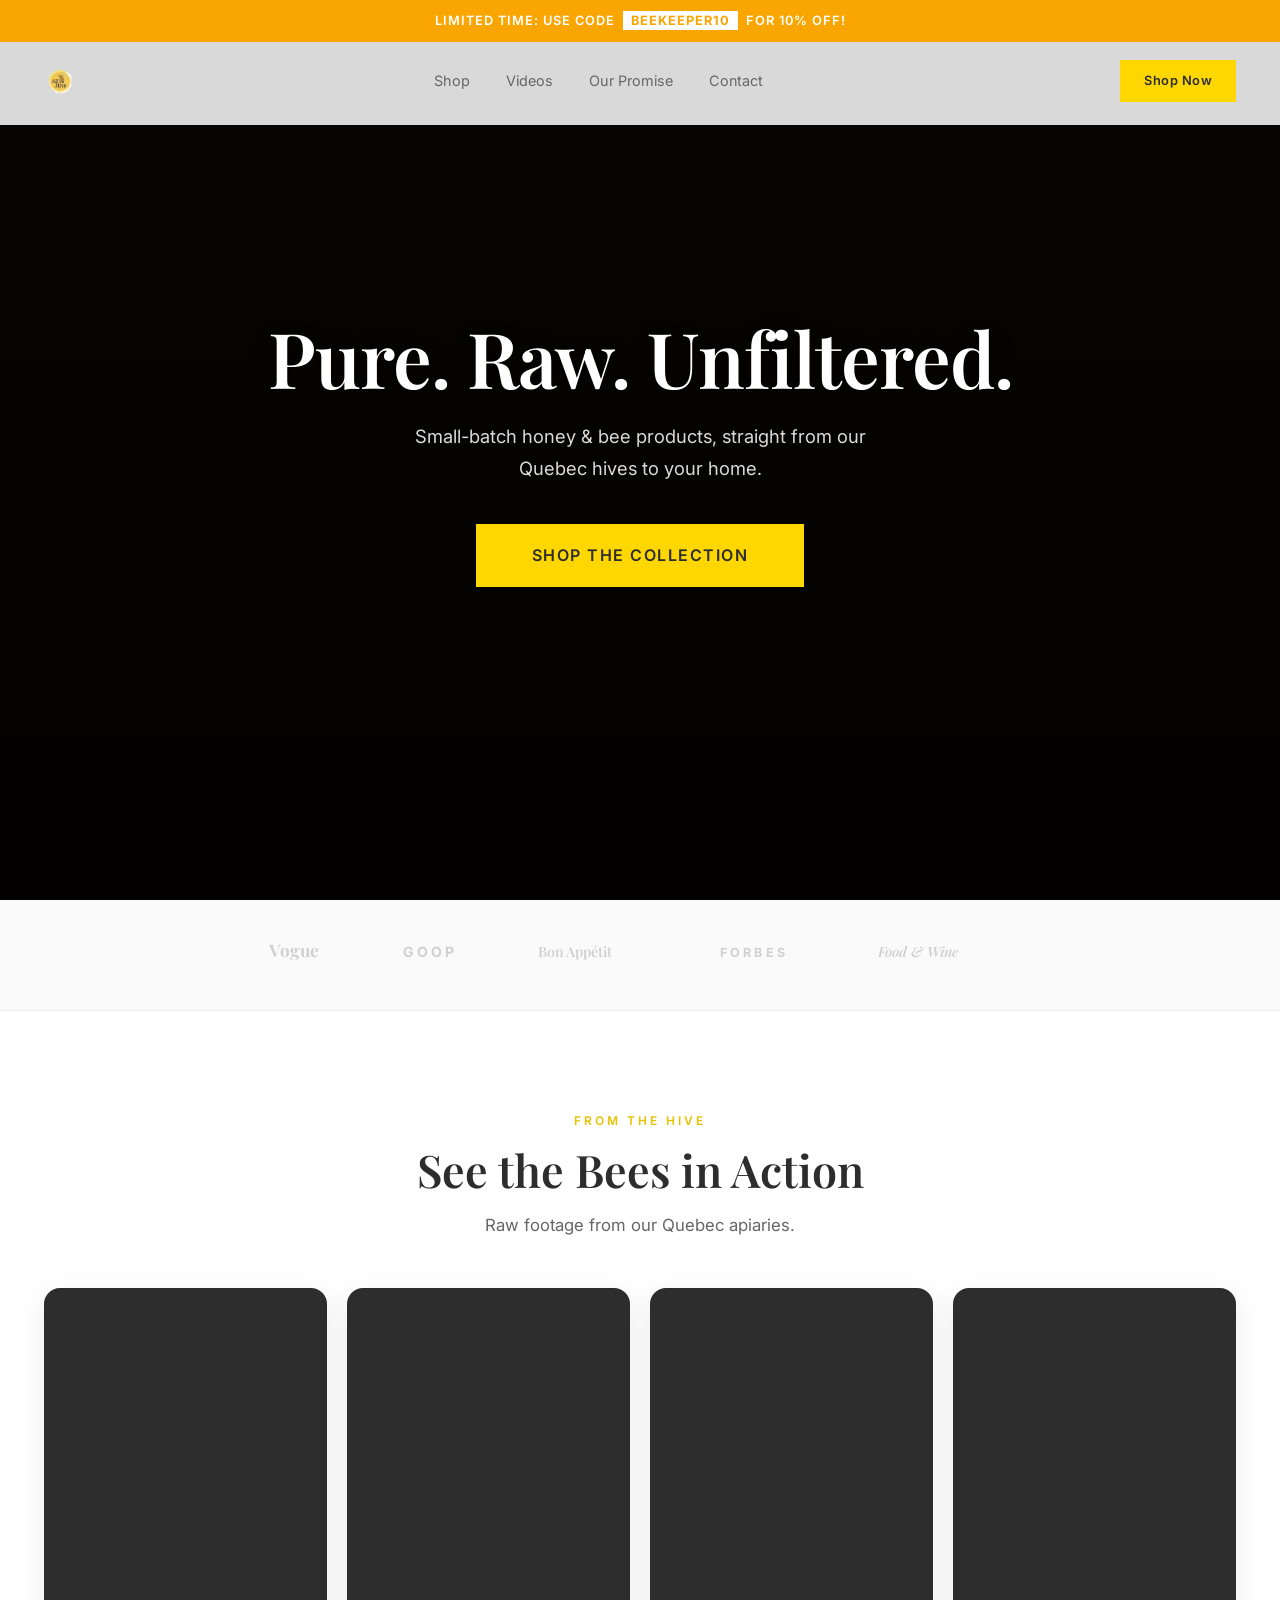
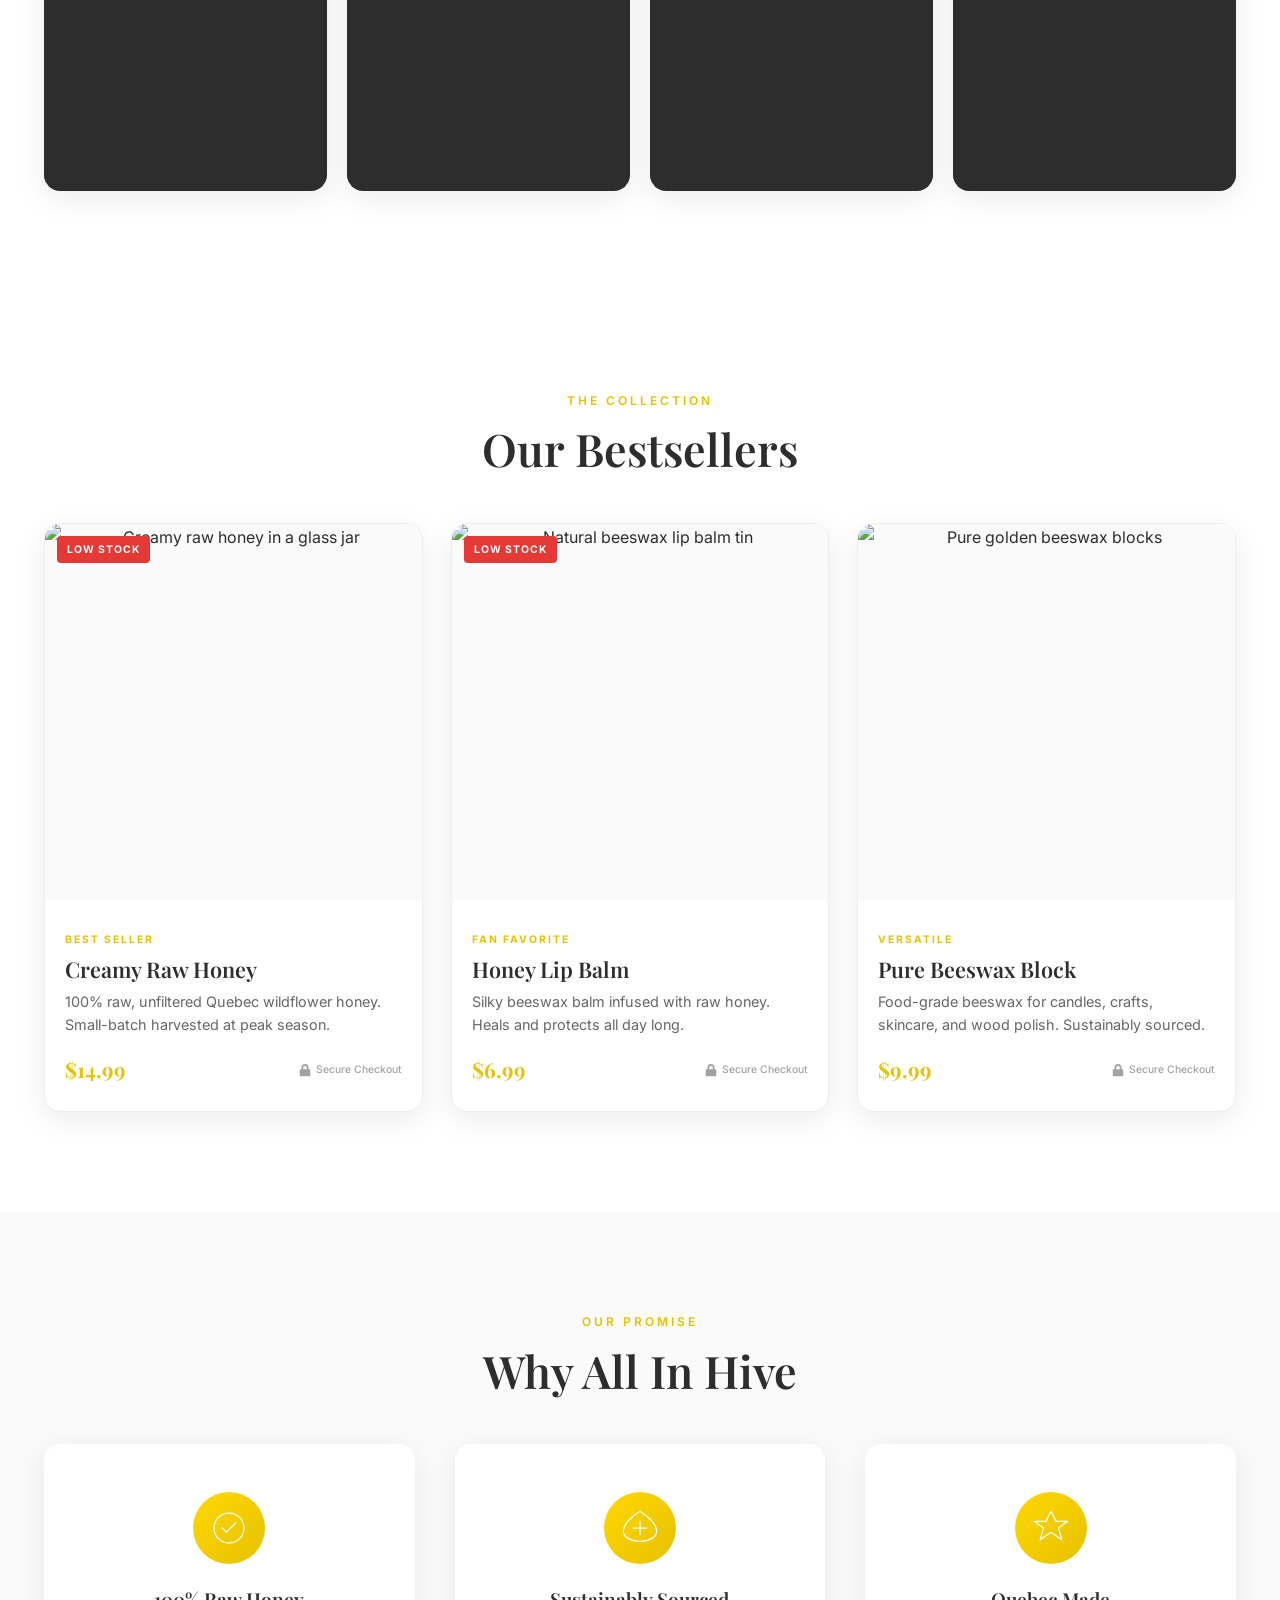
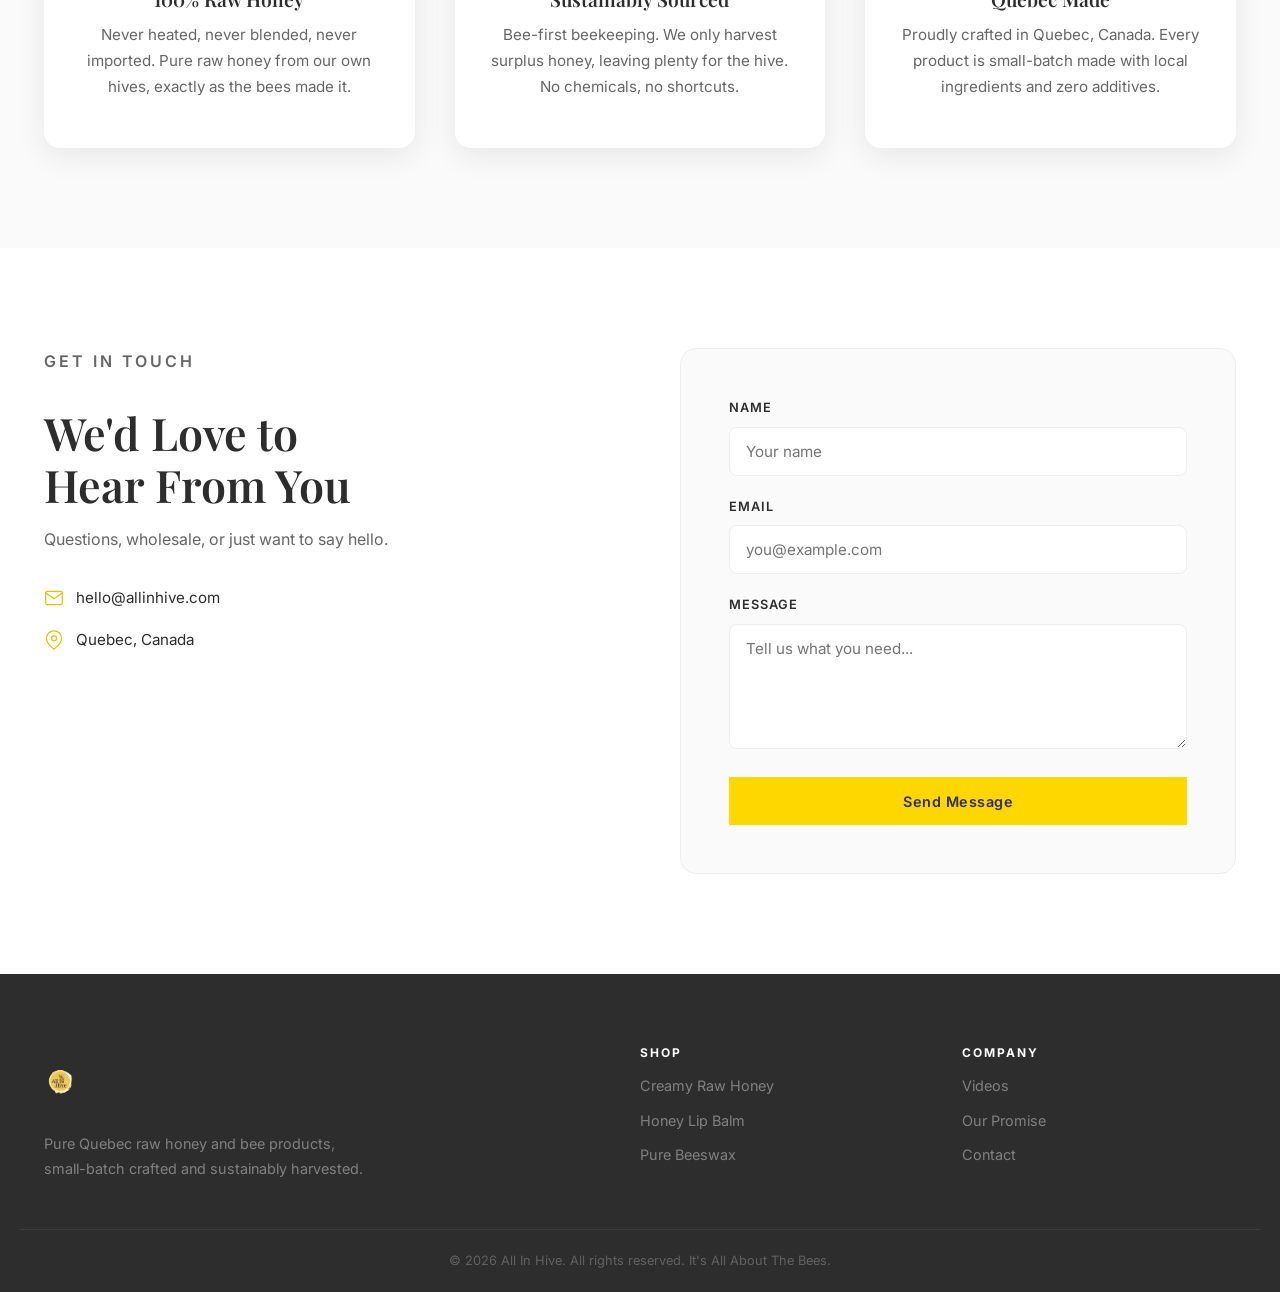
==== commit 399c2725: "Complete vibrant white + gold conversion overhaul - Sticky orange (#F9A602) discount bar: BEEKEEPER1" ====
--- a/index.html
+++ b/index.html
@@ -7,23 +7,24 @@
   <meta name="description" content="All In Hive crafts 100% Canadian raw honey, nourishing lip balms, and pure beeswax — small-batch, sustainably harvested from our hives to your home.">
   <link rel="preconnect" href="https://fonts.googleapis.com">
   <link rel="preconnect" href="https://fonts.gstatic.com" crossorigin>
-  <link href="https://fonts.googleapis.com/css2?family=Playfair+Display:wght@400;500;600;700&family=Inter:wght@300;400;500;600&display=swap" rel="stylesheet">
+  <link href="https://fonts.googleapis.com/css2?family=Playfair+Display:wght@400;500;600;700&family=Inter:wght@300;400;500;600;700&display=swap" rel="stylesheet">
   <link rel="stylesheet" href="styles.css">
 </head>
 <body>
 
-  <!-- ==========================================
-       NAVBAR — Sticky, logo left
-       ========================================== -->
+  <!-- DISCOUNT BAR -->
+  <div class="discount-bar" id="discountBar">
+    <p>LIMITED TIME: USE CODE <strong>BEEKEEPER10</strong> FOR 10% OFF!</p>
+  </div>
+
+  <!-- NAVBAR -->
   <nav class="navbar" id="navbar">
     <div class="container nav-container">
       <a href="#" class="nav-logo">
         <img src="logo.png" alt="All In Hive logo" class="nav-logo-img">
       </a>
-      <button class="nav-toggle" id="navToggle" aria-label="Toggle navigation menu">
-        <span></span>
-        <span></span>
-        <span></span>
+      <button class="nav-toggle" id="navToggle" aria-label="Toggle navigation">
+        <span></span><span></span><span></span>
       </button>
       <ul class="nav-links" id="navLinks">
         <li><a href="#collection">Shop</a></li>
@@ -31,90 +32,53 @@
         <li><a href="#promise">Our Promise</a></li>
         <li><a href="#contact">Contact</a></li>
       </ul>
-      <a href="#collection" class="nav-cta">Shop Now</a>
+      <a href="#collection" class="nav-cta btn-glow">Shop Now</a>
     </div>
   </nav>
 
-  <!-- ==========================================
-       SECTION 1: HERO — Full-screen bee video
-       ========================================== -->
+  <!-- SECTION 1: HERO -->
   <section class="hero" id="hero">
     <div class="hero-video-wrap" aria-hidden="true">
-      <iframe
-        src="https://www.youtube.com/embed/85kTHwJ1Ju8?autoplay=1&mute=1&loop=1&playlist=85kTHwJ1Ju8&controls=0&showinfo=0&rel=0&modestbranding=1&playsinline=1&enablejsapi=1"
-        title="Background video of bees at work"
-        frameborder="0"
-        allow="autoplay; encrypted-media"
-        allowfullscreen
-      ></iframe>
-    </div>
-    <img
-      src="https://images.unsplash.com/photo-1587049352846-4a222e784d38?w=1600&h=900&fit=crop&q=80"
-      alt="Golden honey — fallback hero image"
-      class="hero-fallback"
-      loading="eager"
-    >
+      <iframe src="https://www.youtube.com/embed/85kTHwJ1Ju8?autoplay=1&mute=1&loop=1&playlist=85kTHwJ1Ju8&controls=0&showinfo=0&rel=0&modestbranding=1&playsinline=1&enablejsapi=1" title="Bees at work background video" frameborder="0" allow="autoplay; encrypted-media" allowfullscreen></iframe>
+    </div>
+    <img src="https://images.unsplash.com/photo-1587049352846-4a222e784d38?w=1600&h=900&fit=crop&q=80" alt="Golden honey fallback" class="hero-fallback" loading="eager">
     <div class="hero-overlay"></div>
     <div class="hero-content">
       <h1>Pure. Raw. Unfiltered.</h1>
-      <p class="hero-sub">Small-batch honey and bee products, straight from our hives to your home.</p>
-      <a href="#collection" class="btn btn-gold btn-hero">Shop Now</a>
-    </div>
-  </section>
-
-  <!-- ==========================================
-       SECTION 2: TRUST BAR — As Seen In
-       ========================================== -->
+      <p class="hero-sub">Small-batch honey &amp; bee products, straight from our Quebec hives to your home.</p>
+      <a href="#collection" class="btn btn-yellow btn-hero btn-glow">Shop the Collection</a>
+    </div>
+  </section>
+
+  <!-- SECTION 2: TRUST BAR -->
   <section class="trust-bar">
     <div class="container">
       <div class="trust-logos">
-        <div class="trust-logo">
-          <svg viewBox="0 0 100 28" fill="currentColor"><text x="0" y="22" font-family="'Playfair Display',serif" font-size="22" font-weight="700">Vogue</text></svg>
-        </div>
-        <div class="trust-logo">
-          <svg viewBox="0 0 100 28" fill="currentColor"><text x="0" y="22" font-family="'Inter',sans-serif" font-size="18" font-weight="700" letter-spacing="4">GOOP</text></svg>
-        </div>
-        <div class="trust-logo">
-          <svg viewBox="0 0 160 28" fill="currentColor"><text x="0" y="22" font-family="'Playfair Display',serif" font-size="18" font-weight="600">Bon Appétit</text></svg>
-        </div>
-        <div class="trust-logo">
-          <svg viewBox="0 0 130 28" fill="currentColor"><text x="0" y="22" font-family="'Inter',sans-serif" font-size="16" font-weight="700" letter-spacing="4">FORBES</text></svg>
-        </div>
-        <div class="trust-logo">
-          <svg viewBox="0 0 170 28" fill="currentColor"><text x="0" y="22" font-family="'Playfair Display',serif" font-size="18" font-style="italic" font-weight="600">Food &amp; Wine</text></svg>
-        </div>
-      </div>
-    </div>
-  </section>
-
-  <!-- ==========================================
-       SECTION 3: THE HIVE LAB — YouTube Shorts
-       ========================================== -->
+        <div class="trust-logo"><svg viewBox="0 0 100 28" fill="currentColor"><text x="0" y="22" font-family="'Playfair Display',serif" font-size="22" font-weight="700">Vogue</text></svg></div>
+        <div class="trust-logo"><svg viewBox="0 0 100 28" fill="currentColor"><text x="0" y="22" font-family="'Inter',sans-serif" font-size="18" font-weight="700" letter-spacing="4">GOOP</text></svg></div>
+        <div class="trust-logo"><svg viewBox="0 0 160 28" fill="currentColor"><text x="0" y="22" font-family="'Playfair Display',serif" font-size="18" font-weight="600">Bon Appétit</text></svg></div>
+        <div class="trust-logo"><svg viewBox="0 0 130 28" fill="currentColor"><text x="0" y="22" font-family="'Inter',sans-serif" font-size="16" font-weight="700" letter-spacing="4">FORBES</text></svg></div>
+        <div class="trust-logo"><svg viewBox="0 0 170 28" fill="currentColor"><text x="0" y="22" font-family="'Playfair Display',serif" font-size="18" font-style="italic" font-weight="600">Food &amp; Wine</text></svg></div>
+      </div>
+    </div>
+  </section>
+
+  <!-- SECTION 3: FROM THE HIVE -->
   <section class="hive-lab" id="hive-lab">
     <div class="container">
       <p class="section-tag">From the Hive</p>
-      <h2 class="section-title">The Hive Lab</h2>
-      <p class="section-sub">Raw footage from our apiaries — see the bees at work.</p>
+      <h2 class="section-title">See the Bees in Action</h2>
+      <p class="section-sub">Raw footage from our Quebec apiaries.</p>
       <div class="video-grid">
-        <div class="video-card">
-          <iframe src="https://www.youtube.com/embed/egnFAGsxReA" title="YouTube Short — Bees at work" frameborder="0" allow="accelerometer; autoplay; clipboard-write; encrypted-media; gyroscope; picture-in-picture" allowfullscreen loading="lazy"></iframe>
-        </div>
-        <div class="video-card">
-          <iframe src="https://www.youtube.com/embed/ndidxqw1gtU" title="YouTube Short — Hive inspection" frameborder="0" allow="accelerometer; autoplay; clipboard-write; encrypted-media; gyroscope; picture-in-picture" allowfullscreen loading="lazy"></iframe>
-        </div>
-        <div class="video-card">
-          <iframe src="https://www.youtube.com/embed/h8b34Kdv8y0" title="YouTube Short — Honey harvest" frameborder="0" allow="accelerometer; autoplay; clipboard-write; encrypted-media; gyroscope; picture-in-picture" allowfullscreen loading="lazy"></iframe>
-        </div>
-        <div class="video-card">
-          <iframe src="https://www.youtube.com/embed/ZHiElopJmBU" title="YouTube Short — Beekeeping life" frameborder="0" allow="accelerometer; autoplay; clipboard-write; encrypted-media; gyroscope; picture-in-picture" allowfullscreen loading="lazy"></iframe>
-        </div>
-      </div>
-    </div>
-  </section>
-
-  <!-- ==========================================
-       SECTION 4: THE COLLECTION — Products
-       ========================================== -->
+        <div class="video-card"><iframe src="https://www.youtube.com/embed/egnFAGsxReA" title="YouTube Short 1" frameborder="0" allow="accelerometer; autoplay; clipboard-write; encrypted-media; gyroscope; picture-in-picture" allowfullscreen loading="lazy"></iframe></div>
+        <div class="video-card"><iframe src="https://www.youtube.com/embed/ndidxqw1gtU" title="YouTube Short 2" frameborder="0" allow="accelerometer; autoplay; clipboard-write; encrypted-media; gyroscope; picture-in-picture" allowfullscreen loading="lazy"></iframe></div>
+        <div class="video-card"><iframe src="https://www.youtube.com/embed/h8b34Kdv8y0" title="YouTube Short 3" frameborder="0" allow="accelerometer; autoplay; clipboard-write; encrypted-media; gyroscope; picture-in-picture" allowfullscreen loading="lazy"></iframe></div>
+        <div class="video-card"><iframe src="https://www.youtube.com/embed/ZHiElopJmBU" title="YouTube Short 4" frameborder="0" allow="accelerometer; autoplay; clipboard-write; encrypted-media; gyroscope; picture-in-picture" allowfullscreen loading="lazy"></iframe></div>
+      </div>
+    </div>
+  </section>
+
+  <!-- SECTION 4: PRODUCT SHOWCASE -->
   <section class="collection" id="collection">
     <div class="container">
       <p class="section-tag">The Collection</p>
@@ -123,43 +87,63 @@
 
         <a href="products/honey-jar.html" class="product-card">
           <div class="product-image-wrap">
+            <span class="badge-stock">Low Stock</span>
             <img src="https://images.unsplash.com/photo-1587049352846-4a222e784d38?w=600&h=600&fit=crop&q=80" alt="Creamy raw honey in a glass jar" class="product-img product-img-main" loading="lazy">
-            <img src="https://images.unsplash.com/photo-1558642452-9d2a7deb7f62?w=600&h=600&fit=crop&q=80" alt="Honey drizzled on toast" class="product-img product-img-hover" loading="lazy">
-            <span class="quick-add">Shop Now &rarr;</span>
+            <img src="https://images.unsplash.com/photo-1471943311424-646960669fbc?w=600&h=600&fit=crop&q=80" alt="Honeycomb dripping with golden honey" class="product-img product-img-hover" loading="lazy">
+            <span class="quick-add btn-glow">Shop Now &rarr;</span>
           </div>
           <div class="product-info">
             <span class="product-label">Best Seller</span>
             <h3>Creamy Raw Honey</h3>
-            <p class="product-desc">100% raw, unfiltered Canadian wildflower honey. Small-batch harvested at peak season.</p>
-            <span class="product-price">$14.99</span>
+            <p class="product-desc">100% raw, unfiltered Quebec wildflower honey. Small-batch harvested at peak season.</p>
+            <div class="product-bottom">
+              <span class="product-price">$14.99</span>
+              <div class="secure-badge">
+                <svg viewBox="0 0 16 16" fill="currentColor" width="14" height="14"><path d="M8 1a4 4 0 0 0-4 4v2H3a1 1 0 0 0-1 1v6a1 1 0 0 0 1 1h10a1 1 0 0 0 1-1V8a1 1 0 0 0-1-1h-1V5a4 4 0 0 0-4-4zm2 6H6V5a2 2 0 1 1 4 0v2z"/></svg>
+                <span>Secure Checkout</span>
+              </div>
+            </div>
           </div>
         </a>
 
         <a href="products/lip-balm.html" class="product-card">
           <div class="product-image-wrap">
-            <img src="https://images.unsplash.com/photo-1599305090598-fe179d501227?w=600&h=600&fit=crop&q=80" alt="Natural beeswax lip balm" class="product-img product-img-main" loading="lazy">
-            <img src="https://images.unsplash.com/photo-1596462502278-27bfdc403348?w=600&h=600&fit=crop&q=80" alt="Applying lip balm" class="product-img product-img-hover" loading="lazy">
-            <span class="quick-add">Shop Now &rarr;</span>
+            <span class="badge-stock">Low Stock</span>
+            <img src="https://images.unsplash.com/photo-1599305090598-fe179d501227?w=600&h=600&fit=crop&q=80" alt="Natural beeswax lip balm tin" class="product-img product-img-main" loading="lazy">
+            <img src="https://images.unsplash.com/photo-1608248597279-f99d160bfcbc?w=600&h=600&fit=crop&q=80" alt="Natural skincare ingredients with honey" class="product-img product-img-hover" loading="lazy">
+            <span class="quick-add btn-glow">Shop Now &rarr;</span>
           </div>
           <div class="product-info">
             <span class="product-label">Fan Favorite</span>
             <h3>Honey Lip Balm</h3>
             <p class="product-desc">Silky beeswax balm infused with raw honey. Heals and protects all day long.</p>
-            <span class="product-price">$6.99</span>
+            <div class="product-bottom">
+              <span class="product-price">$6.99</span>
+              <div class="secure-badge">
+                <svg viewBox="0 0 16 16" fill="currentColor" width="14" height="14"><path d="M8 1a4 4 0 0 0-4 4v2H3a1 1 0 0 0-1 1v6a1 1 0 0 0 1 1h10a1 1 0 0 0 1-1V8a1 1 0 0 0-1-1h-1V5a4 4 0 0 0-4-4zm2 6H6V5a2 2 0 1 1 4 0v2z"/></svg>
+                <span>Secure Checkout</span>
+              </div>
+            </div>
           </div>
         </a>
 
         <a href="products/beeswax.html" class="product-card">
           <div class="product-image-wrap">
             <img src="https://images.unsplash.com/photo-1615485290382-441e4d049cb5?w=600&h=600&fit=crop&q=80" alt="Pure golden beeswax blocks" class="product-img product-img-main" loading="lazy">
-            <img src="https://images.unsplash.com/photo-1602928321679-560bb453f190?w=600&h=600&fit=crop&q=80" alt="Beeswax candles" class="product-img product-img-hover" loading="lazy">
-            <span class="quick-add">Shop Now &rarr;</span>
+            <img src="https://images.unsplash.com/photo-1602928321679-560bb453f190?w=600&h=600&fit=crop&q=80" alt="Beeswax candles on rustic table" class="product-img product-img-hover" loading="lazy">
+            <span class="quick-add btn-glow">Shop Now &rarr;</span>
           </div>
           <div class="product-info">
             <span class="product-label">Versatile</span>
             <h3>Pure Beeswax Block</h3>
             <p class="product-desc">Food-grade beeswax for candles, crafts, skincare, and wood polish. Sustainably sourced.</p>
-            <span class="product-price">$9.99</span>
+            <div class="product-bottom">
+              <span class="product-price">$9.99</span>
+              <div class="secure-badge">
+                <svg viewBox="0 0 16 16" fill="currentColor" width="14" height="14"><path d="M8 1a4 4 0 0 0-4 4v2H3a1 1 0 0 0-1 1v6a1 1 0 0 0 1 1h10a1 1 0 0 0 1-1V8a1 1 0 0 0-1-1h-1V5a4 4 0 0 0-4-4zm2 6H6V5a2 2 0 1 1 4 0v2z"/></svg>
+                <span>Secure Checkout</span>
+              </div>
+            </div>
           </div>
         </a>
 
@@ -167,85 +151,60 @@
     </div>
   </section>
 
-  <!-- ==========================================
-       SECTION 5: OUR PROMISE — 3 Columns
-       ========================================== -->
+  <!-- SECTION 5: OUR PROMISE -->
   <section class="promise" id="promise">
     <div class="container">
       <p class="section-tag">Our Promise</p>
       <h2 class="section-title">Why All In Hive</h2>
       <div class="promise-grid">
-
         <div class="promise-card">
           <div class="promise-icon">
-            <svg viewBox="0 0 48 48" fill="none" stroke="currentColor" stroke-width="1.5" stroke-linecap="round" stroke-linejoin="round">
-              <path d="M24 4C24 4 4 16 4 28c0 6.627 8.954 12 20 12s20-5.373 20-12C44 16 24 4 24 4z"/>
-              <path d="M24 16v16M16 24h16"/>
-            </svg>
+            <svg viewBox="0 0 48 48" fill="none" stroke="currentColor" stroke-width="1.5" stroke-linecap="round" stroke-linejoin="round"><circle cx="24" cy="24" r="18"/><path d="M16 24l5 5 11-11"/></svg>
+          </div>
+          <h3>100% Raw Honey</h3>
+          <p>Never heated, never blended, never imported. Pure raw honey from our own hives, exactly as the bees made it.</p>
+        </div>
+        <div class="promise-card">
+          <div class="promise-icon">
+            <svg viewBox="0 0 48 48" fill="none" stroke="currentColor" stroke-width="1.5" stroke-linecap="round" stroke-linejoin="round"><path d="M24 4C24 4 4 16 4 28c0 6.627 8.954 12 20 12s20-5.373 20-12C44 16 24 4 24 4z"/><path d="M24 16v16M16 24h16"/></svg>
           </div>
           <h3>Sustainably Sourced</h3>
           <p>Bee-first beekeeping. We only harvest surplus honey, leaving plenty for the hive. No chemicals, no shortcuts.</p>
         </div>
-
         <div class="promise-card">
           <div class="promise-icon">
-            <svg viewBox="0 0 48 48" fill="none" stroke="currentColor" stroke-width="1.5" stroke-linecap="round" stroke-linejoin="round">
-              <circle cx="24" cy="24" r="18"/>
-              <path d="M16 24l5 5 11-11"/>
-            </svg>
-          </div>
-          <h3>100% Canadian Raw Honey</h3>
-          <p>Never heated, never blended, never imported. Every jar is filled with pure Canadian wildflower honey from our own hives.</p>
-        </div>
-
-        <div class="promise-card">
-          <div class="promise-icon">
-            <svg viewBox="0 0 48 48" fill="none" stroke="currentColor" stroke-width="1.5" stroke-linecap="round" stroke-linejoin="round">
-              <path d="M24 4l6 12h14l-11 8 4 14-13-9-13 9 4-14L4 16h14z"/>
-            </svg>
-          </div>
-          <h3>No Additives. Ever.</h3>
-          <p>What you see is what you get — raw honey, beeswax, and nothing else. No preservatives, no fillers, no synthetic anything.</p>
-        </div>
-
-      </div>
-    </div>
-  </section>
-
-  <!-- ==========================================
-       CONTACT
-       ========================================== -->
+            <svg viewBox="0 0 48 48" fill="none" stroke="currentColor" stroke-width="1.5" stroke-linecap="round" stroke-linejoin="round"><path d="M24 4l6 12h14l-11 8 4 14-13-9-13 9 4-14L4 16h14z"/></svg>
+          </div>
+          <h3>Quebec Made</h3>
+          <p>Proudly crafted in Quebec, Canada. Every product is small-batch made with local ingredients and zero additives.</p>
+        </div>
+      </div>
+    </div>
+  </section>
+
+  <!-- CONTACT -->
   <section class="contact" id="contact">
     <div class="container contact-grid">
       <div class="contact-info">
         <p class="section-tag">Get In Touch</p>
         <h2 class="section-title">We'd Love to<br>Hear From You</h2>
-        <p>Questions about our products, wholesale inquiries, or just want to say hello — we're here for it.</p>
+        <p>Questions, wholesale, or just want to say hello.</p>
         <div class="contact-details">
           <div class="contact-item">
-            <svg viewBox="0 0 24 24" fill="none" stroke="currentColor" stroke-width="1.5" stroke-linecap="round" stroke-linejoin="round" class="contact-icon"><path d="M4 4h16c1.1 0 2 .9 2 2v12c0 1.1-.9 2-2 2H4c-1.1 0-2-.9-2-2V6c0-1.1.9-2 2-2z"/><polyline points="22,6 12,13 2,6"/></svg>
+            <svg viewBox="0 0 24 24" fill="none" stroke="currentColor" stroke-width="1.5" class="contact-icon"><path d="M4 4h16c1.1 0 2 .9 2 2v12c0 1.1-.9 2-2 2H4c-1.1 0-2-.9-2-2V6c0-1.1.9-2 2-2z"/><polyline points="22,6 12,13 2,6"/></svg>
             <span>hello@allinhive.com</span>
           </div>
           <div class="contact-item">
-            <svg viewBox="0 0 24 24" fill="none" stroke="currentColor" stroke-width="1.5" stroke-linecap="round" stroke-linejoin="round" class="contact-icon"><path d="M21 10c0 7-9 13-9 13s-9-6-9-13a9 9 0 0118 0z"/><circle cx="12" cy="10" r="3"/></svg>
-            <span>Meadow Lane Apiary, Canada</span>
+            <svg viewBox="0 0 24 24" fill="none" stroke="currentColor" stroke-width="1.5" class="contact-icon"><path d="M21 10c0 7-9 13-9 13s-9-6-9-13a9 9 0 0118 0z"/><circle cx="12" cy="10" r="3"/></svg>
+            <span>Quebec, Canada</span>
           </div>
         </div>
       </div>
       <form class="contact-form" onsubmit="event.preventDefault(); document.querySelector('.form-success').style.display='flex'; this.reset();">
-        <div class="form-group">
-          <label for="name">Name</label>
-          <input type="text" id="name" name="name" placeholder="Your name" required>
-        </div>
-        <div class="form-group">
-          <label for="email">Email</label>
-          <input type="email" id="email" name="email" placeholder="you@example.com" required>
-        </div>
-        <div class="form-group">
-          <label for="message">Message</label>
-          <textarea id="message" name="message" rows="5" placeholder="Tell us what you need..." required></textarea>
-        </div>
-        <button type="submit" class="btn btn-gold btn-full">Send Message</button>
+        <div class="form-group"><label for="name">Name</label><input type="text" id="name" name="name" placeholder="Your name" required></div>
+        <div class="form-group"><label for="email">Email</label><input type="email" id="email" name="email" placeholder="you@example.com" required></div>
+        <div class="form-group"><label for="message">Message</label><textarea id="message" name="message" rows="5" placeholder="Tell us what you need..." required></textarea></div>
+        <button type="submit" class="btn btn-yellow btn-full btn-glow">Send Message</button>
         <div class="form-success" style="display:none;">
           <svg viewBox="0 0 24 24" fill="none" stroke="currentColor" stroke-width="2" class="success-icon"><path d="M22 11.08V12a10 10 0 11-5.93-9.14"/><polyline points="22 4 12 14.01 9 11.01"/></svg>
           <span>Thank you! We'll be in touch soon.</span>
@@ -254,16 +213,12 @@
     </div>
   </section>
 
-  <!-- ==========================================
-       FOOTER
-       ========================================== -->
+  <!-- FOOTER -->
   <footer class="site-footer">
     <div class="container footer-content">
       <div class="footer-brand">
-        <a href="#" class="footer-logo-link">
-          <img src="logo.png" alt="All In Hive logo" class="footer-logo-img">
-        </a>
-        <p>Pure Canadian raw honey and bee products, small-batch crafted and sustainably harvested.</p>
+        <a href="#"><img src="logo.png" alt="All In Hive logo" class="footer-logo-img"></a>
+        <p>Pure Quebec raw honey and bee products, small-batch crafted and sustainably harvested.</p>
       </div>
       <div class="footer-links">
         <h4>Shop</h4>
@@ -286,41 +241,12 @@
   <script>
     const navToggle = document.getElementById('navToggle');
     const navLinks = document.getElementById('navLinks');
-    navToggle.addEventListener('click', () => {
-      navLinks.classList.toggle('active');
-      navToggle.classList.toggle('active');
-    });
-    navLinks.querySelectorAll('a').forEach(link => {
-      link.addEventListener('click', () => {
-        navLinks.classList.remove('active');
-        navToggle.classList.remove('active');
-      });
-    });
-
-    const navbar = document.getElementById('navbar');
-    window.addEventListener('scroll', () => {
-      navbar.classList.toggle('scrolled', window.scrollY > 50);
-    });
-
-    document.querySelectorAll('a[href^="#"]').forEach(anchor => {
-      anchor.addEventListener('click', function (e) {
-        e.preventDefault();
-        const target = document.querySelector(this.getAttribute('href'));
-        if (target) target.scrollIntoView({ behavior: 'smooth', block: 'start' });
-      });
-    });
-
-    const observer = new IntersectionObserver((entries) => {
-      entries.forEach(entry => {
-        if (entry.isIntersecting) entry.target.classList.add('visible');
-      });
-    }, { threshold: 0.1 });
-
-    document.querySelectorAll('.product-card, .promise-card, .video-card, .contact-info, .contact-form').forEach(el => {
-      el.classList.add('fade-in');
-      observer.observe(el);
-    });
+    navToggle.addEventListener('click', () => { navLinks.classList.toggle('active'); navToggle.classList.toggle('active'); });
+    navLinks.querySelectorAll('a').forEach(l => l.addEventListener('click', () => { navLinks.classList.remove('active'); navToggle.classList.remove('active'); }));
+    window.addEventListener('scroll', () => { document.getElementById('navbar').classList.toggle('scrolled', window.scrollY > 50); });
+    document.querySelectorAll('a[href^="#"]').forEach(a => a.addEventListener('click', function(e) { e.preventDefault(); const t = document.querySelector(this.getAttribute('href')); if (t) t.scrollIntoView({ behavior: 'smooth', block: 'start' }); }));
+    const obs = new IntersectionObserver(entries => entries.forEach(e => { if (e.isIntersecting) e.target.classList.add('visible'); }), { threshold: 0.1 });
+    document.querySelectorAll('.product-card, .promise-card, .video-card, .contact-info, .contact-form').forEach(el => { el.classList.add('fade-in'); obs.observe(el); });
   </script>
-
 </body>
 </html>
--- a/styles.css
+++ b/styles.css
@@ -1,39 +1,36 @@
 /* ========================================
-   ALL IN HIVE — Conversion Funnel Design
-   Palette: Cream + Gold + Charcoal
-   Typography: Playfair Display + Inter
+   ALL IN HIVE — Vibrant White + Gold Design
    ======================================== */
 
 :root {
-  --cream: #FDFBF7;
-  --cream-dark: #F5F0E8;
-  --gold: #C8962E;
-  --gold-dark: #A67A1E;
-  --gold-light: #DEBA5C;
+  --white: #FFFFFF;
+  --off-white: #FAFAFA;
+  --yellow: #FFD700;
+  --yellow-dark: #E6C200;
+  --yellow-glow: rgba(255, 215, 0, 0.35);
+  --orange: #F9A602;
   --charcoal: #2D2D2D;
-  --charcoal-light: #555555;
-  --white: #FFFFFF;
-  --border: #E8E2D6;
+  --charcoal-light: #666666;
+  --border: #EEEEEE;
+  --red: #E53935;
 
   --font-heading: 'Playfair Display', Georgia, serif;
   --font-body: 'Inter', -apple-system, sans-serif;
 
-  --shadow-sm: 0 1px 4px rgba(0,0,0,0.04);
-  --shadow-md: 0 4px 20px rgba(0,0,0,0.06);
-  --shadow-lg: 0 12px 40px rgba(0,0,0,0.08);
-  --shadow-card-hover: 0 8px 32px rgba(0,0,0,0.1);
+  --float-shadow: 0 8px 30px rgba(0,0,0,0.08);
+  --float-shadow-hover: 0 16px 48px rgba(0,0,0,0.14);
 }
 
 /* Reset */
 *, *::before, *::after { box-sizing: border-box; margin: 0; padding: 0; }
-html { scroll-behavior: smooth; scroll-padding-top: 80px; }
+html { scroll-behavior: smooth; scroll-padding-top: 120px; }
 
 body {
   font-family: var(--font-body);
   font-size: 16px;
   line-height: 1.7;
   color: var(--charcoal);
-  background: var(--cream);
+  background: var(--white);
   -webkit-font-smoothing: antialiased;
 }
 
@@ -53,17 +50,13 @@
 
 .container { width: 100%; max-width: 1240px; margin: 0 auto; padding: 0 24px; }
 
-/* ========================================
-   UTILITIES
-   ======================================== */
-
 .section-tag {
   font-family: var(--font-body);
-  font-weight: 500;
+  font-weight: 600;
   font-size: 0.75rem;
   text-transform: uppercase;
   letter-spacing: 3px;
-  color: var(--gold);
+  color: var(--yellow-dark);
   margin-bottom: 12px;
 }
 
@@ -77,7 +70,7 @@
 }
 
 /* ========================================
-   BUTTONS
+   BUTTONS + SHINE ANIMATION
    ======================================== */
 
 .btn {
@@ -85,28 +78,29 @@
   align-items: center;
   justify-content: center;
   font-family: var(--font-body);
-  font-weight: 500;
+  font-weight: 600;
   font-size: 0.9rem;
   letter-spacing: 0.5px;
   padding: 14px 36px;
-  border: 1.5px solid transparent;
+  border: none;
   cursor: pointer;
   transition: all 0.25s;
   min-height: 48px;
-}
-
-.btn:focus-visible { outline: 2px solid var(--gold); outline-offset: 2px; }
-
-.btn-gold {
-  background: var(--gold);
-  color: var(--white);
-  border-color: var(--gold);
-}
-
-.btn-gold:hover {
-  background: var(--gold-dark);
-  border-color: var(--gold-dark);
-  color: var(--white);
+  position: relative;
+  overflow: hidden;
+}
+
+.btn:focus-visible { outline: 2px solid var(--yellow); outline-offset: 2px; }
+
+.btn-yellow {
+  background: var(--yellow);
+  color: var(--charcoal);
+}
+
+.btn-yellow:hover {
+  background: var(--yellow-dark);
+  color: var(--charcoal);
+  box-shadow: 0 4px 20px var(--yellow-glow);
 }
 
 .btn-full { width: 100%; }
@@ -118,47 +112,90 @@
   text-transform: uppercase;
 }
 
+/* Shine sweep animation */
+.btn-glow::after {
+  content: '';
+  position: absolute;
+  top: 0;
+  left: -75%;
+  width: 50%;
+  height: 100%;
+  background: linear-gradient(90deg, transparent, rgba(255,255,255,0.4), transparent);
+  transform: skewX(-20deg);
+  animation: shine 3s ease-in-out infinite;
+}
+
+@keyframes shine {
+  0%, 100% { left: -75%; }
+  50% { left: 125%; }
+}
+
+/* ========================================
+   DISCOUNT BAR
+   ======================================== */
+
+.discount-bar {
+  position: fixed;
+  top: 0;
+  left: 0;
+  right: 0;
+  z-index: 60;
+  background: var(--orange);
+  color: var(--white);
+  text-align: center;
+  padding: 10px 24px;
+  font-size: 0.8rem;
+  font-weight: 600;
+  letter-spacing: 1px;
+}
+
+.discount-bar strong {
+  background: var(--white);
+  color: var(--orange);
+  padding: 2px 8px;
+  margin: 0 4px;
+  font-weight: 700;
+}
+
 /* ========================================
    NAVBAR
    ======================================== */
 
 .navbar {
   position: fixed;
-  top: 0; left: 0; right: 0;
+  top: 38px;
+  left: 0;
+  right: 0;
   z-index: 50;
-  background: rgba(253, 251, 247, 0.92);
-  backdrop-filter: blur(20px);
-  -webkit-backdrop-filter: blur(20px);
+  background: rgba(255, 255, 255, 0.85);
+  backdrop-filter: blur(12px);
+  -webkit-backdrop-filter: blur(12px);
   border-bottom: 1px solid transparent;
   transition: all 0.3s;
 }
 
 .navbar.scrolled {
   border-bottom-color: var(--border);
-  box-shadow: var(--shadow-sm);
+  box-shadow: 0 1px 8px rgba(0,0,0,0.04);
 }
 
 .nav-container {
   display: flex;
   align-items: center;
   justify-content: space-between;
-  padding: 10px 24px;
+  padding: 8px 24px;
 }
 
 .nav-logo { display: flex; align-items: center; }
 .nav-logo:hover { opacity: 0.85; }
 
 .nav-logo-img {
-  height: 56px;
+  height: 70px;
   width: auto;
   object-fit: contain;
 }
 
-.nav-links {
-  display: flex;
-  list-style: none;
-  gap: 4px;
-}
+.nav-links { display: flex; list-style: none; gap: 4px; }
 
 .nav-links a {
   display: block;
@@ -166,23 +203,23 @@
   font-weight: 400;
   font-size: 0.9rem;
   color: var(--charcoal-light);
-  transition: color 0.2s;
-}
-
-.nav-links a:hover { color: var(--gold); }
+}
+
+.nav-links a:hover { color: var(--charcoal); }
 
 .nav-cta {
   font-family: var(--font-body);
   font-size: 0.8rem;
-  font-weight: 500;
+  font-weight: 600;
   padding: 10px 24px;
-  background: var(--gold);
-  color: var(--white);
+  background: var(--yellow);
+  color: var(--charcoal);
   letter-spacing: 0.5px;
-  transition: background 0.2s;
-}
-
-.nav-cta:hover { background: var(--gold-dark); color: var(--white); }
+  position: relative;
+  overflow: hidden;
+}
+
+.nav-cta:hover { background: var(--yellow-dark); color: var(--charcoal); }
 
 .nav-toggle {
   display: none;
@@ -211,7 +248,7 @@
 .nav-toggle.active span:nth-child(3) { transform: rotate(-45deg) translate(5px, -5px); }
 
 /* ========================================
-   SECTION 1: HERO — Full-screen video
+   HERO
    ======================================== */
 
 .hero {
@@ -222,6 +259,7 @@
   justify-content: center;
   overflow: hidden;
   background: #0a0600;
+  margin-top: 0;
 }
 
 .hero-video-wrap {
@@ -254,11 +292,7 @@
   position: absolute;
   inset: 0;
   z-index: 2;
-  background: linear-gradient(
-    180deg,
-    rgba(0,0,0,0.25) 0%,
-    rgba(0,0,0,0.5) 100%
-  );
+  background: linear-gradient(180deg, rgba(0,0,0,0.3) 0%, rgba(0,0,0,0.55) 100%);
 }
 
 .hero-content {
@@ -270,26 +304,25 @@
 
 .hero h1 {
   color: var(--white);
-  text-shadow: 0 2px 24px rgba(0,0,0,0.4);
+  text-shadow: 0 2px 24px rgba(0,0,0,0.5);
   margin-bottom: 20px;
   letter-spacing: -1px;
 }
 
 .hero-sub {
-  font-size: 1.1rem;
-  color: rgba(255,255,255,0.8);
-  max-width: 460px;
+  font-size: 1.15rem;
+  color: rgba(255,255,255,0.85);
+  max-width: 480px;
   margin: 0 auto 40px;
-  line-height: 1.7;
-}
-
-/* ========================================
-   SECTION 2: TRUST BAR
+}
+
+/* ========================================
+   TRUST BAR
    ======================================== */
 
 .trust-bar {
   padding: 40px 0;
-  background: var(--cream);
+  background: var(--off-white);
   border-bottom: 1px solid var(--border);
 }
 
@@ -301,21 +334,12 @@
   flex-wrap: wrap;
 }
 
-.trust-logo {
-  opacity: 0.25;
-  transition: opacity 0.3s;
-}
-
-.trust-logo:hover { opacity: 0.5; }
-
-.trust-logo svg {
-  height: 22px;
-  width: auto;
-  color: var(--charcoal);
-}
-
-/* ========================================
-   SECTION 3: THE HIVE LAB — Videos
+.trust-logo { opacity: 0.2; transition: opacity 0.3s; }
+.trust-logo:hover { opacity: 0.45; }
+.trust-logo svg { height: 22px; width: auto; color: var(--charcoal); }
+
+/* ========================================
+   HIVE LAB — Videos
    ======================================== */
 
 .hive-lab {
@@ -334,15 +358,15 @@
   position: relative;
   aspect-ratio: 9 / 16;
   overflow: hidden;
-  border-radius: 12px;
+  border-radius: 16px;
   background: var(--charcoal);
-  box-shadow: 0 2px 12px rgba(0,0,0,0.06);
-  transition: box-shadow 0.3s, transform 0.3s;
+  box-shadow: var(--float-shadow);
+  transition: transform 0.3s ease, box-shadow 0.3s ease;
 }
 
 .video-card:hover {
-  box-shadow: var(--shadow-lg);
-  transform: translateY(-4px);
+  transform: translateY(-10px);
+  box-shadow: var(--float-shadow-hover);
 }
 
 .video-card iframe {
@@ -354,29 +378,13 @@
 }
 
 /* ========================================
-   SECTION 4: THE COLLECTION — Products
+   COLLECTION — Products
    ======================================== */
 
 .collection {
   padding: 100px 0;
+  background: var(--white);
   text-align: center;
-  /* Wood-grain background */
-  background:
-    repeating-linear-gradient(
-      90deg,
-      transparent,
-      transparent 14px,
-      rgba(178,144,95,0.04) 14px,
-      rgba(178,144,95,0.04) 15px
-    ),
-    repeating-linear-gradient(
-      87deg,
-      transparent,
-      transparent 28px,
-      rgba(178,144,95,0.03) 28px,
-      rgba(178,144,95,0.03) 30px
-    ),
-    linear-gradient(180deg, #F8F3EB 0%, #F0E8DA 100%);
 }
 
 .product-grid {
@@ -386,30 +394,43 @@
   margin-top: 48px;
 }
 
-a.product-card {
-  display: block;
-  text-decoration: none;
-  color: inherit;
-}
+a.product-card { display: block; text-decoration: none; color: inherit; }
 
 .product-card {
   background: var(--white);
   border: 1px solid var(--border);
+  border-radius: 16px;
   overflow: hidden;
-  transition: box-shadow 0.35s, transform 0.35s;
+  box-shadow: var(--float-shadow);
+  transition: transform 0.3s ease, box-shadow 0.3s ease;
   cursor: pointer;
 }
 
 .product-card:hover {
-  box-shadow: var(--shadow-card-hover);
-  transform: translateY(-4px);
+  transform: translateY(-10px);
+  box-shadow: var(--float-shadow-hover);
 }
 
 .product-image-wrap {
   position: relative;
   aspect-ratio: 1 / 1;
   overflow: hidden;
-  background: var(--cream-dark);
+  background: var(--off-white);
+}
+
+.badge-stock {
+  position: absolute;
+  top: 12px;
+  left: 12px;
+  z-index: 3;
+  background: var(--red);
+  color: var(--white);
+  font-size: 0.65rem;
+  font-weight: 700;
+  text-transform: uppercase;
+  letter-spacing: 1px;
+  padding: 5px 10px;
+  border-radius: 4px;
 }
 
 .product-img {
@@ -434,14 +455,16 @@
   opacity: 0;
   transform: translateY(8px);
   transition: opacity 0.3s, transform 0.3s;
-  background: var(--gold);
-  color: var(--white);
+  background: var(--yellow);
+  color: var(--charcoal);
   text-align: center;
   padding: 12px 24px;
   font-family: var(--font-body);
   font-size: 0.85rem;
-  font-weight: 500;
-  letter-spacing: 0.5px;
+  font-weight: 600;
+  border-radius: 8px;
+  position: relative;
+  overflow: hidden;
 }
 
 .product-card:hover .quick-add {
@@ -457,10 +480,10 @@
 .product-label {
   display: inline-block;
   font-size: 0.65rem;
-  font-weight: 600;
+  font-weight: 700;
   text-transform: uppercase;
   letter-spacing: 2px;
-  color: var(--gold);
+  color: var(--yellow-dark);
   margin-bottom: 8px;
 }
 
@@ -473,20 +496,38 @@
   margin-bottom: 16px;
 }
 
+.product-bottom {
+  display: flex;
+  align-items: center;
+  justify-content: space-between;
+}
+
 .product-price {
   font-family: var(--font-heading);
-  font-size: 1.2rem;
-  font-weight: 600;
-  color: var(--charcoal);
-}
-
-/* ========================================
-   SECTION 5: OUR PROMISE
+  font-size: 1.3rem;
+  font-weight: 700;
+  color: var(--yellow-dark);
+}
+
+.secure-badge {
+  display: flex;
+  align-items: center;
+  gap: 4px;
+  font-size: 0.65rem;
+  font-weight: 500;
+  color: var(--charcoal-light);
+  opacity: 0.6;
+}
+
+.secure-badge svg { color: var(--charcoal-light); }
+
+/* ========================================
+   PROMISE
    ======================================== */
 
 .promise {
   padding: 100px 0;
-  background: var(--white);
+  background: var(--off-white);
   text-align: center;
 }
 
@@ -499,31 +540,33 @@
 
 .promise-card {
   text-align: center;
-  padding: 40px 28px;
+  padding: 48px 28px;
+  background: var(--white);
+  border-radius: 16px;
+  box-shadow: var(--float-shadow);
+  transition: transform 0.3s ease, box-shadow 0.3s ease;
+}
+
+.promise-card:hover {
+  transform: translateY(-6px);
+  box-shadow: var(--float-shadow-hover);
 }
 
 .promise-icon {
-  width: 64px;
-  height: 64px;
+  width: 72px;
+  height: 72px;
   margin: 0 auto 24px;
   display: flex;
   align-items: center;
   justify-content: center;
-  background: var(--cream);
+  background: linear-gradient(135deg, var(--yellow), var(--yellow-dark));
   border-radius: 50%;
-  padding: 14px;
-}
-
-.promise-icon svg {
-  width: 100%;
-  height: 100%;
-  color: var(--gold);
-}
-
-.promise-card h3 {
-  margin-bottom: 12px;
-  font-size: 1.2rem;
-}
+  padding: 16px;
+}
+
+.promise-icon svg { width: 100%; height: 100%; color: var(--white); }
+
+.promise-card h3 { margin-bottom: 12px; font-size: 1.2rem; }
 
 .promise-card p {
   font-size: 0.95rem;
@@ -539,7 +582,7 @@
 
 .contact {
   padding: 100px 0;
-  background: var(--cream);
+  background: var(--white);
 }
 
 .contact-grid {
@@ -553,14 +596,9 @@
   color: var(--charcoal-light);
   margin-bottom: 32px;
   font-size: 1rem;
-  line-height: 1.8;
-}
-
-.contact-details {
-  display: flex;
-  flex-direction: column;
-  gap: 16px;
-}
+}
+
+.contact-details { display: flex; flex-direction: column; gap: 16px; }
 
 .contact-item {
   display: flex;
@@ -573,12 +611,13 @@
   width: 20px;
   height: 20px;
   flex-shrink: 0;
-  color: var(--gold);
+  color: var(--yellow-dark);
 }
 
 .contact-form {
-  background: var(--white);
+  background: var(--off-white);
   border: 1px solid var(--border);
+  border-radius: 16px;
   padding: 48px;
 }
 
@@ -586,7 +625,7 @@
 
 .form-group label {
   display: block;
-  font-weight: 500;
+  font-weight: 600;
   font-size: 0.8rem;
   text-transform: uppercase;
   letter-spacing: 1px;
@@ -602,9 +641,9 @@
   font-family: var(--font-body);
   font-size: 0.95rem;
   color: var(--charcoal);
-  background: var(--cream);
+  background: var(--white);
   border: 1px solid var(--border);
-  border-radius: 0;
+  border-radius: 8px;
   transition: border-color 0.2s;
 }
 
@@ -612,7 +651,8 @@
 .form-group select:focus,
 .form-group textarea:focus {
   outline: none;
-  border-color: var(--gold);
+  border-color: var(--yellow);
+  box-shadow: 0 0 0 3px var(--yellow-glow);
 }
 
 .form-group textarea { resize: vertical; min-height: 120px; }
@@ -623,19 +663,15 @@
   gap: 10px;
   margin-top: 16px;
   padding: 14px 16px;
-  background: var(--cream);
+  background: var(--white);
   border: 1px solid var(--border);
+  border-radius: 8px;
   color: var(--charcoal);
   font-weight: 500;
   font-size: 0.9rem;
 }
 
-.success-icon {
-  width: 20px;
-  height: 20px;
-  flex-shrink: 0;
-  color: var(--gold);
-}
+.success-icon { width: 20px; height: 20px; flex-shrink: 0; color: var(--yellow-dark); }
 
 /* ========================================
    FOOTER
@@ -643,7 +679,7 @@
 
 .site-footer {
   background: var(--charcoal);
-  color: var(--cream);
+  color: #ccc;
   padding: 72px 0 0;
 }
 
@@ -654,56 +690,47 @@
   padding-bottom: 48px;
 }
 
-.footer-logo-link {
-  display: inline-block;
-  margin-bottom: 16px;
-}
-
 .footer-logo-img {
-  height: 64px;
+  height: 70px;
   width: auto;
   object-fit: contain;
+  margin-bottom: 16px;
 }
 
 .footer-brand p {
-  color: rgba(253,251,247,0.5);
+  color: rgba(255,255,255,0.4);
   font-size: 0.9rem;
   max-width: 320px;
   line-height: 1.7;
 }
 
-.footer-links {
-  display: flex;
-  flex-direction: column;
-  gap: 10px;
-}
+.footer-links { display: flex; flex-direction: column; gap: 10px; }
 
 .footer-links h4 {
-  color: var(--cream);
+  color: var(--white);
   font-family: var(--font-body);
   font-size: 0.75rem;
-  font-weight: 600;
+  font-weight: 700;
   text-transform: uppercase;
   letter-spacing: 2px;
   margin-bottom: 4px;
 }
 
 .footer-links a {
-  color: rgba(253,251,247,0.5);
+  color: rgba(255,255,255,0.4);
   font-size: 0.9rem;
-  transition: color 0.2s;
-}
-
-.footer-links a:hover { color: var(--gold-light); }
+}
+
+.footer-links a:hover { color: var(--yellow); }
 
 .footer-bottom {
-  border-top: 1px solid rgba(253,251,247,0.1);
+  border-top: 1px solid rgba(255,255,255,0.08);
   padding: 20px 0;
 }
 
 .footer-bottom p {
   font-size: 0.8rem;
-  color: rgba(253,251,247,0.35);
+  color: rgba(255,255,255,0.25);
   text-align: center;
 }
 
@@ -713,7 +740,7 @@
 
 .fade-in {
   opacity: 0;
-  transform: translateY(20px);
+  transform: translateY(24px);
   transition: opacity 0.7s, transform 0.7s;
 }
 
@@ -725,12 +752,12 @@
 @media (prefers-reduced-motion: reduce) {
   .fade-in { opacity: 1; transform: none; transition: none; }
   html { scroll-behavior: auto; }
-  .video-card:hover { transform: none; }
-  .product-card:hover { transform: none; }
-}
-
-/* ========================================
-   RESPONSIVE — TABLET
+  .video-card:hover, .product-card:hover, .promise-card:hover { transform: none; }
+  .btn-glow::after { animation: none; }
+}
+
+/* ========================================
+   RESPONSIVE
    ======================================== */
 
 @media (max-width: 1024px) {
@@ -741,10 +768,6 @@
   .footer-content { grid-template-columns: 1fr 1fr; }
 }
 
-/* ========================================
-   RESPONSIVE — MOBILE
-   ======================================== */
-
 @media (max-width: 768px) {
   .nav-toggle { display: flex; }
 
@@ -753,18 +776,20 @@
     position: absolute;
     top: 100%;
     left: 0; right: 0;
-    background: var(--cream);
+    background: rgba(255,255,255,0.98);
+    backdrop-filter: blur(12px);
     border-bottom: 1px solid var(--border);
     padding: 16px 24px;
     flex-direction: column;
     gap: 4px;
-    box-shadow: var(--shadow-md);
+    box-shadow: 0 8px 24px rgba(0,0,0,0.06);
   }
 
   .nav-links.active { display: flex; }
   .nav-cta { display: none; }
-
-  .nav-logo-img { height: 44px; }
+  .nav-logo-img { height: 50px; }
+
+  .discount-bar { font-size: 0.7rem; padding: 8px 16px; }
 
   .product-grid { grid-template-columns: 1fr; max-width: 480px; margin-left: auto; margin-right: auto; }
   .video-grid { grid-template-columns: repeat(2, 1fr); gap: 12px; }
@@ -778,5 +803,6 @@
 @media (max-width: 480px) {
   .hero h1 { font-size: 2.5rem; }
   .btn-hero { padding: 16px 40px; font-size: 0.85rem; }
-  .video-grid { grid-template-columns: repeat(2, 1fr); gap: 8px; }
-}
+  .video-grid { gap: 8px; }
+  .discount-bar { font-size: 0.65rem; letter-spacing: 0.5px; }
+}
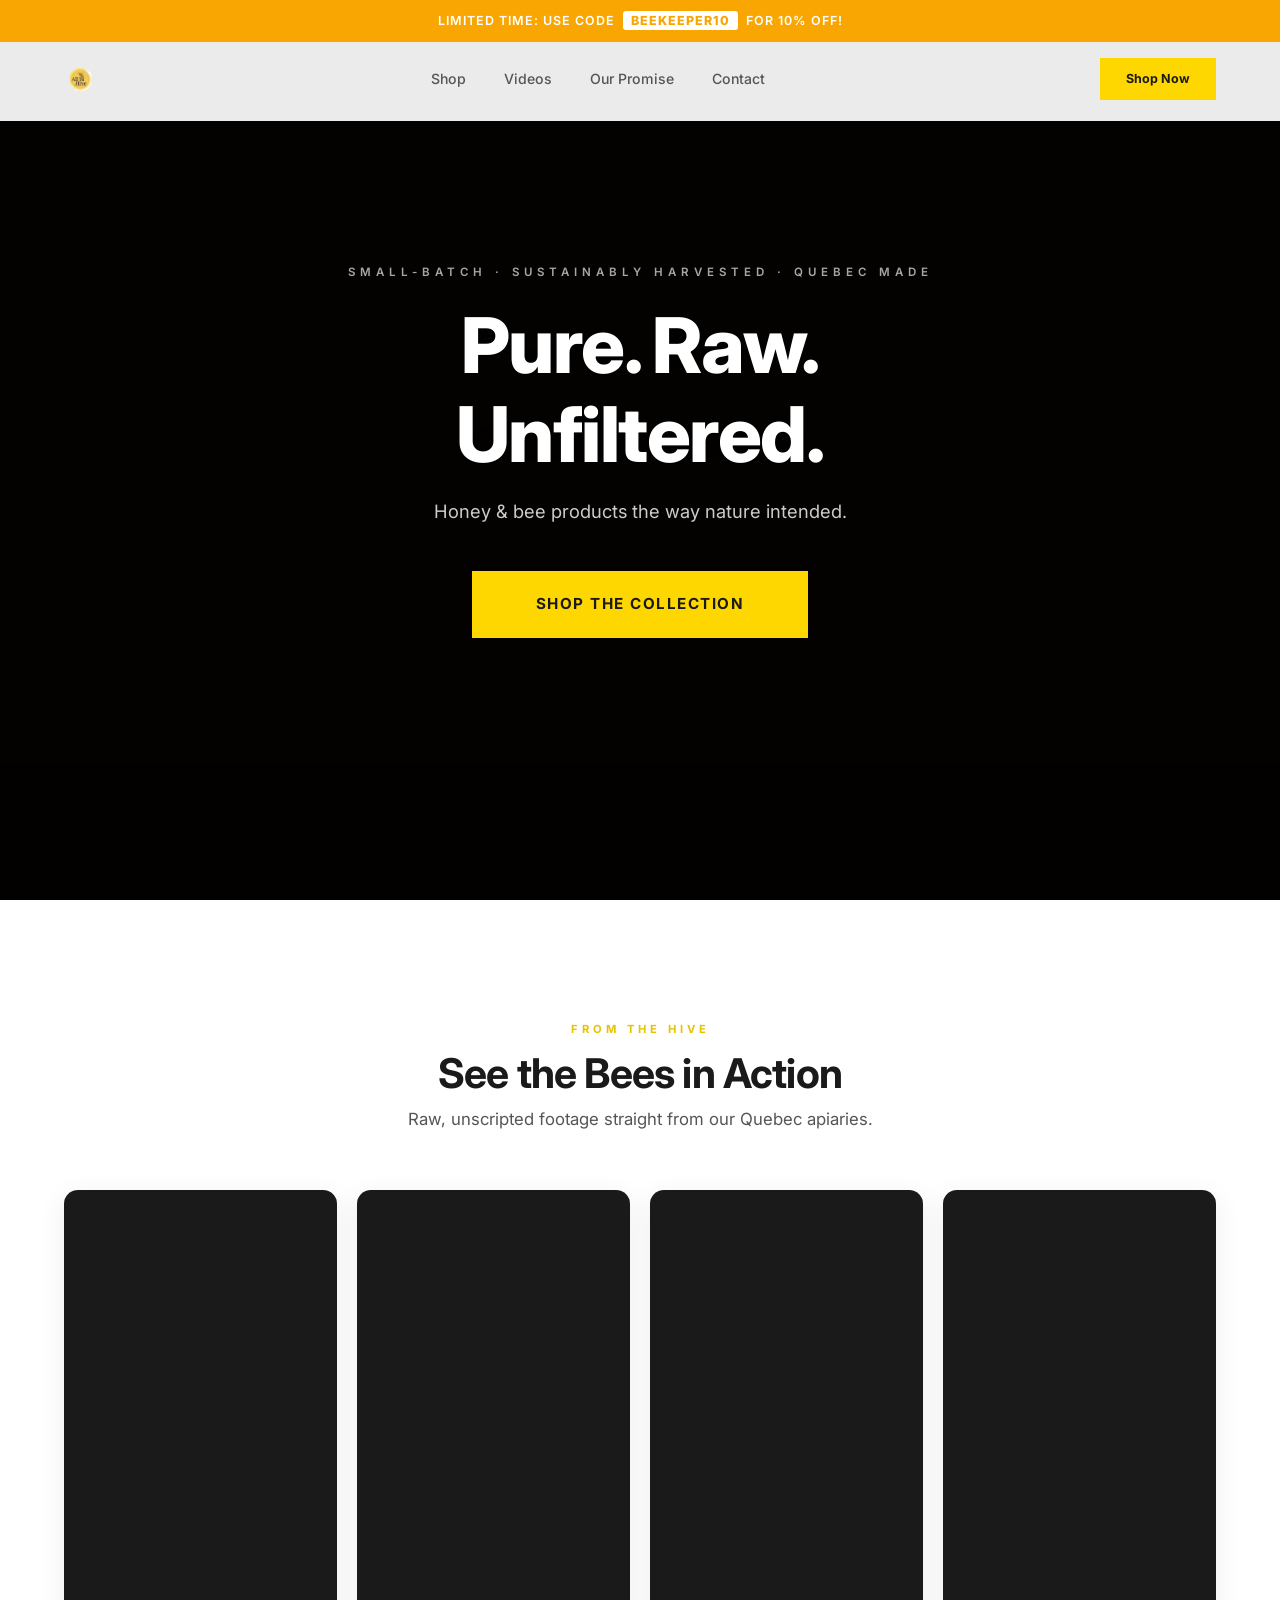
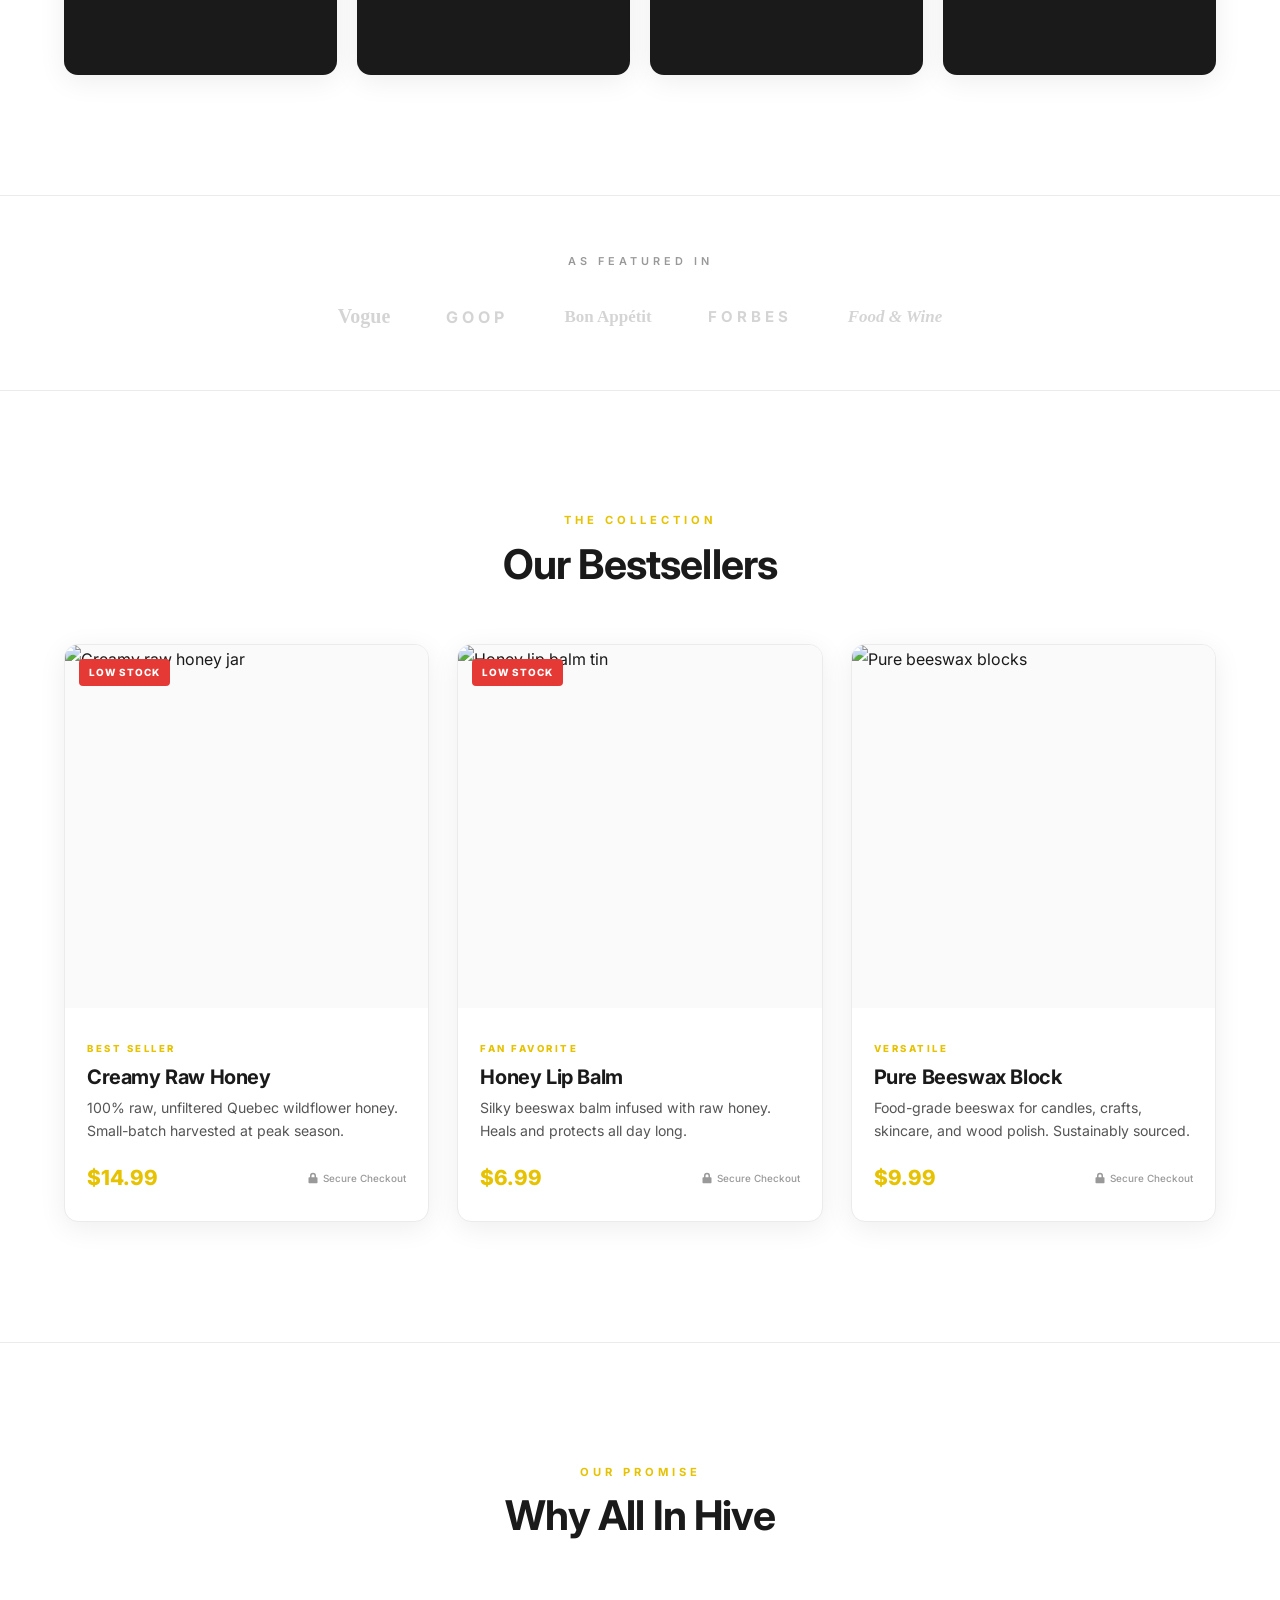
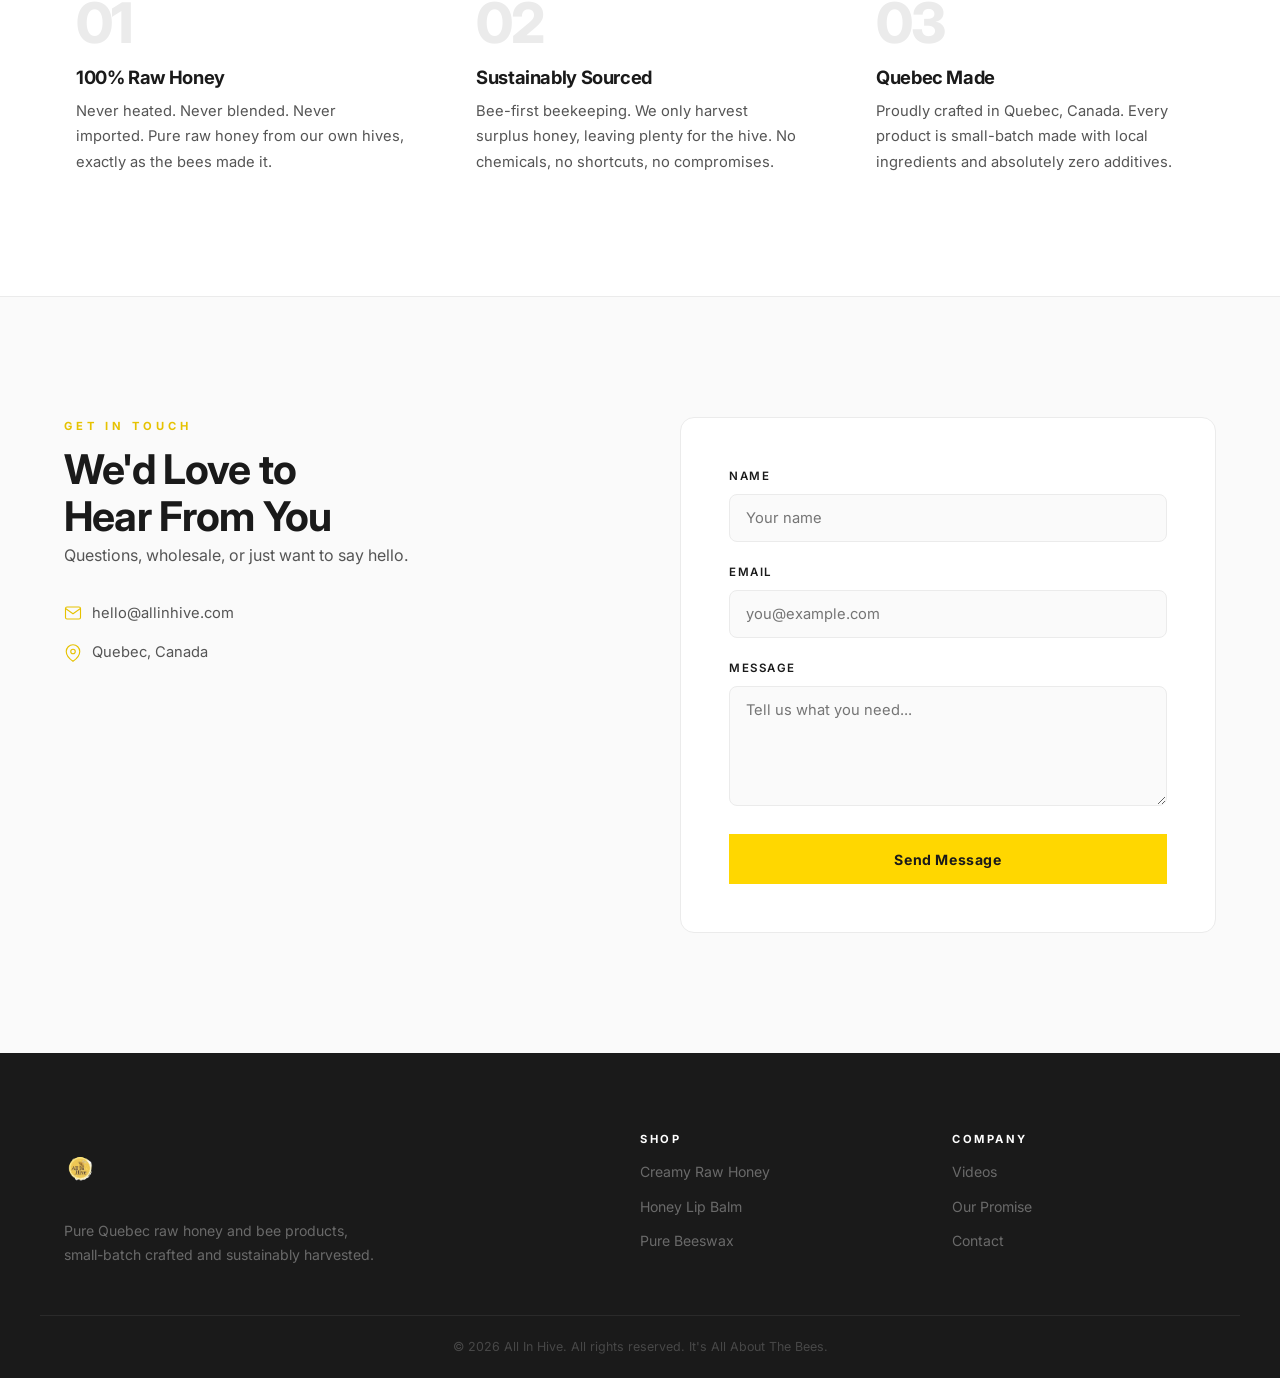
==== commit 5e119f3c: "Overhaul site to Flow Hive premium aesthetic with Inter font - Rewrite index.html, styles.css, produ" ====
--- a/index.html
+++ b/index.html
@@ -7,28 +7,28 @@
   <meta name="description" content="All In Hive crafts 100% Canadian raw honey, nourishing lip balms, and pure beeswax — small-batch, sustainably harvested from our hives to your home.">
   <link rel="preconnect" href="https://fonts.googleapis.com">
   <link rel="preconnect" href="https://fonts.gstatic.com" crossorigin>
-  <link href="https://fonts.googleapis.com/css2?family=Playfair+Display:wght@400;500;600;700&family=Inter:wght@300;400;500;600;700&display=swap" rel="stylesheet">
+  <link href="https://fonts.googleapis.com/css2?family=Inter:wght@300;400;500;600;700;800&display=swap" rel="stylesheet">
   <link rel="stylesheet" href="styles.css">
 </head>
 <body>
 
   <!-- DISCOUNT BAR -->
-  <div class="discount-bar" id="discountBar">
+  <div class="discount-bar">
     <p>LIMITED TIME: USE CODE <strong>BEEKEEPER10</strong> FOR 10% OFF!</p>
   </div>
 
   <!-- NAVBAR -->
   <nav class="navbar" id="navbar">
-    <div class="container nav-container">
+    <div class="container nav-inner">
       <a href="#" class="nav-logo">
-        <img src="logo.png" alt="All In Hive logo" class="nav-logo-img">
+        <img src="logo.png" alt="All In Hive" class="nav-logo-img">
       </a>
-      <button class="nav-toggle" id="navToggle" aria-label="Toggle navigation">
+      <button class="nav-toggle" id="navToggle" aria-label="Menu">
         <span></span><span></span><span></span>
       </button>
       <ul class="nav-links" id="navLinks">
         <li><a href="#collection">Shop</a></li>
-        <li><a href="#hive-lab">Videos</a></li>
+        <li><a href="#proof">Videos</a></li>
         <li><a href="#promise">Our Promise</a></li>
         <li><a href="#contact">Contact</a></li>
       </ul>
@@ -36,113 +36,122 @@
     </div>
   </nav>
 
-  <!-- SECTION 1: HERO -->
-  <section class="hero" id="hero">
-    <div class="hero-video-wrap" aria-hidden="true">
-      <iframe src="https://www.youtube.com/embed/85kTHwJ1Ju8?autoplay=1&mute=1&loop=1&playlist=85kTHwJ1Ju8&controls=0&showinfo=0&rel=0&modestbranding=1&playsinline=1&enablejsapi=1" title="Bees at work background video" frameborder="0" allow="autoplay; encrypted-media" allowfullscreen></iframe>
-    </div>
-    <img src="https://images.unsplash.com/photo-1587049352846-4a222e784d38?w=1600&h=900&fit=crop&q=80" alt="Golden honey fallback" class="hero-fallback" loading="eager">
+  <!-- ============================================================
+       SECTION 1 — HERO
+       ============================================================ -->
+  <section class="hero">
+    <div class="hero-video" aria-hidden="true">
+      <iframe src="https://www.youtube.com/embed/85kTHwJ1Ju8?autoplay=1&mute=1&loop=1&playlist=85kTHwJ1Ju8&controls=0&showinfo=0&rel=0&modestbranding=1&playsinline=1&enablejsapi=1" title="Bees background" frameborder="0" allow="autoplay; encrypted-media" allowfullscreen></iframe>
+    </div>
+    <img src="https://images.unsplash.com/photo-1587049352846-4a222e784d38?w=1600&h=900&fit=crop&q=80" alt="Golden honey" class="hero-fallback" loading="eager">
     <div class="hero-overlay"></div>
-    <div class="hero-content">
-      <h1>Pure. Raw. Unfiltered.</h1>
-      <p class="hero-sub">Small-batch honey &amp; bee products, straight from our Quebec hives to your home.</p>
-      <a href="#collection" class="btn btn-yellow btn-hero btn-glow">Shop the Collection</a>
-    </div>
-  </section>
-
-  <!-- SECTION 2: TRUST BAR -->
-  <section class="trust-bar">
-    <div class="container">
-      <div class="trust-logos">
-        <div class="trust-logo"><svg viewBox="0 0 100 28" fill="currentColor"><text x="0" y="22" font-family="'Playfair Display',serif" font-size="22" font-weight="700">Vogue</text></svg></div>
-        <div class="trust-logo"><svg viewBox="0 0 100 28" fill="currentColor"><text x="0" y="22" font-family="'Inter',sans-serif" font-size="18" font-weight="700" letter-spacing="4">GOOP</text></svg></div>
-        <div class="trust-logo"><svg viewBox="0 0 160 28" fill="currentColor"><text x="0" y="22" font-family="'Playfair Display',serif" font-size="18" font-weight="600">Bon Appétit</text></svg></div>
-        <div class="trust-logo"><svg viewBox="0 0 130 28" fill="currentColor"><text x="0" y="22" font-family="'Inter',sans-serif" font-size="16" font-weight="700" letter-spacing="4">FORBES</text></svg></div>
-        <div class="trust-logo"><svg viewBox="0 0 170 28" fill="currentColor"><text x="0" y="22" font-family="'Playfair Display',serif" font-size="18" font-style="italic" font-weight="600">Food &amp; Wine</text></svg></div>
-      </div>
-    </div>
-  </section>
-
-  <!-- SECTION 3: FROM THE HIVE -->
-  <section class="hive-lab" id="hive-lab">
-    <div class="container">
-      <p class="section-tag">From the Hive</p>
-      <h2 class="section-title">See the Bees in Action</h2>
-      <p class="section-sub">Raw footage from our Quebec apiaries.</p>
+    <div class="hero-center">
+      <p class="hero-eyebrow">Small-Batch &middot; Sustainably Harvested &middot; Quebec Made</p>
+      <h1>Pure. Raw.<br>Unfiltered.</h1>
+      <p class="hero-sub">Honey &amp; bee products the way nature intended.</p>
+      <a href="#collection" class="btn btn-yellow btn-lg btn-glow">Shop the Collection</a>
+    </div>
+  </section>
+
+  <!-- ============================================================
+       SECTION 2 — THE PROOF (YouTube Shorts)
+       ============================================================ -->
+  <section class="proof" id="proof">
+    <div class="container">
+      <div class="section-header">
+        <p class="kicker">From the Hive</p>
+        <h2>See the Bees in Action</h2>
+        <p class="lead">Raw, unscripted footage straight from our Quebec apiaries.</p>
+      </div>
       <div class="video-grid">
-        <div class="video-card"><iframe src="https://www.youtube.com/embed/egnFAGsxReA" title="YouTube Short 1" frameborder="0" allow="accelerometer; autoplay; clipboard-write; encrypted-media; gyroscope; picture-in-picture" allowfullscreen loading="lazy"></iframe></div>
-        <div class="video-card"><iframe src="https://www.youtube.com/embed/ndidxqw1gtU" title="YouTube Short 2" frameborder="0" allow="accelerometer; autoplay; clipboard-write; encrypted-media; gyroscope; picture-in-picture" allowfullscreen loading="lazy"></iframe></div>
-        <div class="video-card"><iframe src="https://www.youtube.com/embed/h8b34Kdv8y0" title="YouTube Short 3" frameborder="0" allow="accelerometer; autoplay; clipboard-write; encrypted-media; gyroscope; picture-in-picture" allowfullscreen loading="lazy"></iframe></div>
-        <div class="video-card"><iframe src="https://www.youtube.com/embed/ZHiElopJmBU" title="YouTube Short 4" frameborder="0" allow="accelerometer; autoplay; clipboard-write; encrypted-media; gyroscope; picture-in-picture" allowfullscreen loading="lazy"></iframe></div>
-      </div>
-    </div>
-  </section>
-
-  <!-- SECTION 4: PRODUCT SHOWCASE -->
+        <div class="video-card"><iframe src="https://www.youtube.com/embed/egnFAGsxReA" title="Short 1" frameborder="0" allow="accelerometer; autoplay; clipboard-write; encrypted-media; gyroscope; picture-in-picture" allowfullscreen loading="lazy"></iframe></div>
+        <div class="video-card"><iframe src="https://www.youtube.com/embed/ndidxqw1gtU" title="Short 2" frameborder="0" allow="accelerometer; autoplay; clipboard-write; encrypted-media; gyroscope; picture-in-picture" allowfullscreen loading="lazy"></iframe></div>
+        <div class="video-card"><iframe src="https://www.youtube.com/embed/h8b34Kdv8y0" title="Short 3" frameborder="0" allow="accelerometer; autoplay; clipboard-write; encrypted-media; gyroscope; picture-in-picture" allowfullscreen loading="lazy"></iframe></div>
+        <div class="video-card"><iframe src="https://www.youtube.com/embed/ZHiElopJmBU" title="Short 4" frameborder="0" allow="accelerometer; autoplay; clipboard-write; encrypted-media; gyroscope; picture-in-picture" allowfullscreen loading="lazy"></iframe></div>
+      </div>
+    </div>
+  </section>
+
+  <hr class="divider">
+
+  <!-- ============================================================
+       SECTION 3 — TRUST BAR
+       ============================================================ -->
+  <section class="trust">
+    <div class="container">
+      <p class="trust-label">As Featured In</p>
+      <div class="trust-row">
+        <span class="trust-mark" style="font-family:'Georgia',serif;font-weight:700;font-size:20px;">Vogue</span>
+        <span class="trust-mark" style="font-weight:700;letter-spacing:4px;font-size:16px;">GOOP</span>
+        <span class="trust-mark" style="font-family:'Georgia',serif;font-weight:600;font-size:17px;">Bon App&eacute;tit</span>
+        <span class="trust-mark" style="font-weight:700;letter-spacing:4px;font-size:15px;">FORBES</span>
+        <span class="trust-mark" style="font-family:'Georgia',serif;font-style:italic;font-weight:600;font-size:17px;">Food &amp; Wine</span>
+      </div>
+    </div>
+  </section>
+
+  <hr class="divider">
+
+  <!-- ============================================================
+       SECTION 4 — THE COLLECTION
+       ============================================================ -->
   <section class="collection" id="collection">
     <div class="container">
-      <p class="section-tag">The Collection</p>
-      <h2 class="section-title">Our Bestsellers</h2>
+      <div class="section-header">
+        <p class="kicker">The Collection</p>
+        <h2>Our Bestsellers</h2>
+      </div>
       <div class="product-grid">
 
-        <a href="products/honey-jar.html" class="product-card">
-          <div class="product-image-wrap">
-            <span class="badge-stock">Low Stock</span>
-            <img src="https://images.unsplash.com/photo-1587049352846-4a222e784d38?w=600&h=600&fit=crop&q=80" alt="Creamy raw honey in a glass jar" class="product-img product-img-main" loading="lazy">
-            <img src="https://images.unsplash.com/photo-1471943311424-646960669fbc?w=600&h=600&fit=crop&q=80" alt="Honeycomb dripping with golden honey" class="product-img product-img-hover" loading="lazy">
-            <span class="quick-add btn-glow">Shop Now &rarr;</span>
-          </div>
-          <div class="product-info">
-            <span class="product-label">Best Seller</span>
+        <a href="products/honey-jar.html" class="p-card">
+          <div class="p-card-img">
+            <span class="badge-urgent">Low Stock</span>
+            <img src="https://images.unsplash.com/photo-1587049352846-4a222e784d38?w=600&h=600&fit=crop&q=80" alt="Creamy raw honey jar" class="img-main" loading="lazy">
+            <img src="https://images.unsplash.com/photo-1471943311424-646960669fbc?w=600&h=600&fit=crop&q=80" alt="Honeycomb close-up" class="img-hover" loading="lazy">
+            <span class="p-card-cta btn-glow">Shop Now &rarr;</span>
+          </div>
+          <div class="p-card-body">
+            <span class="p-card-tag">Best Seller</span>
             <h3>Creamy Raw Honey</h3>
-            <p class="product-desc">100% raw, unfiltered Quebec wildflower honey. Small-batch harvested at peak season.</p>
-            <div class="product-bottom">
-              <span class="product-price">$14.99</span>
-              <div class="secure-badge">
-                <svg viewBox="0 0 16 16" fill="currentColor" width="14" height="14"><path d="M8 1a4 4 0 0 0-4 4v2H3a1 1 0 0 0-1 1v6a1 1 0 0 0 1 1h10a1 1 0 0 0 1-1V8a1 1 0 0 0-1-1h-1V5a4 4 0 0 0-4-4zm2 6H6V5a2 2 0 1 1 4 0v2z"/></svg>
-                <span>Secure Checkout</span>
-              </div>
+            <p>100% raw, unfiltered Quebec wildflower honey. Small-batch harvested at peak season.</p>
+            <div class="p-card-footer">
+              <span class="p-card-price">$14.99</span>
+              <span class="p-card-secure"><svg viewBox="0 0 16 16" fill="currentColor" width="12" height="12"><path d="M8 1a4 4 0 00-4 4v2H3a1 1 0 00-1 1v6a1 1 0 001 1h10a1 1 0 001-1V8a1 1 0 00-1-1h-1V5a4 4 0 00-4-4zm2 6H6V5a2 2 0 114 0v2z"/></svg> Secure Checkout</span>
             </div>
           </div>
         </a>
 
-        <a href="products/lip-balm.html" class="product-card">
-          <div class="product-image-wrap">
-            <span class="badge-stock">Low Stock</span>
-            <img src="https://images.unsplash.com/photo-1599305090598-fe179d501227?w=600&h=600&fit=crop&q=80" alt="Natural beeswax lip balm tin" class="product-img product-img-main" loading="lazy">
-            <img src="https://images.unsplash.com/photo-1608248597279-f99d160bfcbc?w=600&h=600&fit=crop&q=80" alt="Natural skincare ingredients with honey" class="product-img product-img-hover" loading="lazy">
-            <span class="quick-add btn-glow">Shop Now &rarr;</span>
-          </div>
-          <div class="product-info">
-            <span class="product-label">Fan Favorite</span>
+        <a href="products/lip-balm.html" class="p-card">
+          <div class="p-card-img">
+            <span class="badge-urgent">Low Stock</span>
+            <img src="https://images.unsplash.com/photo-1599305090598-fe179d501227?w=600&h=600&fit=crop&q=80" alt="Honey lip balm tin" class="img-main" loading="lazy">
+            <img src="https://images.unsplash.com/photo-1471943311424-646960669fbc?w=600&h=600&fit=crop&q=80" alt="Natural honeycomb" class="img-hover" loading="lazy">
+            <span class="p-card-cta btn-glow">Shop Now &rarr;</span>
+          </div>
+          <div class="p-card-body">
+            <span class="p-card-tag">Fan Favorite</span>
             <h3>Honey Lip Balm</h3>
-            <p class="product-desc">Silky beeswax balm infused with raw honey. Heals and protects all day long.</p>
-            <div class="product-bottom">
-              <span class="product-price">$6.99</span>
-              <div class="secure-badge">
-                <svg viewBox="0 0 16 16" fill="currentColor" width="14" height="14"><path d="M8 1a4 4 0 0 0-4 4v2H3a1 1 0 0 0-1 1v6a1 1 0 0 0 1 1h10a1 1 0 0 0 1-1V8a1 1 0 0 0-1-1h-1V5a4 4 0 0 0-4-4zm2 6H6V5a2 2 0 1 1 4 0v2z"/></svg>
-                <span>Secure Checkout</span>
-              </div>
+            <p>Silky beeswax balm infused with raw honey. Heals and protects all day long.</p>
+            <div class="p-card-footer">
+              <span class="p-card-price">$6.99</span>
+              <span class="p-card-secure"><svg viewBox="0 0 16 16" fill="currentColor" width="12" height="12"><path d="M8 1a4 4 0 00-4 4v2H3a1 1 0 00-1 1v6a1 1 0 001 1h10a1 1 0 001-1V8a1 1 0 00-1-1h-1V5a4 4 0 00-4-4zm2 6H6V5a2 2 0 114 0v2z"/></svg> Secure Checkout</span>
             </div>
           </div>
         </a>
 
-        <a href="products/beeswax.html" class="product-card">
-          <div class="product-image-wrap">
-            <img src="https://images.unsplash.com/photo-1615485290382-441e4d049cb5?w=600&h=600&fit=crop&q=80" alt="Pure golden beeswax blocks" class="product-img product-img-main" loading="lazy">
-            <img src="https://images.unsplash.com/photo-1602928321679-560bb453f190?w=600&h=600&fit=crop&q=80" alt="Beeswax candles on rustic table" class="product-img product-img-hover" loading="lazy">
-            <span class="quick-add btn-glow">Shop Now &rarr;</span>
-          </div>
-          <div class="product-info">
-            <span class="product-label">Versatile</span>
+        <a href="products/beeswax.html" class="p-card">
+          <div class="p-card-img">
+            <img src="https://images.unsplash.com/photo-1615485290382-441e4d049cb5?w=600&h=600&fit=crop&q=80" alt="Pure beeswax blocks" class="img-main" loading="lazy">
+            <img src="https://images.unsplash.com/photo-1602928321679-560bb453f190?w=600&h=600&fit=crop&q=80" alt="Beeswax candles" class="img-hover" loading="lazy">
+            <span class="p-card-cta btn-glow">Shop Now &rarr;</span>
+          </div>
+          <div class="p-card-body">
+            <span class="p-card-tag">Versatile</span>
             <h3>Pure Beeswax Block</h3>
-            <p class="product-desc">Food-grade beeswax for candles, crafts, skincare, and wood polish. Sustainably sourced.</p>
-            <div class="product-bottom">
-              <span class="product-price">$9.99</span>
-              <div class="secure-badge">
-                <svg viewBox="0 0 16 16" fill="currentColor" width="14" height="14"><path d="M8 1a4 4 0 0 0-4 4v2H3a1 1 0 0 0-1 1v6a1 1 0 0 0 1 1h10a1 1 0 0 0 1-1V8a1 1 0 0 0-1-1h-1V5a4 4 0 0 0-4-4zm2 6H6V5a2 2 0 1 1 4 0v2z"/></svg>
-                <span>Secure Checkout</span>
-              </div>
+            <p>Food-grade beeswax for candles, crafts, skincare, and wood polish. Sustainably sourced.</p>
+            <div class="p-card-footer">
+              <span class="p-card-price">$9.99</span>
+              <span class="p-card-secure"><svg viewBox="0 0 16 16" fill="currentColor" width="12" height="12"><path d="M8 1a4 4 0 00-4 4v2H3a1 1 0 00-1 1v6a1 1 0 001 1h10a1 1 0 001-1V8a1 1 0 00-1-1h-1V5a4 4 0 00-4-4zm2 6H6V5a2 2 0 114 0v2z"/></svg> Secure Checkout</span>
             </div>
           </div>
         </a>
@@ -151,84 +160,77 @@
     </div>
   </section>
 
-  <!-- SECTION 5: OUR PROMISE -->
+  <hr class="divider">
+
+  <!-- ============================================================
+       SECTION 5 — OUR PROMISE
+       ============================================================ -->
   <section class="promise" id="promise">
     <div class="container">
-      <p class="section-tag">Our Promise</p>
-      <h2 class="section-title">Why All In Hive</h2>
-      <div class="promise-grid">
-        <div class="promise-card">
-          <div class="promise-icon">
-            <svg viewBox="0 0 48 48" fill="none" stroke="currentColor" stroke-width="1.5" stroke-linecap="round" stroke-linejoin="round"><circle cx="24" cy="24" r="18"/><path d="M16 24l5 5 11-11"/></svg>
-          </div>
+      <div class="section-header">
+        <p class="kicker">Our Promise</p>
+        <h2>Why All In Hive</h2>
+      </div>
+      <div class="promise-row">
+        <div class="promise-item">
+          <div class="promise-num">01</div>
           <h3>100% Raw Honey</h3>
-          <p>Never heated, never blended, never imported. Pure raw honey from our own hives, exactly as the bees made it.</p>
-        </div>
-        <div class="promise-card">
-          <div class="promise-icon">
-            <svg viewBox="0 0 48 48" fill="none" stroke="currentColor" stroke-width="1.5" stroke-linecap="round" stroke-linejoin="round"><path d="M24 4C24 4 4 16 4 28c0 6.627 8.954 12 20 12s20-5.373 20-12C44 16 24 4 24 4z"/><path d="M24 16v16M16 24h16"/></svg>
-          </div>
+          <p>Never heated. Never blended. Never imported. Pure raw honey from our own hives, exactly as the bees made it.</p>
+        </div>
+        <div class="promise-item">
+          <div class="promise-num">02</div>
           <h3>Sustainably Sourced</h3>
-          <p>Bee-first beekeeping. We only harvest surplus honey, leaving plenty for the hive. No chemicals, no shortcuts.</p>
-        </div>
-        <div class="promise-card">
-          <div class="promise-icon">
-            <svg viewBox="0 0 48 48" fill="none" stroke="currentColor" stroke-width="1.5" stroke-linecap="round" stroke-linejoin="round"><path d="M24 4l6 12h14l-11 8 4 14-13-9-13 9 4-14L4 16h14z"/></svg>
-          </div>
+          <p>Bee-first beekeeping. We only harvest surplus honey, leaving plenty for the hive. No chemicals, no shortcuts, no compromises.</p>
+        </div>
+        <div class="promise-item">
+          <div class="promise-num">03</div>
           <h3>Quebec Made</h3>
-          <p>Proudly crafted in Quebec, Canada. Every product is small-batch made with local ingredients and zero additives.</p>
-        </div>
-      </div>
-    </div>
-  </section>
+          <p>Proudly crafted in Quebec, Canada. Every product is small-batch made with local ingredients and absolutely zero additives.</p>
+        </div>
+      </div>
+    </div>
+  </section>
+
+  <hr class="divider">
 
   <!-- CONTACT -->
   <section class="contact" id="contact">
     <div class="container contact-grid">
-      <div class="contact-info">
-        <p class="section-tag">Get In Touch</p>
-        <h2 class="section-title">We'd Love to<br>Hear From You</h2>
-        <p>Questions, wholesale, or just want to say hello.</p>
+      <div class="contact-text">
+        <p class="kicker">Get In Touch</p>
+        <h2>We'd Love to<br>Hear From You</h2>
+        <p class="contact-lead">Questions, wholesale, or just want to say hello.</p>
         <div class="contact-details">
-          <div class="contact-item">
-            <svg viewBox="0 0 24 24" fill="none" stroke="currentColor" stroke-width="1.5" class="contact-icon"><path d="M4 4h16c1.1 0 2 .9 2 2v12c0 1.1-.9 2-2 2H4c-1.1 0-2-.9-2-2V6c0-1.1.9-2 2-2z"/><polyline points="22,6 12,13 2,6"/></svg>
-            <span>hello@allinhive.com</span>
-          </div>
-          <div class="contact-item">
-            <svg viewBox="0 0 24 24" fill="none" stroke="currentColor" stroke-width="1.5" class="contact-icon"><path d="M21 10c0 7-9 13-9 13s-9-6-9-13a9 9 0 0118 0z"/><circle cx="12" cy="10" r="3"/></svg>
-            <span>Quebec, Canada</span>
-          </div>
-        </div>
-      </div>
-      <form class="contact-form" onsubmit="event.preventDefault(); document.querySelector('.form-success').style.display='flex'; this.reset();">
-        <div class="form-group"><label for="name">Name</label><input type="text" id="name" name="name" placeholder="Your name" required></div>
-        <div class="form-group"><label for="email">Email</label><input type="email" id="email" name="email" placeholder="you@example.com" required></div>
-        <div class="form-group"><label for="message">Message</label><textarea id="message" name="message" rows="5" placeholder="Tell us what you need..." required></textarea></div>
+          <div class="c-detail"><svg viewBox="0 0 24 24" fill="none" stroke="currentColor" stroke-width="1.5" width="18" height="18"><path d="M4 4h16c1.1 0 2 .9 2 2v12c0 1.1-.9 2-2 2H4c-1.1 0-2-.9-2-2V6c0-1.1.9-2 2-2z"/><polyline points="22,6 12,13 2,6"/></svg><span>hello@allinhive.com</span></div>
+          <div class="c-detail"><svg viewBox="0 0 24 24" fill="none" stroke="currentColor" stroke-width="1.5" width="18" height="18"><path d="M21 10c0 7-9 13-9 13s-9-6-9-13a9 9 0 0118 0z"/><circle cx="12" cy="10" r="3"/></svg><span>Quebec, Canada</span></div>
+        </div>
+      </div>
+      <form class="contact-form" onsubmit="event.preventDefault(); document.querySelector('.form-ok').style.display='flex'; this.reset();">
+        <div class="fg"><label for="name">Name</label><input type="text" id="name" placeholder="Your name" required></div>
+        <div class="fg"><label for="email">Email</label><input type="email" id="email" placeholder="you@example.com" required></div>
+        <div class="fg"><label for="message">Message</label><textarea id="message" rows="5" placeholder="Tell us what you need..." required></textarea></div>
         <button type="submit" class="btn btn-yellow btn-full btn-glow">Send Message</button>
-        <div class="form-success" style="display:none;">
-          <svg viewBox="0 0 24 24" fill="none" stroke="currentColor" stroke-width="2" class="success-icon"><path d="M22 11.08V12a10 10 0 11-5.93-9.14"/><polyline points="22 4 12 14.01 9 11.01"/></svg>
-          <span>Thank you! We'll be in touch soon.</span>
-        </div>
+        <div class="form-ok" style="display:none;"><svg viewBox="0 0 24 24" fill="none" stroke="currentColor" stroke-width="2" width="18" height="18"><path d="M22 11.08V12a10 10 0 11-5.93-9.14"/><polyline points="22 4 12 14.01 9 11.01"/></svg><span>Thank you! We'll be in touch soon.</span></div>
       </form>
     </div>
   </section>
 
   <!-- FOOTER -->
-  <footer class="site-footer">
-    <div class="container footer-content">
+  <footer class="footer">
+    <div class="container footer-grid">
       <div class="footer-brand">
-        <a href="#"><img src="logo.png" alt="All In Hive logo" class="footer-logo-img"></a>
+        <a href="#"><img src="logo.png" alt="All In Hive" class="footer-logo"></a>
         <p>Pure Quebec raw honey and bee products, small-batch crafted and sustainably harvested.</p>
       </div>
-      <div class="footer-links">
+      <div class="footer-col">
         <h4>Shop</h4>
         <a href="products/honey-jar.html">Creamy Raw Honey</a>
         <a href="products/lip-balm.html">Honey Lip Balm</a>
         <a href="products/beeswax.html">Pure Beeswax</a>
       </div>
-      <div class="footer-links">
+      <div class="footer-col">
         <h4>Company</h4>
-        <a href="#hive-lab">Videos</a>
+        <a href="#proof">Videos</a>
         <a href="#promise">Our Promise</a>
         <a href="#contact">Contact</a>
       </div>
@@ -239,14 +241,13 @@
   </footer>
 
   <script>
-    const navToggle = document.getElementById('navToggle');
-    const navLinks = document.getElementById('navLinks');
-    navToggle.addEventListener('click', () => { navLinks.classList.toggle('active'); navToggle.classList.toggle('active'); });
-    navLinks.querySelectorAll('a').forEach(l => l.addEventListener('click', () => { navLinks.classList.remove('active'); navToggle.classList.remove('active'); }));
-    window.addEventListener('scroll', () => { document.getElementById('navbar').classList.toggle('scrolled', window.scrollY > 50); });
-    document.querySelectorAll('a[href^="#"]').forEach(a => a.addEventListener('click', function(e) { e.preventDefault(); const t = document.querySelector(this.getAttribute('href')); if (t) t.scrollIntoView({ behavior: 'smooth', block: 'start' }); }));
-    const obs = new IntersectionObserver(entries => entries.forEach(e => { if (e.isIntersecting) e.target.classList.add('visible'); }), { threshold: 0.1 });
-    document.querySelectorAll('.product-card, .promise-card, .video-card, .contact-info, .contact-form').forEach(el => { el.classList.add('fade-in'); obs.observe(el); });
+    const nt=document.getElementById('navToggle'),nl=document.getElementById('navLinks');
+    nt.addEventListener('click',()=>{nl.classList.toggle('active');nt.classList.toggle('active')});
+    nl.querySelectorAll('a').forEach(l=>l.addEventListener('click',()=>{nl.classList.remove('active');nt.classList.remove('active')}));
+    window.addEventListener('scroll',()=>document.getElementById('navbar').classList.toggle('scrolled',window.scrollY>50));
+    document.querySelectorAll('a[href^="#"]').forEach(a=>a.addEventListener('click',function(e){e.preventDefault();const t=document.querySelector(this.getAttribute('href'));if(t)t.scrollIntoView({behavior:'smooth',block:'start'})}));
+    const io=new IntersectionObserver(es=>es.forEach(e=>{if(e.isIntersecting)e.target.classList.add('vis')}),{threshold:.08});
+    document.querySelectorAll('.p-card,.promise-item,.video-card,.contact-text,.contact-form').forEach(el=>{el.classList.add('reveal');io.observe(el)});
   </script>
 </body>
 </html>
--- a/styles.css
+++ b/styles.css
@@ -1,808 +1,196 @@
 /* ========================================
-   ALL IN HIVE — Vibrant White + Gold Design
+   ALL IN HIVE — Flow Hive Premium Aesthetic
+   Font: Inter  |  BG: #FFF  |  CTA: #FFD700
    ======================================== */
 
-:root {
-  --white: #FFFFFF;
-  --off-white: #FAFAFA;
-  --yellow: #FFD700;
-  --yellow-dark: #E6C200;
-  --yellow-glow: rgba(255, 215, 0, 0.35);
-  --orange: #F9A602;
-  --charcoal: #2D2D2D;
-  --charcoal-light: #666666;
-  --border: #EEEEEE;
-  --red: #E53935;
-
-  --font-heading: 'Playfair Display', Georgia, serif;
-  --font-body: 'Inter', -apple-system, sans-serif;
-
-  --float-shadow: 0 8px 30px rgba(0,0,0,0.08);
-  --float-shadow-hover: 0 16px 48px rgba(0,0,0,0.14);
+:root{
+  --white:#FFFFFF;
+  --off:#FAFAFA;
+  --yellow:#FFD700;
+  --yellow-dk:#E6C200;
+  --yellow-glow:rgba(255,215,0,.35);
+  --orange:#F9A602;
+  --ink:#1A1A1A;
+  --ink2:#555;
+  --ink3:#999;
+  --line:#EBEBEB;
+  --red:#E53935;
+  --float:0 6px 28px rgba(0,0,0,.07);
+  --float-up:0 14px 44px rgba(0,0,0,.12);
+  --font:'Inter',system-ui,-apple-system,sans-serif;
 }
 
-/* Reset */
-*, *::before, *::after { box-sizing: border-box; margin: 0; padding: 0; }
-html { scroll-behavior: smooth; scroll-padding-top: 120px; }
+*,*::before,*::after{box-sizing:border-box;margin:0;padding:0}
+html{scroll-behavior:smooth;scroll-padding-top:130px}
+body{font-family:var(--font);font-size:16px;line-height:1.75;color:var(--ink);background:var(--white);-webkit-font-smoothing:antialiased}
+img{max-width:100%;height:auto;display:block}
+a{color:inherit;text-decoration:none;transition:color .2s}
+h1,h2,h3,h4{font-family:var(--font);font-weight:700;line-height:1.15;color:var(--ink);letter-spacing:-.02em}
+h1{font-size:clamp(2.8rem,6vw,5.5rem);font-weight:800}
+h2{font-size:clamp(1.8rem,3.2vw,2.8rem)}
+h3{font-size:clamp(1.05rem,1.6vw,1.25rem)}
+.container{width:100%;max-width:1200px;margin:0 auto;padding:0 24px}
 
-body {
-  font-family: var(--font-body);
-  font-size: 16px;
-  line-height: 1.7;
-  color: var(--charcoal);
-  background: var(--white);
-  -webkit-font-smoothing: antialiased;
+/* ── Section chrome ──────────────────── */
+.section-header{text-align:center;margin-bottom:56px}
+.kicker{font-size:.7rem;font-weight:700;text-transform:uppercase;letter-spacing:4px;color:var(--yellow-dk);margin-bottom:10px}
+.lead{font-size:1.05rem;color:var(--ink2);max-width:480px;margin:8px auto 0}
+
+.divider{border:none;border-top:1px solid var(--line);margin:0}
+
+/* ── Buttons (LOCKED — DO NOT CHANGE) ── */
+.btn{display:inline-flex;align-items:center;justify-content:center;font-family:var(--font);font-weight:700;font-size:.88rem;letter-spacing:.6px;padding:15px 40px;border:none;cursor:pointer;transition:all .25s;min-height:50px;position:relative;overflow:hidden}
+.btn:focus-visible{outline:2px solid var(--yellow);outline-offset:2px}
+.btn-yellow{background:var(--yellow);color:var(--ink)}
+.btn-yellow:hover{background:var(--yellow-dk);box-shadow:0 4px 20px var(--yellow-glow)}
+.btn-full{width:100%}
+.btn-lg{font-size:.95rem;padding:20px 64px;letter-spacing:1.5px;text-transform:uppercase}
+.btn-glow::after{content:'';position:absolute;top:0;left:-75%;width:50%;height:100%;background:linear-gradient(90deg,transparent,rgba(255,255,255,.45),transparent);transform:skewX(-20deg);animation:shine 3s ease-in-out infinite}
+@keyframes shine{0%,100%{left:-75%}50%{left:125%}}
+
+/* ── Discount Bar (LOCKED) ───────────── */
+.discount-bar{position:fixed;top:0;left:0;right:0;z-index:60;background:var(--orange);color:var(--white);text-align:center;padding:10px 24px;font-size:.78rem;font-weight:600;letter-spacing:1px}
+.discount-bar strong{background:var(--white);color:var(--orange);padding:2px 8px;margin:0 4px;border-radius:3px;font-weight:800}
+
+/* ── Navbar ──────────────────────────── */
+.navbar{position:fixed;top:38px;left:0;right:0;z-index:50;background:rgba(255,255,255,.92);backdrop-filter:blur(14px);-webkit-backdrop-filter:blur(14px);border-bottom:1px solid transparent;transition:all .3s}
+.navbar.scrolled{border-bottom-color:var(--line);box-shadow:0 1px 6px rgba(0,0,0,.04)}
+.nav-inner{display:flex;align-items:center;justify-content:space-between;padding:6px 24px}
+.nav-logo-img{height:70px;width:auto;object-fit:contain}
+.nav-links{display:flex;list-style:none;gap:2px}
+.nav-links a{display:block;padding:10px 18px;font-weight:500;font-size:.88rem;color:var(--ink2);transition:color .15s}
+.nav-links a:hover{color:var(--ink)}
+.nav-cta{font-size:.78rem;font-weight:700;padding:10px 26px;background:var(--yellow);color:var(--ink);position:relative;overflow:hidden;border-radius:0;transition:background .2s}
+.nav-cta:hover{background:var(--yellow-dk)}
+.nav-toggle{display:none;flex-direction:column;gap:5px;background:none;border:none;cursor:pointer;padding:8px;min-width:44px;min-height:44px;align-items:center;justify-content:center}
+.nav-toggle span{display:block;width:22px;height:1.5px;background:var(--ink);transition:all .3s}
+.nav-toggle.active span:nth-child(1){transform:rotate(45deg) translate(5px,5px)}
+.nav-toggle.active span:nth-child(2){opacity:0}
+.nav-toggle.active span:nth-child(3){transform:rotate(-45deg) translate(5px,-5px)}
+
+/* ── HERO ────────────────────────────── */
+.hero{position:relative;min-height:100vh;display:flex;align-items:center;justify-content:center;overflow:hidden;background:#060400}
+.hero-video{position:absolute;inset:0;z-index:1;pointer-events:none}
+.hero-video iframe{position:absolute;top:50%;left:50%;width:200%;height:200%;transform:translate(-50%,-50%);border:0}
+.hero-fallback{position:absolute;inset:0;width:100%;height:100%;object-fit:cover;z-index:0}
+.hero-overlay{position:absolute;inset:0;z-index:2;background:linear-gradient(180deg,rgba(0,0,0,.25) 0%,rgba(0,0,0,.55) 100%)}
+.hero-center{position:relative;z-index:3;text-align:center;padding:40px 24px;max-width:720px}
+.hero-eyebrow{font-size:.72rem;font-weight:600;text-transform:uppercase;letter-spacing:5px;color:rgba(255,255,255,.65);margin-bottom:20px}
+.hero h1{color:var(--white);text-shadow:0 3px 30px rgba(0,0,0,.5);margin-bottom:16px}
+.hero-sub{font-size:1.15rem;color:rgba(255,255,255,.8);margin:0 auto 44px;max-width:420px}
+
+/* ── PROOF — YouTube Shorts ──────────── */
+.proof{padding:120px 0}
+.video-grid{display:grid;grid-template-columns:repeat(4,1fr);gap:20px}
+.video-card{position:relative;aspect-ratio:9/16;overflow:hidden;border-radius:14px;background:var(--ink);box-shadow:var(--float);transition:transform .3s ease,box-shadow .3s ease}
+.video-card:hover{transform:translateY(-10px);box-shadow:var(--float-up)}
+.video-card iframe{position:absolute;inset:0;width:100%;height:100%;border:0}
+
+/* ── TRUST ───────────────────────────── */
+.trust{padding:56px 0;text-align:center}
+.trust-label{font-size:.68rem;font-weight:600;text-transform:uppercase;letter-spacing:4px;color:var(--ink3);margin-bottom:28px}
+.trust-row{display:flex;align-items:center;justify-content:center;gap:56px;flex-wrap:wrap}
+.trust-mark{color:var(--ink);opacity:.18;transition:opacity .3s;user-select:none}
+.trust-mark:hover{opacity:.4}
+
+/* ── COLLECTION — Products ───────────── */
+.collection{padding:120px 0}
+.product-grid{display:grid;grid-template-columns:repeat(3,1fr);gap:28px}
+.p-card{display:block;text-decoration:none;color:inherit;background:var(--white);border:1px solid var(--line);border-radius:14px;overflow:hidden;box-shadow:var(--float);transition:transform .3s ease,box-shadow .3s ease}
+.p-card:hover{transform:translateY(-10px);box-shadow:var(--float-up)}
+
+.p-card-img{position:relative;aspect-ratio:1/1;overflow:hidden;background:var(--off)}
+.badge-urgent{position:absolute;top:14px;left:14px;z-index:3;background:var(--red);color:var(--white);font-size:.62rem;font-weight:800;text-transform:uppercase;letter-spacing:1px;padding:5px 10px;border-radius:4px}
+.img-main,.img-hover{position:absolute;inset:0;width:100%;height:100%;object-fit:cover;transition:opacity .5s}
+.img-hover{opacity:0}
+.p-card:hover .img-main{opacity:0}
+.p-card:hover .img-hover{opacity:1}
+.p-card-cta{position:absolute;bottom:16px;left:16px;right:16px;z-index:2;opacity:0;transform:translateY(8px);transition:opacity .3s,transform .3s;background:var(--yellow);color:var(--ink);text-align:center;padding:13px 24px;font-size:.82rem;font-weight:700;border-radius:8px;overflow:hidden}
+.p-card:hover .p-card-cta{opacity:1;transform:translateY(0)}
+
+.p-card-body{padding:24px 22px}
+.p-card-tag{display:inline-block;font-size:.6rem;font-weight:800;text-transform:uppercase;letter-spacing:2.5px;color:var(--yellow-dk);margin-bottom:8px}
+.p-card-body h3{margin-bottom:8px}
+.p-card-body p{font-size:.88rem;color:var(--ink2);line-height:1.6;margin-bottom:18px}
+.p-card-footer{display:flex;align-items:center;justify-content:space-between}
+.p-card-price{font-size:1.3rem;font-weight:800;color:var(--yellow-dk)}
+.p-card-secure{display:flex;align-items:center;gap:4px;font-size:.62rem;font-weight:500;color:var(--ink3)}
+
+/* ── PROMISE ─────────────────────────── */
+.promise{padding:120px 0}
+.promise-row{display:grid;grid-template-columns:repeat(3,1fr);gap:48px;margin-top:0}
+.promise-item{padding:0 12px}
+.promise-num{font-size:3.5rem;font-weight:800;color:var(--line);line-height:1;margin-bottom:16px;letter-spacing:-.04em}
+.promise-item h3{margin-bottom:10px;font-size:1.15rem}
+.promise-item p{font-size:.92rem;color:var(--ink2);line-height:1.75}
+
+/* ── CONTACT ─────────────────────────── */
+.contact{padding:120px 0;background:var(--off)}
+.contact-grid{display:grid;grid-template-columns:1fr 1fr;gap:80px;align-items:start}
+.contact-lead{color:var(--ink2);margin-bottom:32px}
+.contact-details{display:flex;flex-direction:column;gap:14px}
+.c-detail{display:flex;align-items:center;gap:10px;font-size:.92rem;color:var(--ink2)}
+.c-detail svg{color:var(--yellow-dk);flex-shrink:0}
+.contact-form{background:var(--white);border:1px solid var(--line);border-radius:14px;padding:48px}
+.fg{margin-bottom:20px}
+.fg label{display:block;font-weight:600;font-size:.72rem;text-transform:uppercase;letter-spacing:1.5px;color:var(--ink);margin-bottom:8px}
+.fg input,.fg textarea{width:100%;padding:14px 16px;font-family:var(--font);font-size:.92rem;color:var(--ink);background:var(--off);border:1px solid var(--line);border-radius:8px;transition:border-color .2s}
+.fg input:focus,.fg textarea:focus{outline:none;border-color:var(--yellow);box-shadow:0 0 0 3px var(--yellow-glow)}
+.fg textarea{resize:vertical;min-height:120px}
+.form-ok{display:flex;align-items:center;gap:8px;margin-top:16px;padding:14px 16px;background:var(--off);border:1px solid var(--line);border-radius:8px;font-size:.88rem;font-weight:500;color:var(--ink)}
+.form-ok svg{color:var(--yellow-dk);flex-shrink:0}
+
+/* ── FOOTER ──────────────────────────── */
+.footer{background:var(--ink);color:#aaa;padding:80px 0 0}
+.footer-grid{display:grid;grid-template-columns:2fr 1fr 1fr;gap:48px;padding-bottom:48px}
+.footer-logo{height:70px;width:auto;object-fit:contain;margin-bottom:16px}
+.footer-brand p{color:rgba(255,255,255,.35);font-size:.88rem;max-width:320px;line-height:1.7}
+.footer-col{display:flex;flex-direction:column;gap:10px}
+.footer-col h4{color:var(--white);font-size:.7rem;font-weight:700;text-transform:uppercase;letter-spacing:2.5px;margin-bottom:4px}
+.footer-col a{color:rgba(255,255,255,.35);font-size:.88rem;transition:color .2s}
+.footer-col a:hover{color:var(--yellow)}
+.footer-bottom{border-top:1px solid rgba(255,255,255,.07);padding:20px 0}
+.footer-bottom p{font-size:.78rem;color:rgba(255,255,255,.2);text-align:center}
+
+/* ── Scroll reveal ───────────────────── */
+.reveal{opacity:0;transform:translateY(28px);transition:opacity .7s ease,transform .7s ease}
+.reveal.vis{opacity:1;transform:translateY(0)}
+
+@media(prefers-reduced-motion:reduce){
+  .reveal{opacity:1;transform:none;transition:none}
+  html{scroll-behavior:auto}
+  .video-card:hover,.p-card:hover,.promise-item:hover{transform:none}
+  .btn-glow::after{animation:none}
 }
 
-img { max-width: 100%; height: auto; display: block; }
-a { color: var(--charcoal); text-decoration: none; transition: color 0.2s; }
-
-h1, h2, h3, h4 {
-  font-family: var(--font-heading);
-  font-weight: 600;
-  line-height: 1.15;
-  color: var(--charcoal);
+/* ── Tablet ──────────────────────────── */
+@media(max-width:1024px){
+  .product-grid{grid-template-columns:repeat(2,1fr)}
+  .video-grid{grid-template-columns:repeat(2,1fr)}
+  .promise-row{grid-template-columns:1fr;max-width:520px;margin-left:auto;margin-right:auto;gap:56px}
+  .contact-grid{grid-template-columns:1fr;gap:48px}
+  .footer-grid{grid-template-columns:1fr 1fr}
 }
 
-h1 { font-size: clamp(3rem, 6vw, 5rem); }
-h2 { font-size: clamp(2rem, 3.5vw, 3rem); }
-h3 { font-size: clamp(1.1rem, 1.8vw, 1.35rem); }
-
-.container { width: 100%; max-width: 1240px; margin: 0 auto; padding: 0 24px; }
-
-.section-tag {
-  font-family: var(--font-body);
-  font-weight: 600;
-  font-size: 0.75rem;
-  text-transform: uppercase;
-  letter-spacing: 3px;
-  color: var(--yellow-dark);
-  margin-bottom: 12px;
+/* ── Mobile ──────────────────────────── */
+@media(max-width:768px){
+  .nav-toggle{display:flex}
+  .nav-links{display:none;position:absolute;top:100%;left:0;right:0;background:rgba(255,255,255,.98);backdrop-filter:blur(14px);border-bottom:1px solid var(--line);padding:16px 24px;flex-direction:column;gap:4px;box-shadow:0 8px 24px rgba(0,0,0,.05)}
+  .nav-links.active{display:flex}
+  .nav-cta{display:none}
+  .nav-logo-img{height:50px}
+  .discount-bar{font-size:.68rem;padding:8px 16px}
+  .product-grid{grid-template-columns:1fr;max-width:440px;margin-left:auto;margin-right:auto}
+  .video-grid{grid-template-columns:repeat(2,1fr);gap:12px}
+  .trust-row{gap:28px}
+  .contact-form{padding:28px}
+  .footer-grid{grid-template-columns:1fr;gap:32px}
+  .proof,.collection,.promise,.contact{padding:80px 0}
 }
 
-.section-title { margin-bottom: 16px; }
-
-.section-sub {
-  font-size: 1.05rem;
-  color: var(--charcoal-light);
-  max-width: 520px;
-  margin: 0 auto 48px;
+@media(max-width:480px){
+  .hero h1{font-size:2.4rem}
+  .btn-lg{padding:16px 40px;font-size:.82rem}
+  .video-grid{gap:8px}
+  .discount-bar{font-size:.6rem;letter-spacing:.5px}
 }
-
-/* ========================================
-   BUTTONS + SHINE ANIMATION
-   ======================================== */
-
-.btn {
-  display: inline-flex;
-  align-items: center;
-  justify-content: center;
-  font-family: var(--font-body);
-  font-weight: 600;
-  font-size: 0.9rem;
-  letter-spacing: 0.5px;
-  padding: 14px 36px;
-  border: none;
-  cursor: pointer;
-  transition: all 0.25s;
-  min-height: 48px;
-  position: relative;
-  overflow: hidden;
-}
-
-.btn:focus-visible { outline: 2px solid var(--yellow); outline-offset: 2px; }
-
-.btn-yellow {
-  background: var(--yellow);
-  color: var(--charcoal);
-}
-
-.btn-yellow:hover {
-  background: var(--yellow-dark);
-  color: var(--charcoal);
-  box-shadow: 0 4px 20px var(--yellow-glow);
-}
-
-.btn-full { width: 100%; }
-
-.btn-hero {
-  font-size: 1rem;
-  padding: 18px 56px;
-  letter-spacing: 1.5px;
-  text-transform: uppercase;
-}
-
-/* Shine sweep animation */
-.btn-glow::after {
-  content: '';
-  position: absolute;
-  top: 0;
-  left: -75%;
-  width: 50%;
-  height: 100%;
-  background: linear-gradient(90deg, transparent, rgba(255,255,255,0.4), transparent);
-  transform: skewX(-20deg);
-  animation: shine 3s ease-in-out infinite;
-}
-
-@keyframes shine {
-  0%, 100% { left: -75%; }
-  50% { left: 125%; }
-}
-
-/* ========================================
-   DISCOUNT BAR
-   ======================================== */
-
-.discount-bar {
-  position: fixed;
-  top: 0;
-  left: 0;
-  right: 0;
-  z-index: 60;
-  background: var(--orange);
-  color: var(--white);
-  text-align: center;
-  padding: 10px 24px;
-  font-size: 0.8rem;
-  font-weight: 600;
-  letter-spacing: 1px;
-}
-
-.discount-bar strong {
-  background: var(--white);
-  color: var(--orange);
-  padding: 2px 8px;
-  margin: 0 4px;
-  font-weight: 700;
-}
-
-/* ========================================
-   NAVBAR
-   ======================================== */
-
-.navbar {
-  position: fixed;
-  top: 38px;
-  left: 0;
-  right: 0;
-  z-index: 50;
-  background: rgba(255, 255, 255, 0.85);
-  backdrop-filter: blur(12px);
-  -webkit-backdrop-filter: blur(12px);
-  border-bottom: 1px solid transparent;
-  transition: all 0.3s;
-}
-
-.navbar.scrolled {
-  border-bottom-color: var(--border);
-  box-shadow: 0 1px 8px rgba(0,0,0,0.04);
-}
-
-.nav-container {
-  display: flex;
-  align-items: center;
-  justify-content: space-between;
-  padding: 8px 24px;
-}
-
-.nav-logo { display: flex; align-items: center; }
-.nav-logo:hover { opacity: 0.85; }
-
-.nav-logo-img {
-  height: 70px;
-  width: auto;
-  object-fit: contain;
-}
-
-.nav-links { display: flex; list-style: none; gap: 4px; }
-
-.nav-links a {
-  display: block;
-  padding: 8px 16px;
-  font-weight: 400;
-  font-size: 0.9rem;
-  color: var(--charcoal-light);
-}
-
-.nav-links a:hover { color: var(--charcoal); }
-
-.nav-cta {
-  font-family: var(--font-body);
-  font-size: 0.8rem;
-  font-weight: 600;
-  padding: 10px 24px;
-  background: var(--yellow);
-  color: var(--charcoal);
-  letter-spacing: 0.5px;
-  position: relative;
-  overflow: hidden;
-}
-
-.nav-cta:hover { background: var(--yellow-dark); color: var(--charcoal); }
-
-.nav-toggle {
-  display: none;
-  flex-direction: column;
-  gap: 5px;
-  background: none;
-  border: none;
-  cursor: pointer;
-  padding: 8px;
-  min-width: 44px;
-  min-height: 44px;
-  align-items: center;
-  justify-content: center;
-}
-
-.nav-toggle span {
-  display: block;
-  width: 22px;
-  height: 1.5px;
-  background: var(--charcoal);
-  transition: all 0.3s;
-}
-
-.nav-toggle.active span:nth-child(1) { transform: rotate(45deg) translate(5px, 5px); }
-.nav-toggle.active span:nth-child(2) { opacity: 0; }
-.nav-toggle.active span:nth-child(3) { transform: rotate(-45deg) translate(5px, -5px); }
-
-/* ========================================
-   HERO
-   ======================================== */
-
-.hero {
-  position: relative;
-  min-height: 100vh;
-  display: flex;
-  align-items: center;
-  justify-content: center;
-  overflow: hidden;
-  background: #0a0600;
-  margin-top: 0;
-}
-
-.hero-video-wrap {
-  position: absolute;
-  inset: 0;
-  z-index: 1;
-  pointer-events: none;
-}
-
-.hero-video-wrap iframe {
-  position: absolute;
-  top: 50%;
-  left: 50%;
-  width: 200%;
-  height: 200%;
-  transform: translate(-50%, -50%);
-  border: 0;
-}
-
-.hero-fallback {
-  position: absolute;
-  inset: 0;
-  width: 100%;
-  height: 100%;
-  object-fit: cover;
-  z-index: 0;
-}
-
-.hero-overlay {
-  position: absolute;
-  inset: 0;
-  z-index: 2;
-  background: linear-gradient(180deg, rgba(0,0,0,0.3) 0%, rgba(0,0,0,0.55) 100%);
-}
-
-.hero-content {
-  position: relative;
-  z-index: 3;
-  text-align: center;
-  padding: 40px 24px;
-}
-
-.hero h1 {
-  color: var(--white);
-  text-shadow: 0 2px 24px rgba(0,0,0,0.5);
-  margin-bottom: 20px;
-  letter-spacing: -1px;
-}
-
-.hero-sub {
-  font-size: 1.15rem;
-  color: rgba(255,255,255,0.85);
-  max-width: 480px;
-  margin: 0 auto 40px;
-}
-
-/* ========================================
-   TRUST BAR
-   ======================================== */
-
-.trust-bar {
-  padding: 40px 0;
-  background: var(--off-white);
-  border-bottom: 1px solid var(--border);
-}
-
-.trust-logos {
-  display: flex;
-  align-items: center;
-  justify-content: center;
-  gap: 56px;
-  flex-wrap: wrap;
-}
-
-.trust-logo { opacity: 0.2; transition: opacity 0.3s; }
-.trust-logo:hover { opacity: 0.45; }
-.trust-logo svg { height: 22px; width: auto; color: var(--charcoal); }
-
-/* ========================================
-   HIVE LAB — Videos
-   ======================================== */
-
-.hive-lab {
-  padding: 100px 0;
-  background: var(--white);
-  text-align: center;
-}
-
-.video-grid {
-  display: grid;
-  grid-template-columns: repeat(4, 1fr);
-  gap: 20px;
-}
-
-.video-card {
-  position: relative;
-  aspect-ratio: 9 / 16;
-  overflow: hidden;
-  border-radius: 16px;
-  background: var(--charcoal);
-  box-shadow: var(--float-shadow);
-  transition: transform 0.3s ease, box-shadow 0.3s ease;
-}
-
-.video-card:hover {
-  transform: translateY(-10px);
-  box-shadow: var(--float-shadow-hover);
-}
-
-.video-card iframe {
-  position: absolute;
-  inset: 0;
-  width: 100%;
-  height: 100%;
-  border: 0;
-}
-
-/* ========================================
-   COLLECTION — Products
-   ======================================== */
-
-.collection {
-  padding: 100px 0;
-  background: var(--white);
-  text-align: center;
-}
-
-.product-grid {
-  display: grid;
-  grid-template-columns: repeat(3, 1fr);
-  gap: 28px;
-  margin-top: 48px;
-}
-
-a.product-card { display: block; text-decoration: none; color: inherit; }
-
-.product-card {
-  background: var(--white);
-  border: 1px solid var(--border);
-  border-radius: 16px;
-  overflow: hidden;
-  box-shadow: var(--float-shadow);
-  transition: transform 0.3s ease, box-shadow 0.3s ease;
-  cursor: pointer;
-}
-
-.product-card:hover {
-  transform: translateY(-10px);
-  box-shadow: var(--float-shadow-hover);
-}
-
-.product-image-wrap {
-  position: relative;
-  aspect-ratio: 1 / 1;
-  overflow: hidden;
-  background: var(--off-white);
-}
-
-.badge-stock {
-  position: absolute;
-  top: 12px;
-  left: 12px;
-  z-index: 3;
-  background: var(--red);
-  color: var(--white);
-  font-size: 0.65rem;
-  font-weight: 700;
-  text-transform: uppercase;
-  letter-spacing: 1px;
-  padding: 5px 10px;
-  border-radius: 4px;
-}
-
-.product-img {
-  position: absolute;
-  inset: 0;
-  width: 100%;
-  height: 100%;
-  object-fit: cover;
-  transition: opacity 0.5s;
-}
-
-.product-img-hover { opacity: 0; }
-.product-card:hover .product-img-main { opacity: 0; }
-.product-card:hover .product-img-hover { opacity: 1; }
-
-.quick-add {
-  position: absolute;
-  bottom: 16px;
-  left: 16px;
-  right: 16px;
-  z-index: 2;
-  opacity: 0;
-  transform: translateY(8px);
-  transition: opacity 0.3s, transform 0.3s;
-  background: var(--yellow);
-  color: var(--charcoal);
-  text-align: center;
-  padding: 12px 24px;
-  font-family: var(--font-body);
-  font-size: 0.85rem;
-  font-weight: 600;
-  border-radius: 8px;
-  position: relative;
-  overflow: hidden;
-}
-
-.product-card:hover .quick-add {
-  opacity: 1;
-  transform: translateY(0);
-}
-
-.product-info {
-  padding: 24px 20px;
-  text-align: left;
-}
-
-.product-label {
-  display: inline-block;
-  font-size: 0.65rem;
-  font-weight: 700;
-  text-transform: uppercase;
-  letter-spacing: 2px;
-  color: var(--yellow-dark);
-  margin-bottom: 8px;
-}
-
-.product-info h3 { margin-bottom: 8px; }
-
-.product-desc {
-  font-size: 0.9rem;
-  color: var(--charcoal-light);
-  line-height: 1.6;
-  margin-bottom: 16px;
-}
-
-.product-bottom {
-  display: flex;
-  align-items: center;
-  justify-content: space-between;
-}
-
-.product-price {
-  font-family: var(--font-heading);
-  font-size: 1.3rem;
-  font-weight: 700;
-  color: var(--yellow-dark);
-}
-
-.secure-badge {
-  display: flex;
-  align-items: center;
-  gap: 4px;
-  font-size: 0.65rem;
-  font-weight: 500;
-  color: var(--charcoal-light);
-  opacity: 0.6;
-}
-
-.secure-badge svg { color: var(--charcoal-light); }
-
-/* ========================================
-   PROMISE
-   ======================================== */
-
-.promise {
-  padding: 100px 0;
-  background: var(--off-white);
-  text-align: center;
-}
-
-.promise-grid {
-  display: grid;
-  grid-template-columns: repeat(3, 1fr);
-  gap: 40px;
-  margin-top: 48px;
-}
-
-.promise-card {
-  text-align: center;
-  padding: 48px 28px;
-  background: var(--white);
-  border-radius: 16px;
-  box-shadow: var(--float-shadow);
-  transition: transform 0.3s ease, box-shadow 0.3s ease;
-}
-
-.promise-card:hover {
-  transform: translateY(-6px);
-  box-shadow: var(--float-shadow-hover);
-}
-
-.promise-icon {
-  width: 72px;
-  height: 72px;
-  margin: 0 auto 24px;
-  display: flex;
-  align-items: center;
-  justify-content: center;
-  background: linear-gradient(135deg, var(--yellow), var(--yellow-dark));
-  border-radius: 50%;
-  padding: 16px;
-}
-
-.promise-icon svg { width: 100%; height: 100%; color: var(--white); }
-
-.promise-card h3 { margin-bottom: 12px; font-size: 1.2rem; }
-
-.promise-card p {
-  font-size: 0.95rem;
-  color: var(--charcoal-light);
-  line-height: 1.7;
-  max-width: 300px;
-  margin: 0 auto;
-}
-
-/* ========================================
-   CONTACT
-   ======================================== */
-
-.contact {
-  padding: 100px 0;
-  background: var(--white);
-}
-
-.contact-grid {
-  display: grid;
-  grid-template-columns: 1fr 1fr;
-  gap: 80px;
-  align-items: start;
-}
-
-.contact-info p {
-  color: var(--charcoal-light);
-  margin-bottom: 32px;
-  font-size: 1rem;
-}
-
-.contact-details { display: flex; flex-direction: column; gap: 16px; }
-
-.contact-item {
-  display: flex;
-  align-items: center;
-  gap: 12px;
-  font-size: 0.95rem;
-}
-
-.contact-icon {
-  width: 20px;
-  height: 20px;
-  flex-shrink: 0;
-  color: var(--yellow-dark);
-}
-
-.contact-form {
-  background: var(--off-white);
-  border: 1px solid var(--border);
-  border-radius: 16px;
-  padding: 48px;
-}
-
-.form-group { margin-bottom: 20px; }
-
-.form-group label {
-  display: block;
-  font-weight: 600;
-  font-size: 0.8rem;
-  text-transform: uppercase;
-  letter-spacing: 1px;
-  color: var(--charcoal);
-  margin-bottom: 8px;
-}
-
-.form-group input,
-.form-group select,
-.form-group textarea {
-  width: 100%;
-  padding: 14px 16px;
-  font-family: var(--font-body);
-  font-size: 0.95rem;
-  color: var(--charcoal);
-  background: var(--white);
-  border: 1px solid var(--border);
-  border-radius: 8px;
-  transition: border-color 0.2s;
-}
-
-.form-group input:focus,
-.form-group select:focus,
-.form-group textarea:focus {
-  outline: none;
-  border-color: var(--yellow);
-  box-shadow: 0 0 0 3px var(--yellow-glow);
-}
-
-.form-group textarea { resize: vertical; min-height: 120px; }
-
-.form-success {
-  display: flex;
-  align-items: center;
-  gap: 10px;
-  margin-top: 16px;
-  padding: 14px 16px;
-  background: var(--white);
-  border: 1px solid var(--border);
-  border-radius: 8px;
-  color: var(--charcoal);
-  font-weight: 500;
-  font-size: 0.9rem;
-}
-
-.success-icon { width: 20px; height: 20px; flex-shrink: 0; color: var(--yellow-dark); }
-
-/* ========================================
-   FOOTER
-   ======================================== */
-
-.site-footer {
-  background: var(--charcoal);
-  color: #ccc;
-  padding: 72px 0 0;
-}
-
-.footer-content {
-  display: grid;
-  grid-template-columns: 2fr 1fr 1fr;
-  gap: 48px;
-  padding-bottom: 48px;
-}
-
-.footer-logo-img {
-  height: 70px;
-  width: auto;
-  object-fit: contain;
-  margin-bottom: 16px;
-}
-
-.footer-brand p {
-  color: rgba(255,255,255,0.4);
-  font-size: 0.9rem;
-  max-width: 320px;
-  line-height: 1.7;
-}
-
-.footer-links { display: flex; flex-direction: column; gap: 10px; }
-
-.footer-links h4 {
-  color: var(--white);
-  font-family: var(--font-body);
-  font-size: 0.75rem;
-  font-weight: 700;
-  text-transform: uppercase;
-  letter-spacing: 2px;
-  margin-bottom: 4px;
-}
-
-.footer-links a {
-  color: rgba(255,255,255,0.4);
-  font-size: 0.9rem;
-}
-
-.footer-links a:hover { color: var(--yellow); }
-
-.footer-bottom {
-  border-top: 1px solid rgba(255,255,255,0.08);
-  padding: 20px 0;
-}
-
-.footer-bottom p {
-  font-size: 0.8rem;
-  color: rgba(255,255,255,0.25);
-  text-align: center;
-}
-
-/* ========================================
-   ANIMATIONS
-   ======================================== */
-
-.fade-in {
-  opacity: 0;
-  transform: translateY(24px);
-  transition: opacity 0.7s, transform 0.7s;
-}
-
-.fade-in.visible {
-  opacity: 1;
-  transform: translateY(0);
-}
-
-@media (prefers-reduced-motion: reduce) {
-  .fade-in { opacity: 1; transform: none; transition: none; }
-  html { scroll-behavior: auto; }
-  .video-card:hover, .product-card:hover, .promise-card:hover { transform: none; }
-  .btn-glow::after { animation: none; }
-}
-
-/* ========================================
-   RESPONSIVE
-   ======================================== */
-
-@media (max-width: 1024px) {
-  .product-grid { grid-template-columns: repeat(2, 1fr); }
-  .video-grid { grid-template-columns: repeat(2, 1fr); }
-  .promise-grid { grid-template-columns: 1fr; max-width: 480px; margin-left: auto; margin-right: auto; }
-  .contact-grid { grid-template-columns: 1fr; gap: 48px; }
-  .footer-content { grid-template-columns: 1fr 1fr; }
-}
-
-@media (max-width: 768px) {
-  .nav-toggle { display: flex; }
-
-  .nav-links {
-    display: none;
-    position: absolute;
-    top: 100%;
-    left: 0; right: 0;
-    background: rgba(255,255,255,0.98);
-    backdrop-filter: blur(12px);
-    border-bottom: 1px solid var(--border);
-    padding: 16px 24px;
-    flex-direction: column;
-    gap: 4px;
-    box-shadow: 0 8px 24px rgba(0,0,0,0.06);
-  }
-
-  .nav-links.active { display: flex; }
-  .nav-cta { display: none; }
-  .nav-logo-img { height: 50px; }
-
-  .discount-bar { font-size: 0.7rem; padding: 8px 16px; }
-
-  .product-grid { grid-template-columns: 1fr; max-width: 480px; margin-left: auto; margin-right: auto; }
-  .video-grid { grid-template-columns: repeat(2, 1fr); gap: 12px; }
-  .trust-logos { gap: 28px; }
-  .contact-form { padding: 28px; }
-  .footer-content { grid-template-columns: 1fr; gap: 32px; }
-
-  .hive-lab, .collection, .promise, .contact { padding: 64px 0; }
-}
-
-@media (max-width: 480px) {
-  .hero h1 { font-size: 2.5rem; }
-  .btn-hero { padding: 16px 40px; font-size: 0.85rem; }
-  .video-grid { gap: 8px; }
-  .discount-bar { font-size: 0.65rem; letter-spacing: 0.5px; }
-}
